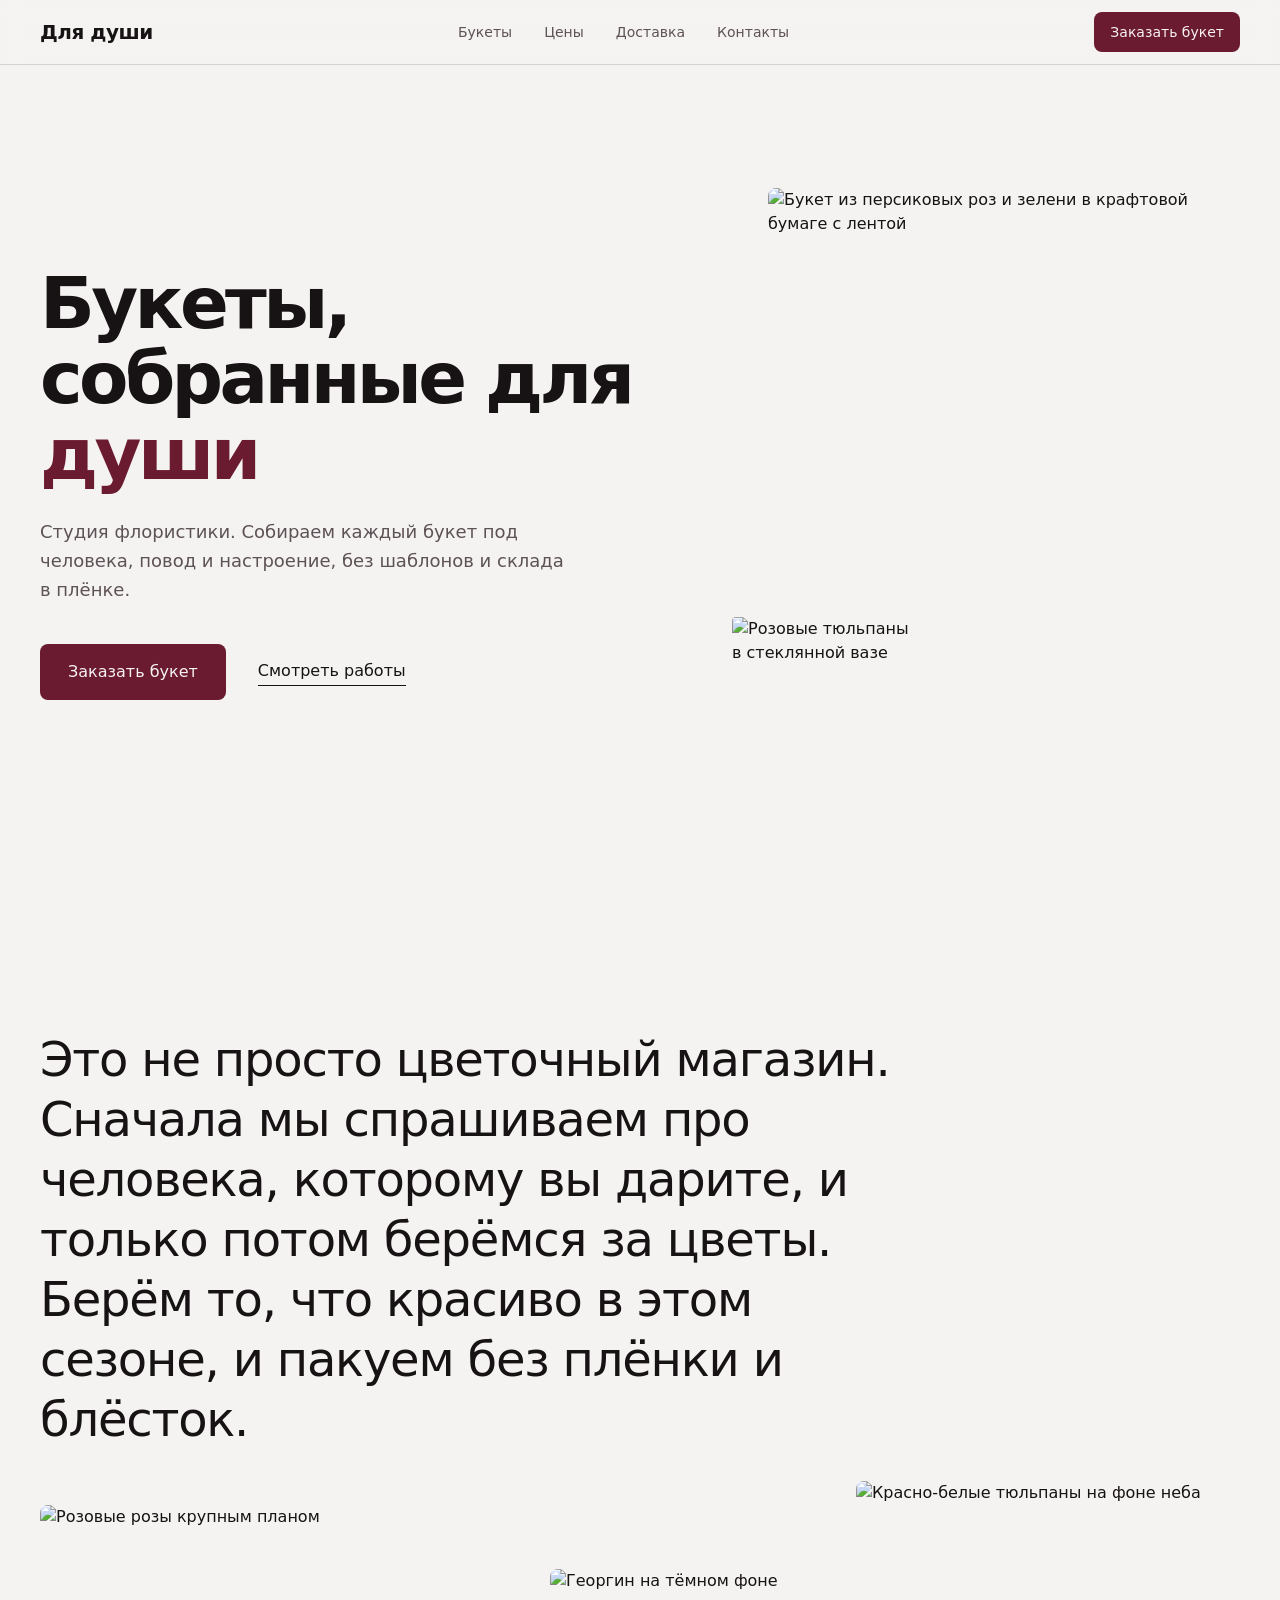
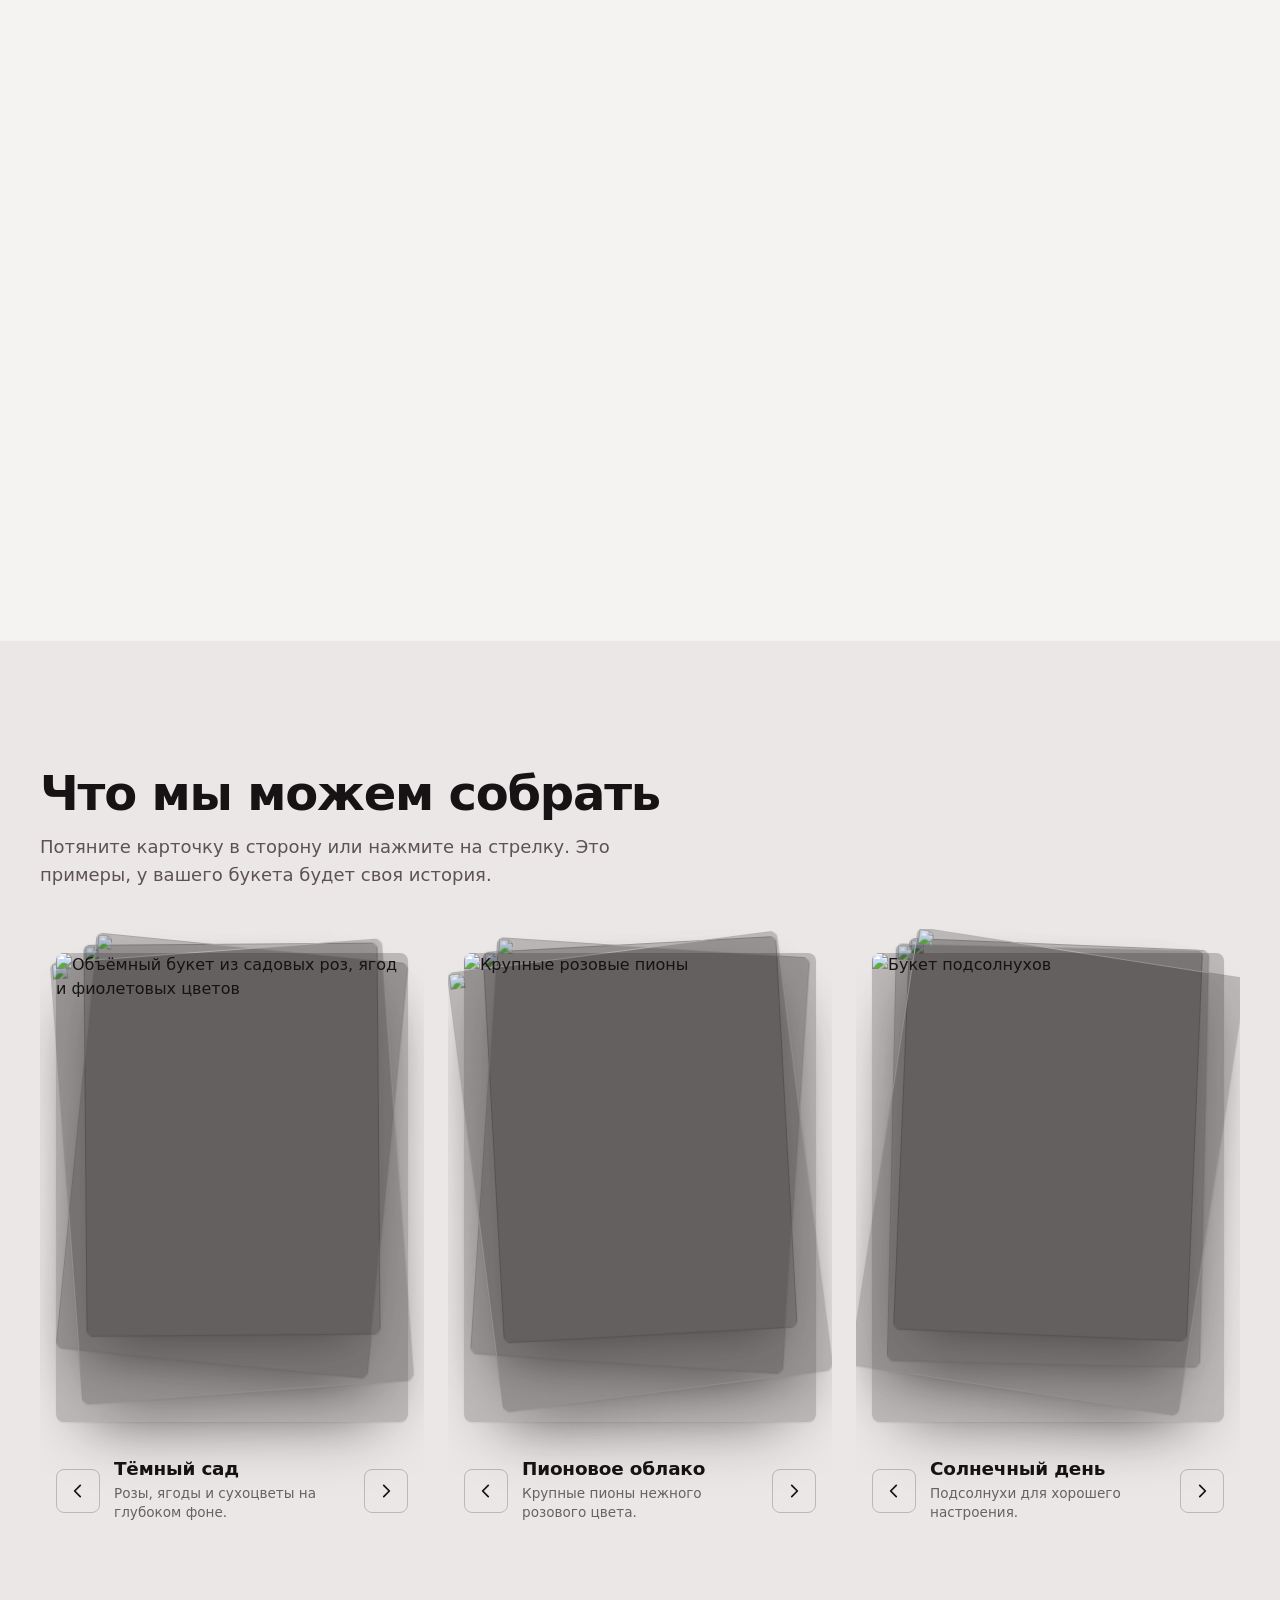
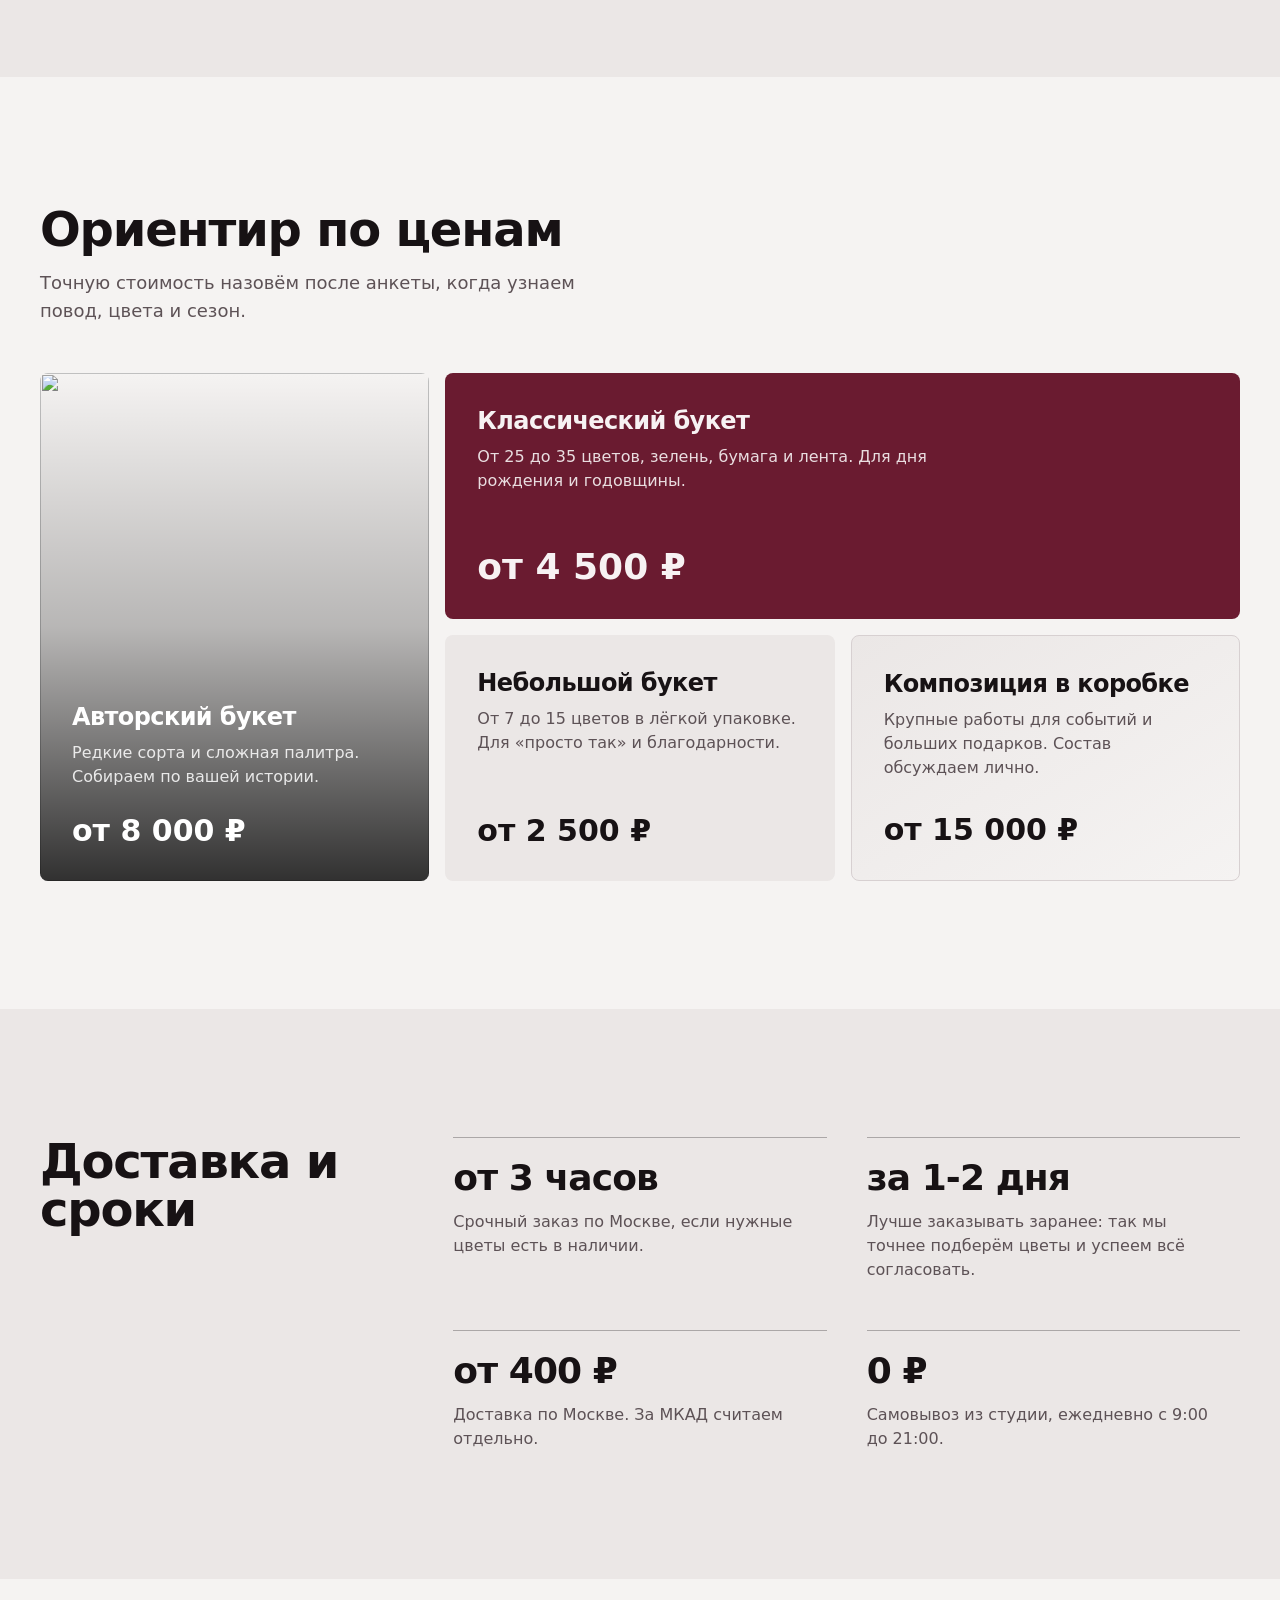
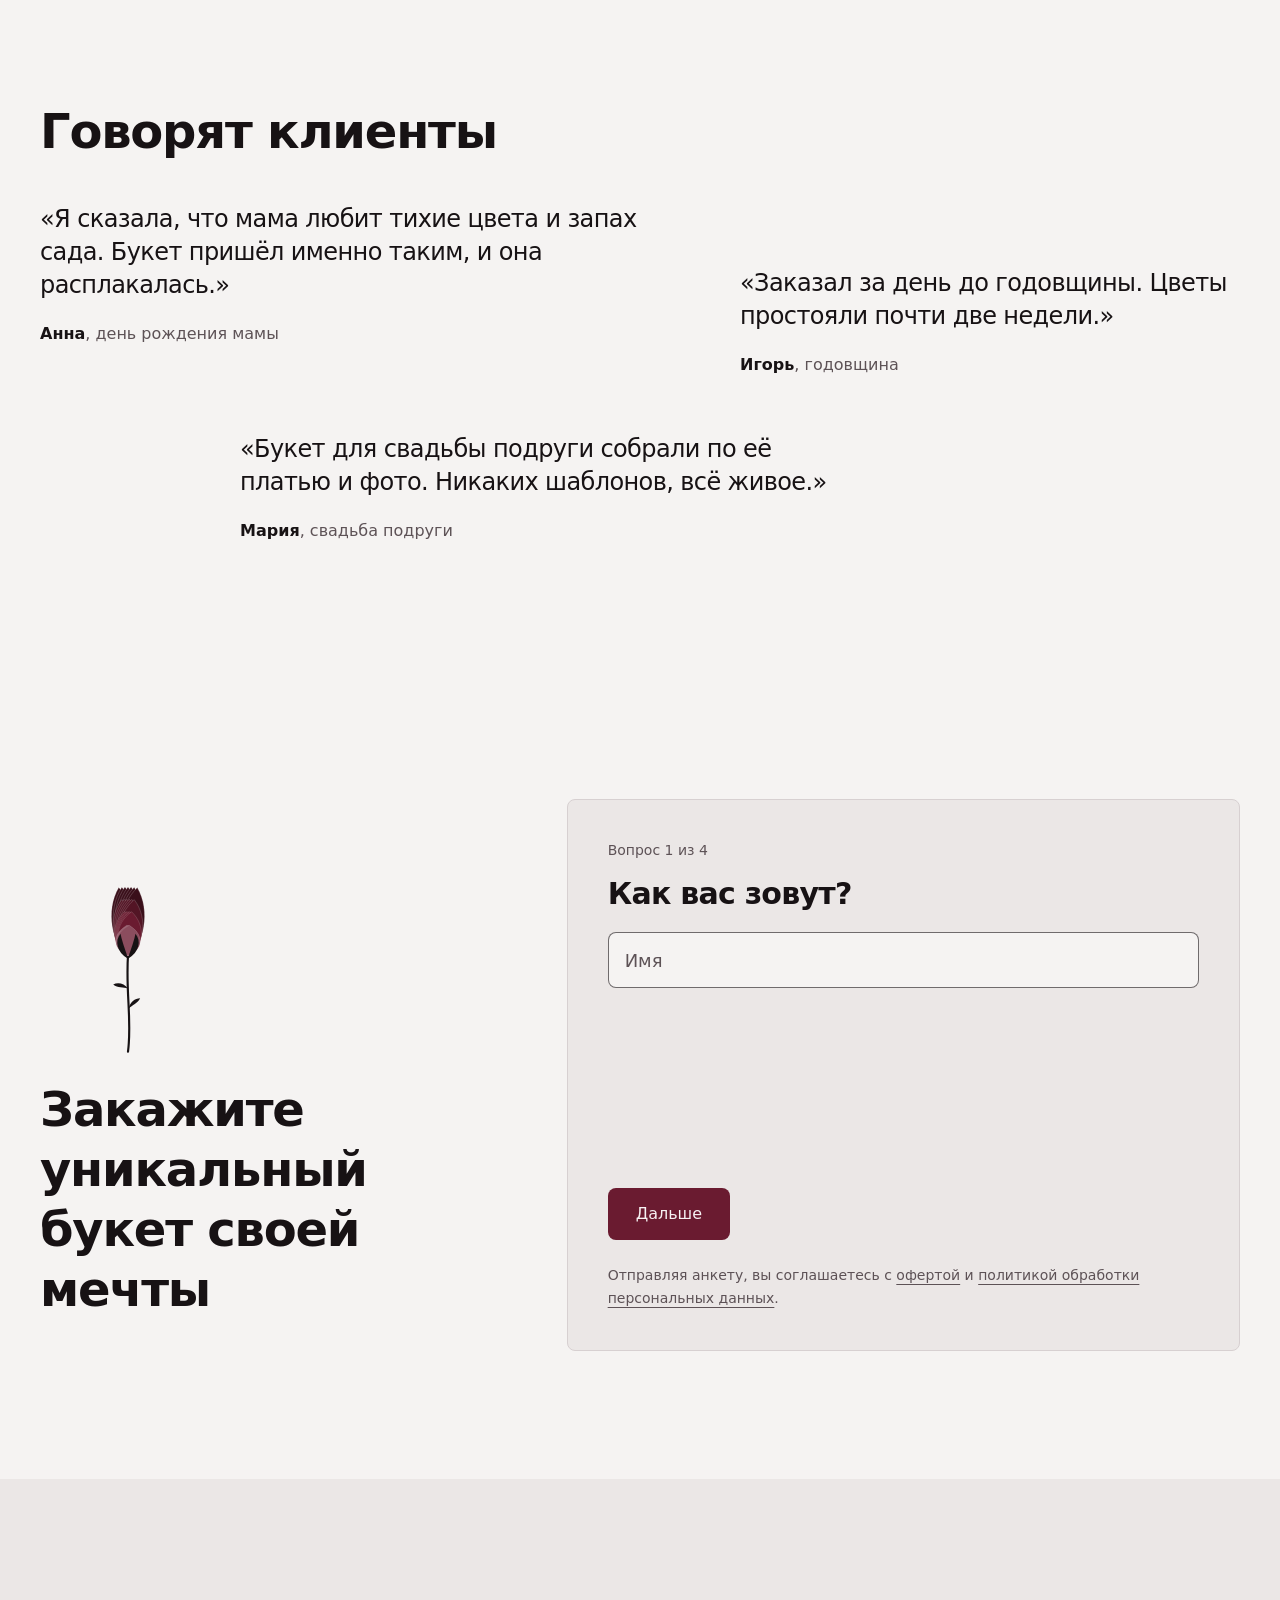
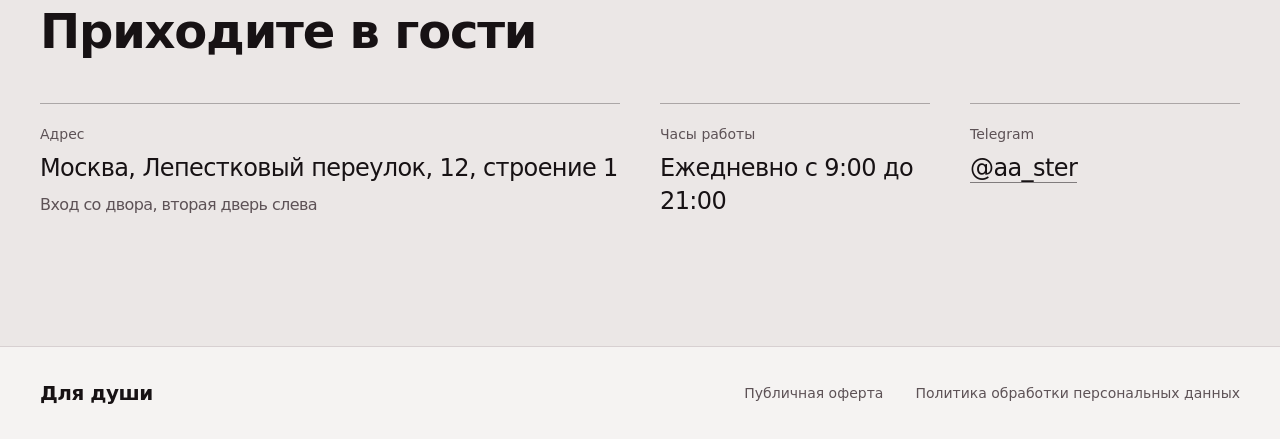
==== v2/index.html @ 14029afe "Версия 2 (React, Tailwind, Motion) по ссылке /v2/ Co-Authored-By: Claude Sonnet 5.5 <noreply@anthrop" ====
<!doctype html>
<html lang="ru">
  <head>
    <meta charset="utf-8" />
    <meta name="viewport" content="width=device-width, initial-scale=1" />
    <meta name="color-scheme" content="light dark" />
    <title>Для души, студия флористики</title>
    <meta name="description" content="Авторские букеты, собранные под человека и повод. Студия флористики «Для души»." />
    <script type="module" crossorigin src="./assets/main-CxR90nFm.js"></script>
    <link rel="modulepreload" crossorigin href="./assets/Footer-CaNMtRfK.js">
    <link rel="stylesheet" crossorigin href="./assets/Footer-CDTRkq-u.css">
  </head>
  <body>
    <div id="root"></div>
  </body>
</html>
---- v2/assets/Footer-CDTRkq-u.css ----
@font-face{font-family:Onest Variable;font-style:normal;font-display:swap;font-weight:100 900;src:url(./onest-cyrillic-ext-wght-normal-DOFToQv1.woff2)format("woff2-variations");unicode-range:U+460-52F,U+1C80-1C8A,U+20B4,U+2DE0-2DFF,U+A640-A69F,U+FE2E-FE2F}@font-face{font-family:Onest Variable;font-style:normal;font-display:swap;font-weight:100 900;src:url(./onest-cyrillic-wght-normal-DayYxulF.woff2)format("woff2-variations");unicode-range:U+301,U+400-45F,U+490-491,U+4B0-4B1,U+2116}@font-face{font-family:Onest Variable;font-style:normal;font-display:swap;font-weight:100 900;src:url(./onest-math-wght-normal-Bl4ZGkZl.woff2)format("woff2-variations");unicode-range:U+302-303,U+305,U+307-308,U+310,U+312,U+315,U+31A,U+326-327,U+32C,U+32F-330,U+332-333,U+338,U+33A,U+346,U+34D,U+391-3A1,U+3A3-3A9,U+3B1-3C9,U+3D1,U+3D5-3D6,U+3F0-3F1,U+3F4-3F5,U+2016-2017,U+2034-2038,U+203C,U+2040,U+2043,U+2047,U+2050,U+2057,U+205F,U+2070-2071,U+2074-208E,U+2090-209C,U+20D0-20DC,U+20E1,U+20E5-20EF,U+2100-2112,U+2114-2115,U+2117-2121,U+2123-214F,U+2190,U+2192,U+2194-21AE,U+21B0-21E5,U+21F1-21F2,U+21F4-2211,U+2213-2214,U+2216-22FF,U+2308-230B,U+2310,U+2319,U+231C-2321,U+2336-237A,U+237C,U+2395,U+239B-23B7,U+23D0,U+23DC-23E1,U+2474-2475,U+25AF,U+25B3,U+25B7,U+25BD,U+25C1,U+25CA,U+25CC,U+25FB,U+266D-266F,U+27C0-27FF,U+2900-2AFF,U+2B0E-2B11,U+2B30-2B4C,U+2BFE,U+3030,U+FF5B,U+FF5D,U+1D400-1D7FF,U+1EE??}@font-face{font-family:Onest Variable;font-style:normal;font-display:swap;font-weight:100 900;src:url(./onest-symbols-wght-normal-DxQzqQfC.woff2)format("woff2-variations");unicode-range:U+1-C,U+E-1F,U+7F-9F,U+20DD-20E0,U+20E2-20E4,U+2150-218F,U+2190,U+2192,U+2194-2199,U+21AF,U+21E6-21F0,U+21F3,U+2218-2219,U+2299,U+22C4-22C6,U+2300-243F,U+2440-244A,U+2460-24FF,U+25A0-27BF,U+28??,U+2921-2922,U+2981,U+29BF,U+29EB,U+2B??,U+4DC0-4DFF,U+FFF9-FFFB,U+10140-1018E,U+10190-1019C,U+101A0,U+101D0-101FD,U+102E0-102FB,U+10E60-10E7E,U+1D2C0-1D2D3,U+1D2E0-1D37F,U+1F0??,U+1F100-1F1AD,U+1F1E6-1F1FF,U+1F30D-1F30F,U+1F315,U+1F31C,U+1F31E,U+1F320-1F32C,U+1F336,U+1F378,U+1F37D,U+1F382,U+1F393-1F39F,U+1F3A7-1F3A8,U+1F3AC-1F3AF,U+1F3C2,U+1F3C4-1F3C6,U+1F3CA-1F3CE,U+1F3D4-1F3E0,U+1F3ED,U+1F3F1-1F3F3,U+1F3F5-1F3F7,U+1F408,U+1F415,U+1F41F,U+1F426,U+1F43F,U+1F441-1F442,U+1F444,U+1F446-1F449,U+1F44C-1F44E,U+1F453,U+1F46A,U+1F47D,U+1F4A3,U+1F4B0,U+1F4B3,U+1F4B9,U+1F4BB,U+1F4BF,U+1F4C8-1F4CB,U+1F4D6,U+1F4DA,U+1F4DF,U+1F4E3-1F4E6,U+1F4EA-1F4ED,U+1F4F7,U+1F4F9-1F4FB,U+1F4FD-1F4FE,U+1F503,U+1F507-1F50B,U+1F50D,U+1F512-1F513,U+1F53E-1F54A,U+1F54F-1F5FA,U+1F610,U+1F650-1F67F,U+1F687,U+1F68D,U+1F691,U+1F694,U+1F698,U+1F6AD,U+1F6B2,U+1F6B9-1F6BA,U+1F6BC,U+1F6C6-1F6CF,U+1F6D3-1F6D7,U+1F6E0-1F6EA,U+1F6F0-1F6F3,U+1F6F7-1F6FC,U+1F7??,U+1F800-1F80B,U+1F810-1F847,U+1F850-1F859,U+1F860-1F887,U+1F890-1F8AD,U+1F8B0-1F8BB,U+1F8C0-1F8C1,U+1F900-1F90B,U+1F93B,U+1F946,U+1F984,U+1F996,U+1F9E9,U+1FA00-1FA6F,U+1FA70-1FA7C,U+1FA80-1FA89,U+1FA8F-1FAC6,U+1FACE-1FADC,U+1FADF-1FAE9,U+1FAF0-1FAF8,U+1FB??}@font-face{font-family:Onest Variable;font-style:normal;font-display:swap;font-weight:100 900;src:url(./onest-vietnamese-wght-normal-BBxOatbv.woff2)format("woff2-variations");unicode-range:U+102-103,U+110-111,U+128-129,U+168-169,U+1A0-1A1,U+1AF-1B0,U+300-301,U+303-304,U+308-309,U+323,U+329,U+1EA0-1EF9,U+20AB}@font-face{font-family:Onest Variable;font-style:normal;font-display:swap;font-weight:100 900;src:url(./onest-latin-ext-wght-normal-QAhDxQuo.woff2)format("woff2-variations");unicode-range:U+100-2BA,U+2BD-2C5,U+2C7-2CC,U+2CE-2D7,U+2DD-2FF,U+304,U+308,U+329,U+1D00-1DBF,U+1E00-1E9F,U+1EF2-1EFF,U+2020,U+20A0-20AB,U+20AD-20C0,U+2113,U+2C60-2C7F,U+A720-A7FF}@font-face{font-family:Onest Variable;font-style:normal;font-display:swap;font-weight:100 900;src:url(./onest-latin-wght-normal-Dun_Rd-l.woff2)format("woff2-variations");unicode-range:U+??,U+131,U+152-153,U+2BB-2BC,U+2C6,U+2DA,U+2DC,U+304,U+308,U+329,U+2000-206F,U+20AC,U+2122,U+2191,U+2193,U+2212,U+2215,U+FEFF,U+FFFD}@layer properties{@supports (((-webkit-hyphens:none)) and (not (margin-trim:inline))) or ((-moz-orient:inline) and (not (color:rgb(from red r g b)))){*,:before,:after,::backdrop{--tw-rotate-x:initial;--tw-rotate-y:initial;--tw-rotate-z:initial;--tw-skew-x:initial;--tw-skew-y:initial;--tw-border-style:solid;--tw-gradient-position:initial;--tw-gradient-from:#0000;--tw-gradient-via:#0000;--tw-gradient-to:#0000;--tw-gradient-stops:initial;--tw-gradient-via-stops:initial;--tw-gradient-from-position:0%;--tw-gradient-via-position:50%;--tw-gradient-to-position:100%;--tw-leading:initial;--tw-font-weight:initial;--tw-tracking:initial;--tw-ordinal:initial;--tw-slashed-zero:initial;--tw-numeric-figure:initial;--tw-numeric-spacing:initial;--tw-numeric-fraction:initial;--tw-blur:initial;--tw-brightness:initial;--tw-contrast:initial;--tw-grayscale:initial;--tw-hue-rotate:initial;--tw-invert:initial;--tw-opacity:initial;--tw-saturate:initial;--tw-sepia:initial;--tw-drop-shadow:initial;--tw-drop-shadow-color:initial;--tw-drop-shadow-alpha:100%;--tw-drop-shadow-size:initial;--tw-backdrop-blur:initial;--tw-backdrop-brightness:initial;--tw-backdrop-contrast:initial;--tw-backdrop-grayscale:initial;--tw-backdrop-hue-rotate:initial;--tw-backdrop-invert:initial;--tw-backdrop-opacity:initial;--tw-backdrop-saturate:initial;--tw-backdrop-sepia:initial;--tw-shadow:0 0 #0000;--tw-shadow-color:initial;--tw-shadow-alpha:100%;--tw-inset-shadow:0 0 #0000;--tw-inset-shadow-color:initial;--tw-inset-shadow-alpha:100%;--tw-ring-color:initial;--tw-ring-shadow:0 0 #0000;--tw-inset-ring-color:initial;--tw-inset-ring-shadow:0 0 #0000;--tw-ring-inset:initial;--tw-ring-offset-width:0px;--tw-ring-offset-color:#fff;--tw-ring-offset-shadow:0 0 #0000;--tw-translate-x:0;--tw-translate-y:0;--tw-translate-z:0}}}@layer theme{:root,:host{--font-sans:"Onest Variable", ui-sans-serif, system-ui, sans-serif;--font-mono:ui-monospace, SFMono-Regular, Menlo, Monaco, Consolas, "Liberation Mono", "Courier New", monospace;--color-black:#000;--color-white:#fff;--spacing:.25rem;--container-3xl:48rem;--container-4xl:56rem;--text-sm:.875rem;--text-sm--line-height:calc(1.25 / .875);--text-base:1rem;--text-base--line-height:calc(1.5 / 1);--text-lg:1.125rem;--text-lg--line-height:calc(1.75 / 1.125);--text-xl:1.25rem;--text-xl--line-height:calc(1.75 / 1.25);--text-2xl:1.5rem;--text-2xl--line-height:calc(2 / 1.5);--text-3xl:1.875rem;--text-3xl--line-height:calc(2.25 / 1.875);--text-4xl:2.25rem;--text-4xl--line-height:calc(2.5 / 2.25);--text-5xl:3rem;--text-5xl--line-height:1;--text-6xl:3.75rem;--text-6xl--line-height:1;--text-7xl:4.5rem;--text-7xl--line-height:1;--font-weight-normal:400;--font-weight-medium:500;--font-weight-semibold:600;--tracking-tighter:-.05em;--tracking-tight:-.025em;--leading-tight:1.25;--leading-snug:1.375;--leading-relaxed:1.625;--radius-lg:.5rem;--default-transition-duration:.15s;--default-transition-timing-function:cubic-bezier(.4, 0, .2, 1);--default-font-family:"Onest Variable", ui-sans-serif, system-ui, sans-serif;--default-mono-font-family:var(--font-mono);--color-ink:var(--ink)}}@layer base{*,:after,:before,::backdrop{box-sizing:border-box;border:0 solid;margin:0;padding:0}::file-selector-button{box-sizing:border-box;border:0 solid;margin:0;padding:0}html,:host{-webkit-text-size-adjust:100%;tab-size:4;line-height:1.5;font-family:var(--default-font-family,-apple-system, BlinkMacSystemFont, "Segoe UI", Roboto, "Helvetica Neue", "Noto Sans", Arial, sans-serif, "Apple Color Emoji", "Segoe UI Emoji", "Segoe UI Symbol", "Noto Color Emoji");font-feature-settings:var(--default-font-feature-settings,normal);font-variation-settings:var(--default-font-variation-settings,normal);-webkit-tap-highlight-color:transparent}hr{height:0;color:inherit;border-top-width:1px}abbr:where([title]){-webkit-text-decoration:underline dotted;text-decoration:underline dotted}h1,h2,h3,h4,h5,h6{font-size:inherit;font-weight:inherit}a{color:inherit;-webkit-text-decoration:inherit;-webkit-text-decoration:inherit;-webkit-text-decoration:inherit;-webkit-text-decoration:inherit;text-decoration:inherit}b,strong{font-weight:bolder}code,kbd,samp,pre{font-family:var(--default-mono-font-family,ui-monospace, SFMono-Regular, Menlo, Monaco, Consolas, "Liberation Mono", "Courier New", monospace);font-feature-settings:var(--default-mono-font-feature-settings,normal);font-variation-settings:var(--default-mono-font-variation-settings,normal);font-size:1em}small{font-size:80%}sub,sup{vertical-align:baseline;font-size:75%;line-height:0;position:relative}sub{bottom:-.25em}sup{top:-.5em}table{text-indent:0;border-color:inherit;border-collapse:collapse}:-moz-focusring:where(:not(iframe)){outline:auto}progress{vertical-align:baseline}summary{display:list-item}ol,ul,menu{list-style:none}img,svg,video,canvas,audio,iframe,embed,object{vertical-align:middle;display:block}img,video{max-width:100%;height:auto}button,input,select,optgroup,textarea{font:inherit;font-feature-settings:inherit;font-variation-settings:inherit;letter-spacing:inherit;color:inherit;opacity:1;background-color:#0000;border-radius:0}::file-selector-button{font:inherit;font-feature-settings:inherit;font-variation-settings:inherit;letter-spacing:inherit;color:inherit;opacity:1;background-color:#0000;border-radius:0}:where(select:is([multiple],[size])) optgroup{font-weight:bolder}:where(select:is([multiple],[size])) optgroup option{padding-inline-start:20px}::file-selector-button{margin-inline-end:4px}::placeholder{opacity:1}@supports (not ((-webkit-appearance:-apple-pay-button))) or (contain-intrinsic-size:1px){::placeholder{color:currentColor}@supports (color:color-mix(in lab, red, red)){::placeholder{color:color-mix(in oklab, currentcolor 50%, transparent)}}}textarea{resize:vertical}::-webkit-search-decoration{-webkit-appearance:none}::-webkit-date-and-time-value{min-height:1lh;text-align:inherit}::-webkit-datetime-edit{display:inline-flex}::-webkit-datetime-edit-fields-wrapper{padding:0}::-webkit-datetime-edit{padding-block:0}::-webkit-datetime-edit-year-field{padding-block:0}::-webkit-datetime-edit-month-field{padding-block:0}::-webkit-datetime-edit-day-field{padding-block:0}::-webkit-datetime-edit-hour-field{padding-block:0}::-webkit-datetime-edit-minute-field{padding-block:0}::-webkit-datetime-edit-second-field{padding-block:0}::-webkit-datetime-edit-millisecond-field{padding-block:0}::-webkit-datetime-edit-meridiem-field{padding-block:0}::-webkit-calendar-picker-indicator{line-height:1}:-moz-ui-invalid{box-shadow:none}button,input:where([type=button],[type=reset],[type=submit]){appearance:button}::file-selector-button{appearance:button}::-webkit-inner-spin-button{height:auto}::-webkit-outer-spin-button{height:auto}[hidden]:where(:not([hidden=until-found])){display:none!important}}@layer components;@layer utilities{.visible{visibility:visible}.absolute{position:absolute}.relative{position:relative}.sticky{position:sticky}.inset-0{inset:0}.top-0{top:0}.-bottom-6{bottom:calc(var(--spacing) * -6)}.-left-2{left:calc(var(--spacing) * -2)}.z-40{z-index:40}.col-span-6{grid-column:span 6/span 6}.col-span-12{grid-column:span 12/span 12}.mx-auto{margin-inline:auto}.mt-2{margin-top:calc(var(--spacing) * 2)}.mt-3{margin-top:calc(var(--spacing) * 3)}.mt-4{margin-top:calc(var(--spacing) * 4)}.mt-5{margin-top:calc(var(--spacing) * 5)}.mt-6{margin-top:calc(var(--spacing) * 6)}.mt-8{margin-top:calc(var(--spacing) * 8)}.mt-10{margin-top:calc(var(--spacing) * 10)}.mt-12{margin-top:calc(var(--spacing) * 12)}.mt-14{margin-top:calc(var(--spacing) * 14)}.block{display:block}.flex{display:flex}.grid{display:grid}.hidden{display:none}.aspect-\[3\/4\]{aspect-ratio:3/4}.aspect-\[4\/5\]{aspect-ratio:4/5}.aspect-square{aspect-ratio:1}.h-14{height:calc(var(--spacing) * 14)}.h-16{height:calc(var(--spacing) * 16)}.h-56{height:calc(var(--spacing) * 56)}.h-full{height:100%}.min-h-6{min-height:calc(var(--spacing) * 6)}.min-h-\[19rem\]{min-height:19rem}.min-h-\[440px\]{min-height:440px}.min-h-\[calc\(100dvh-4rem\)\]{min-height:calc(100dvh - 4rem)}.w-2\/5{width:40%}.w-44{width:calc(var(--spacing) * 44)}.w-full{width:100%}.max-w-3xl{max-width:var(--container-3xl)}.max-w-4xl{max-width:var(--container-4xl)}.max-w-\[34ch\]{max-width:34ch}.max-w-\[42ch\]{max-width:42ch}.max-w-\[46ch\]{max-width:46ch}.max-w-\[48ch\]{max-width:48ch}.max-w-\[52ch\]{max-width:52ch}.max-w-\[1400px\]{max-width:1400px}.basis-full{flex-basis:100%}.transform{transform:var(--tw-rotate-x,) var(--tw-rotate-y,) var(--tw-rotate-z,) var(--tw-skew-x,) var(--tw-skew-y,)}.grid-cols-12{grid-template-columns:repeat(12,minmax(0,1fr))}.flex-col{flex-direction:column}.flex-wrap{flex-wrap:wrap}.items-center{align-items:center}.items-start{align-items:flex-start}.justify-between{justify-content:space-between}.justify-end{justify-content:flex-end}.gap-2{gap:calc(var(--spacing) * 2)}.gap-4{gap:calc(var(--spacing) * 4)}.gap-6{gap:calc(var(--spacing) * 6)}.gap-8{gap:calc(var(--spacing) * 8)}.gap-12{gap:calc(var(--spacing) * 12)}.gap-x-8{column-gap:calc(var(--spacing) * 8)}.gap-x-10{column-gap:calc(var(--spacing) * 10)}.gap-y-2{row-gap:calc(var(--spacing) * 2)}.gap-y-4{row-gap:calc(var(--spacing) * 4)}.gap-y-10{row-gap:calc(var(--spacing) * 10)}.gap-y-12{row-gap:calc(var(--spacing) * 12)}.gap-y-14{row-gap:calc(var(--spacing) * 14)}.overflow-hidden{overflow:hidden}.rounded-lg{border-radius:var(--radius-lg)}.border{border-style:var(--tw-border-style);border-width:1px}.border-4{border-style:var(--tw-border-style);border-width:4px}.border-t{border-top-style:var(--tw-border-style);border-top-width:1px}.border-b{border-bottom-style:var(--tw-border-style);border-bottom-width:1px}.border-accent{border-color:var(--accent)}.border-bg{border-color:var(--bg)}.border-ink,.border-ink\/30{border-color:var(--ink)}@supports (color:color-mix(in lab, red, red)){.border-ink\/30{border-color:color-mix(in oklab, var(--ink) 30%, transparent)}}.border-ink\/50{border-color:var(--ink)}@supports (color:color-mix(in lab, red, red)){.border-ink\/50{border-color:color-mix(in oklab, var(--ink) 50%, transparent)}}.border-ink\/60{border-color:var(--ink)}@supports (color:color-mix(in lab, red, red)){.border-ink\/60{border-color:color-mix(in oklab, var(--ink) 60%, transparent)}}.border-line{border-color:var(--line)}.bg-accent{background-color:var(--accent)}.bg-bg,.bg-bg\/85{background-color:var(--bg)}@supports (color:color-mix(in lab, red, red)){.bg-bg\/85{background-color:color-mix(in oklab, var(--bg) 85%, transparent)}}.bg-surface{background-color:var(--surface)}.bg-gradient-to-br{--tw-gradient-position:to bottom right in oklab;background-image:linear-gradient(var(--tw-gradient-stops))}.bg-gradient-to-t{--tw-gradient-position:to top in oklab;background-image:linear-gradient(var(--tw-gradient-stops))}.from-black\/80{--tw-gradient-from:#000c}@supports (color:color-mix(in lab, red, red)){.from-black\/80{--tw-gradient-from:color-mix(in oklab, var(--color-black) 80%, transparent)}}.from-black\/80{--tw-gradient-stops:var(--tw-gradient-via-stops,var(--tw-gradient-position), var(--tw-gradient-from) var(--tw-gradient-from-position), var(--tw-gradient-to) var(--tw-gradient-to-position))}.from-surface{--tw-gradient-from:var(--surface);--tw-gradient-stops:var(--tw-gradient-via-stops,var(--tw-gradient-position), var(--tw-gradient-from) var(--tw-gradient-from-position), var(--tw-gradient-to) var(--tw-gradient-to-position))}.via-black\/25{--tw-gradient-via:#00000040}@supports (color:color-mix(in lab, red, red)){.via-black\/25{--tw-gradient-via:color-mix(in oklab, var(--color-black) 25%, transparent)}}.via-black\/25{--tw-gradient-via-stops:var(--tw-gradient-position), var(--tw-gradient-from) var(--tw-gradient-from-position), var(--tw-gradient-via) var(--tw-gradient-via-position), var(--tw-gradient-to) var(--tw-gradient-to-position);--tw-gradient-stops:var(--tw-gradient-via-stops)}.to-bg{--tw-gradient-to:var(--bg);--tw-gradient-stops:var(--tw-gradient-via-stops,var(--tw-gradient-position), var(--tw-gradient-from) var(--tw-gradient-from-position), var(--tw-gradient-to) var(--tw-gradient-to-position))}.to-transparent{--tw-gradient-to:transparent;--tw-gradient-stops:var(--tw-gradient-via-stops,var(--tw-gradient-position), var(--tw-gradient-from) var(--tw-gradient-from-position), var(--tw-gradient-to) var(--tw-gradient-to-position))}.object-cover{object-fit:cover}.p-6{padding:calc(var(--spacing) * 6)}.px-3{padding-inline:calc(var(--spacing) * 3)}.px-4{padding-inline:calc(var(--spacing) * 4)}.px-5{padding-inline:calc(var(--spacing) * 5)}.px-6{padding-inline:calc(var(--spacing) * 6)}.px-7{padding-inline:calc(var(--spacing) * 7)}.py-2{padding-block:calc(var(--spacing) * 2)}.py-2\.5{padding-block:calc(var(--spacing) * 2.5)}.py-3\.5{padding-block:calc(var(--spacing) * 3.5)}.py-4{padding-block:calc(var(--spacing) * 4)}.py-8{padding-block:calc(var(--spacing) * 8)}.py-12{padding-block:calc(var(--spacing) * 12)}.py-16{padding-block:calc(var(--spacing) * 16)}.py-24{padding-block:calc(var(--spacing) * 24)}.pt-5{padding-top:calc(var(--spacing) * 5)}.pb-0\.5{padding-bottom:calc(var(--spacing) * .5)}.text-2xl{font-size:var(--text-2xl);line-height:var(--tw-leading,var(--text-2xl--line-height))}.text-3xl{font-size:var(--text-3xl);line-height:var(--tw-leading,var(--text-3xl--line-height))}.text-4xl{font-size:var(--text-4xl);line-height:var(--tw-leading,var(--text-4xl--line-height))}.text-5xl{font-size:var(--text-5xl);line-height:var(--tw-leading,var(--text-5xl--line-height))}.text-base{font-size:var(--text-base);line-height:var(--tw-leading,var(--text-base--line-height))}.text-lg{font-size:var(--text-lg);line-height:var(--tw-leading,var(--text-lg--line-height))}.text-sm{font-size:var(--text-sm);line-height:var(--tw-leading,var(--text-sm--line-height))}.text-xl{font-size:var(--text-xl);line-height:var(--tw-leading,var(--text-xl--line-height))}.leading-\[1\.05\]{--tw-leading:1.05;line-height:1.05}.leading-relaxed{--tw-leading:var(--leading-relaxed);line-height:var(--leading-relaxed)}.leading-snug{--tw-leading:var(--leading-snug);line-height:var(--leading-snug)}.leading-tight{--tw-leading:var(--leading-tight);line-height:var(--leading-tight)}.font-medium{--tw-font-weight:var(--font-weight-medium);font-weight:var(--font-weight-medium)}.font-normal{--tw-font-weight:var(--font-weight-normal);font-weight:var(--font-weight-normal)}.font-semibold{--tw-font-weight:var(--font-weight-semibold);font-weight:var(--font-weight-semibold)}.tracking-tight{--tw-tracking:var(--tracking-tight);letter-spacing:var(--tracking-tight)}.tracking-tighter{--tw-tracking:var(--tracking-tighter);letter-spacing:var(--tracking-tighter)}.whitespace-nowrap{white-space:nowrap}.text-accent-text{color:var(--accent-text)}.text-ink{color:var(--ink)}.text-muted{color:var(--muted)}.text-on-accent{color:var(--on-accent)}.text-white{color:var(--color-white)}.text-white\/85{color:#ffffffd9}@supports (color:color-mix(in lab, red, red)){.text-white\/85{color:color-mix(in oklab, var(--color-white) 85%, transparent)}}.tabular-nums{--tw-numeric-spacing:tabular-nums;font-variant-numeric:var(--tw-ordinal,) var(--tw-slashed-zero,) var(--tw-numeric-figure,) var(--tw-numeric-spacing,) var(--tw-numeric-fraction,)}.underline{text-decoration-line:underline}.underline-offset-4{text-underline-offset:4px}.opacity-90{opacity:.9}.filter{filter:var(--tw-blur,) var(--tw-brightness,) var(--tw-contrast,) var(--tw-grayscale,) var(--tw-hue-rotate,) var(--tw-invert,) var(--tw-saturate,) var(--tw-sepia,) var(--tw-drop-shadow,)}.backdrop-blur{--tw-backdrop-blur:blur(8px);-webkit-backdrop-filter:var(--tw-backdrop-blur,) var(--tw-backdrop-brightness,) var(--tw-backdrop-contrast,) var(--tw-backdrop-grayscale,) var(--tw-backdrop-hue-rotate,) var(--tw-backdrop-invert,) var(--tw-backdrop-opacity,) var(--tw-backdrop-saturate,) var(--tw-backdrop-sepia,);backdrop-filter:var(--tw-backdrop-blur,) var(--tw-backdrop-brightness,) var(--tw-backdrop-contrast,) var(--tw-backdrop-grayscale,) var(--tw-backdrop-hue-rotate,) var(--tw-backdrop-invert,) var(--tw-backdrop-opacity,) var(--tw-backdrop-saturate,) var(--tw-backdrop-sepia,)}.transition{transition-property:color,background-color,border-color,outline-color,text-decoration-color,fill,stroke,--tw-gradient-from,--tw-gradient-via,--tw-gradient-to,opacity,box-shadow,transform,translate,scale,rotate,filter,-webkit-backdrop-filter,backdrop-filter,display,content-visibility,overlay,pointer-events;transition-timing-function:var(--tw-ease,var(--default-transition-timing-function));transition-duration:var(--tw-duration,var(--default-transition-duration))}.transition-colors{transition-property:color,background-color,border-color,outline-color,text-decoration-color,fill,stroke,--tw-gradient-from,--tw-gradient-via,--tw-gradient-to;transition-timing-function:var(--tw-ease,var(--default-transition-timing-function));transition-duration:var(--tw-duration,var(--default-transition-duration))}.placeholder\:text-muted::placeholder{color:var(--muted)}@media (hover:hover){.hover\:border-accent:hover{border-color:var(--accent)}.hover\:text-accent-text:hover{color:var(--accent-text)}.hover\:text-ink:hover{color:var(--ink)}.hover\:underline:hover{text-decoration-line:underline}.hover\:opacity-90:hover{opacity:.9}}.focus\:border-accent:focus{border-color:var(--accent)}.focus\:ring-2:focus{--tw-ring-shadow:var(--tw-ring-inset,) 0 0 0 calc(2px + var(--tw-ring-offset-width)) var(--tw-ring-color,currentcolor);box-shadow:var(--tw-inset-shadow), var(--tw-inset-ring-shadow), var(--tw-ring-offset-shadow), var(--tw-ring-shadow), var(--tw-shadow)}.focus\:ring-accent\/30:focus{--tw-ring-color:var(--accent)}@supports (color:color-mix(in lab, red, red)){.focus\:ring-accent\/30:focus{--tw-ring-color:color-mix(in oklab, var(--accent) 30%, transparent)}}.focus\:outline-none:focus{--tw-outline-style:none;outline-style:none}.active\:translate-y-px:active{--tw-translate-y:1px;translate:var(--tw-translate-x) var(--tw-translate-y)}.disabled\:opacity-60:disabled{opacity:.6}@media (width>=40rem){.sm\:grid-cols-2{grid-template-columns:repeat(2,minmax(0,1fr))}.sm\:text-6xl{font-size:var(--text-6xl);line-height:var(--tw-leading,var(--text-6xl--line-height))}}@media (width>=48rem){.md\:sticky{position:sticky}.md\:top-28{top:calc(var(--spacing) * 28)}.md\:-left-10{left:calc(var(--spacing) * -10)}.md\:col-span-2{grid-column:span 2/span 2}.md\:col-span-3{grid-column:span 3/span 3}.md\:col-span-4{grid-column:span 4/span 4}.md\:col-span-5{grid-column:span 5/span 5}.md\:col-span-6{grid-column:span 6/span 6}.md\:col-span-7{grid-column:span 7/span 7}.md\:col-span-8{grid-column:span 8/span 8}.md\:col-start-3{grid-column-start:3}.md\:col-start-8{grid-column-start:8}.md\:row-span-2{grid-row:span 2/span 2}.md\:-mt-6{margin-top:calc(var(--spacing) * -6)}.md\:mt-16{margin-top:calc(var(--spacing) * 16)}.md\:block{display:block}.md\:flex{display:flex}.md\:grid-cols-3{grid-template-columns:repeat(3,minmax(0,1fr))}.md\:grid-cols-12{grid-template-columns:repeat(12,minmax(0,1fr))}.md\:grid-rows-2{grid-template-rows:repeat(2,minmax(0,1fr))}.md\:gap-6{gap:calc(var(--spacing) * 6)}.md\:gap-10{gap:calc(var(--spacing) * 10)}.md\:gap-16{gap:calc(var(--spacing) * 16)}.md\:p-8{padding:calc(var(--spacing) * 8)}.md\:p-10{padding:calc(var(--spacing) * 10)}.md\:px-10{padding-inline:calc(var(--spacing) * 10)}.md\:py-16{padding-block:calc(var(--spacing) * 16)}.md\:py-24{padding-block:calc(var(--spacing) * 24)}.md\:py-32{padding-block:calc(var(--spacing) * 32)}.md\:text-3xl{font-size:var(--text-3xl);line-height:var(--tw-leading,var(--text-3xl--line-height))}.md\:text-5xl{font-size:var(--text-5xl);line-height:var(--tw-leading,var(--text-5xl--line-height))}}@media (width>=80rem){.xl\:text-7xl{font-size:var(--text-7xl);line-height:var(--tw-leading,var(--text-7xl--line-height))}}}:root{--bg:#f5f3f2;--surface:#ebe7e6;--ink:#171214;--muted:#5d5256;--line:#d7d0d1;--accent:#6a1b30;--on-accent:#f7f2f3;--accent-text:#6a1b30;--lightningcss-light:initial;--lightningcss-dark: ;color-scheme:light dark}@media (prefers-color-scheme:dark){:root{--lightningcss-light: ;--lightningcss-dark:initial;--bg:#131012;--surface:#1c1719;--ink:#f0ebec;--muted:#a99ea2;--line:#342c30;--accent:#8e2c47;--on-accent:#fbf0f2;--accent-text:#e0809a}}html{scroll-behavior:smooth;scroll-padding-top:5rem}body{background:var(--bg);color:var(--ink);font-family:var(--font-sans);-webkit-font-smoothing:antialiased}@media (prefers-reduced-motion:reduce){html{scroll-behavior:auto}}:focus-visible{outline:2px solid var(--accent);outline-offset:3px}.petal{transform-origin:0 0;transition:transform 4.2s cubic-bezier(.35,.1,.25,1)}.leaf{transform-origin:0 0;transition:transform 3.6s cubic-bezier(.35,.1,.25,1)}@media (prefers-reduced-motion:reduce){.petal,.leaf{transition-duration:10ms}}.legal h1{letter-spacing:-.02em;font-size:clamp(2rem,5vw,3.25rem);font-weight:600;line-height:1.1}.legal h2{letter-spacing:-.01em;margin:2.2em 0 .6em;font-size:clamp(1.25rem,2.2vw,1.6rem);font-weight:600}.legal p{color:var(--muted);max-width:68ch;margin:0 0 .9em;line-height:1.7}.legal b{color:var(--ink);font-weight:600}.legal a{color:var(--accent-text);text-underline-offset:3px}.legal .doc-date{margin-top:.75rem}.legal .doc-note{border:1px solid var(--accent);color:var(--accent-text);border-radius:.5rem;margin-bottom:2rem;padding:.9rem 1rem}.legal mark{background:var(--accent)}@supports (color:color-mix(in lab, red, red)){.legal mark{background:color-mix(in srgb, var(--accent) 16%, transparent)}}.legal mark{color:var(--ink);border-radius:.25rem;padding:0 .25rem}@property --tw-rotate-x{syntax:"*";inherits:false}@property --tw-rotate-y{syntax:"*";inherits:false}@property --tw-rotate-z{syntax:"*";inherits:false}@property --tw-skew-x{syntax:"*";inherits:false}@property --tw-skew-y{syntax:"*";inherits:false}@property --tw-border-style{syntax:"*";inherits:false;initial-value:solid}@property --tw-gradient-position{syntax:"*";inherits:false}@property --tw-gradient-from{syntax:"<color>";inherits:false;initial-value:#0000}@property --tw-gradient-via{syntax:"<color>";inherits:false;initial-value:#0000}@property --tw-gradient-to{syntax:"<color>";inherits:false;initial-value:#0000}@property --tw-gradient-stops{syntax:"*";inherits:false}@property --tw-gradient-via-stops{syntax:"*";inherits:false}@property --tw-gradient-from-position{syntax:"<length-percentage>";inherits:false;initial-value:0%}@property --tw-gradient-via-position{syntax:"<length-percentage>";inherits:false;initial-value:50%}@property --tw-gradient-to-position{syntax:"<length-percentage>";inherits:false;initial-value:100%}@property --tw-leading{syntax:"*";inherits:false}@property --tw-font-weight{syntax:"*";inherits:false}@property --tw-tracking{syntax:"*";inherits:false}@property --tw-ordinal{syntax:"*";inherits:false}@property --tw-slashed-zero{syntax:"*";inherits:false}@property --tw-numeric-figure{syntax:"*";inherits:false}@property --tw-numeric-spacing{syntax:"*";inherits:false}@property --tw-numeric-fraction{syntax:"*";inherits:false}@property --tw-blur{syntax:"*";inherits:false}@property --tw-brightness{syntax:"*";inherits:false}@property --tw-contrast{syntax:"*";inherits:false}@property --tw-grayscale{syntax:"*";inherits:false}@property --tw-hue-rotate{syntax:"*";inherits:false}@property --tw-invert{syntax:"*";inherits:false}@property --tw-opacity{syntax:"*";inherits:false}@property --tw-saturate{syntax:"*";inherits:false}@property --tw-sepia{syntax:"*";inherits:false}@property --tw-drop-shadow{syntax:"*";inherits:false}@property --tw-drop-shadow-color{syntax:"*";inherits:false}@property --tw-drop-shadow-alpha{syntax:"<percentage>";inherits:false;initial-value:100%}@property --tw-drop-shadow-size{syntax:"*";inherits:false}@property --tw-backdrop-blur{syntax:"*";inherits:false}@property --tw-backdrop-brightness{syntax:"*";inherits:false}@property --tw-backdrop-contrast{syntax:"*";inherits:false}@property --tw-backdrop-grayscale{syntax:"*";inherits:false}@property --tw-backdrop-hue-rotate{syntax:"*";inherits:false}@property --tw-backdrop-invert{syntax:"*";inherits:false}@property --tw-backdrop-opacity{syntax:"*";inherits:false}@property --tw-backdrop-saturate{syntax:"*";inherits:false}@property --tw-backdrop-sepia{syntax:"*";inherits:false}@property --tw-shadow{syntax:"*";inherits:false;initial-value:0 0 #0000}@property --tw-shadow-color{syntax:"*";inherits:false}@property --tw-shadow-alpha{syntax:"<percentage>";inherits:false;initial-value:100%}@property --tw-inset-shadow{syntax:"*";inherits:false;initial-value:0 0 #0000}@property --tw-inset-shadow-color{syntax:"*";inherits:false}@property --tw-inset-shadow-alpha{syntax:"<percentage>";inherits:false;initial-value:100%}@property --tw-ring-color{syntax:"*";inherits:false}@property --tw-ring-shadow{syntax:"*";inherits:false;initial-value:0 0 #0000}@property --tw-inset-ring-color{syntax:"*";inherits:false}@property --tw-inset-ring-shadow{syntax:"*";inherits:false;initial-value:0 0 #0000}@property --tw-ring-inset{syntax:"*";inherits:false}@property --tw-ring-offset-width{syntax:"<length>";inherits:false;initial-value:0}@property --tw-ring-offset-color{syntax:"*";inherits:false;initial-value:#fff}@property --tw-ring-offset-shadow{syntax:"*";inherits:false;initial-value:0 0 #0000}@property --tw-translate-x{syntax:"*";inherits:false;initial-value:0}@property --tw-translate-y{syntax:"*";inherits:false;initial-value:0}@property --tw-translate-z{syntax:"*";inherits:false;initial-value:0}
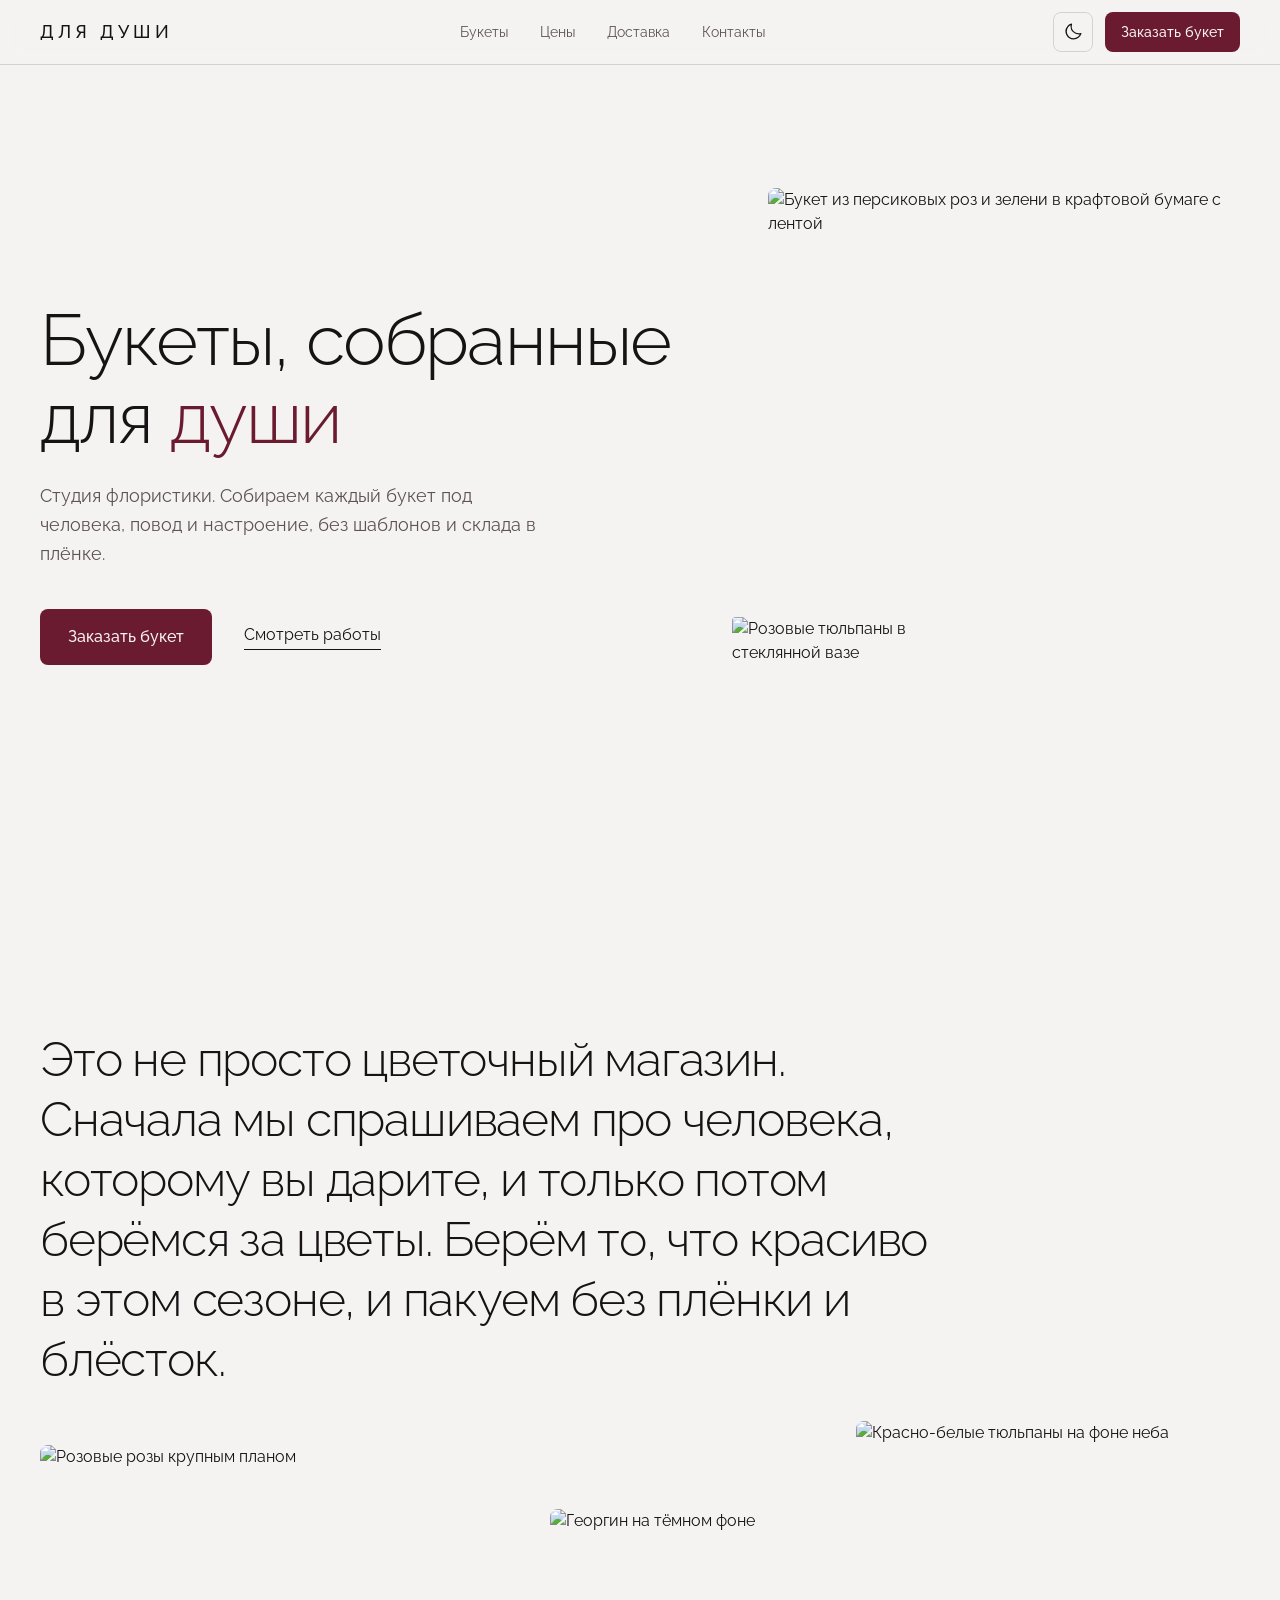
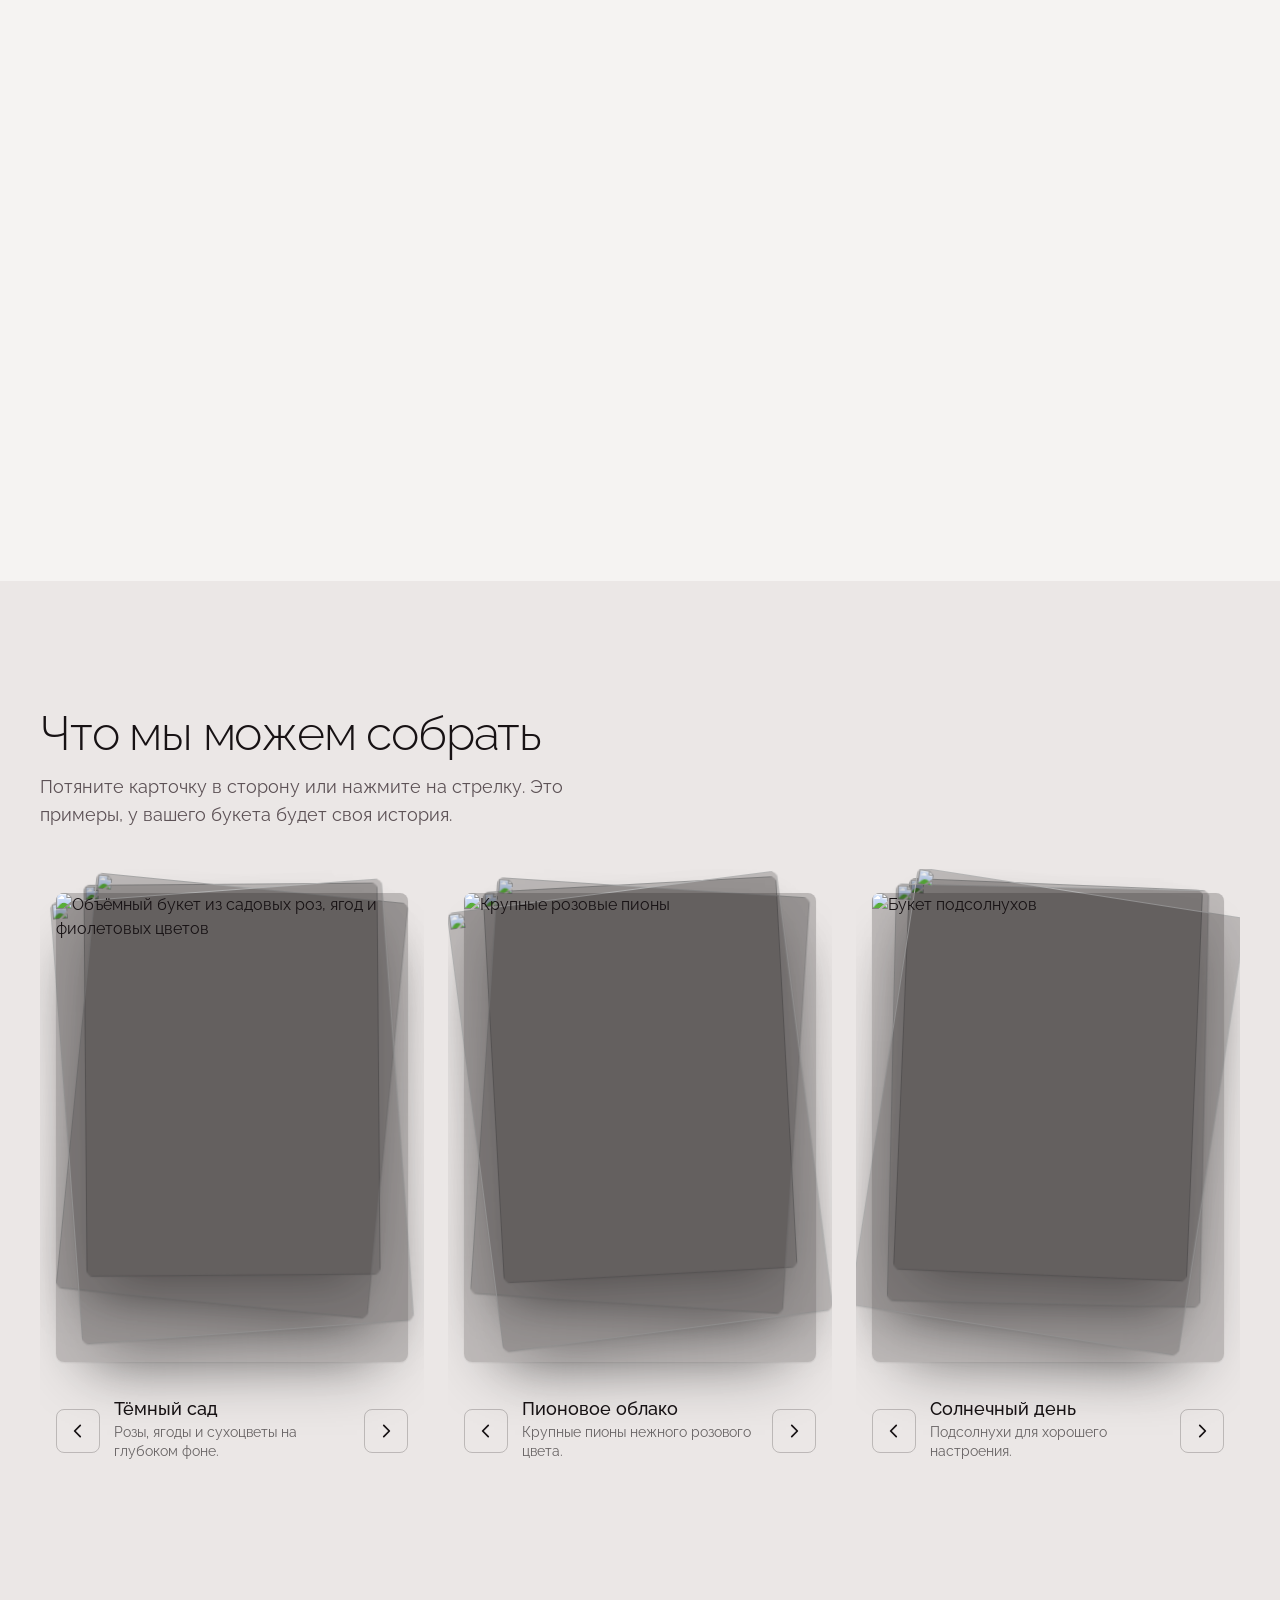
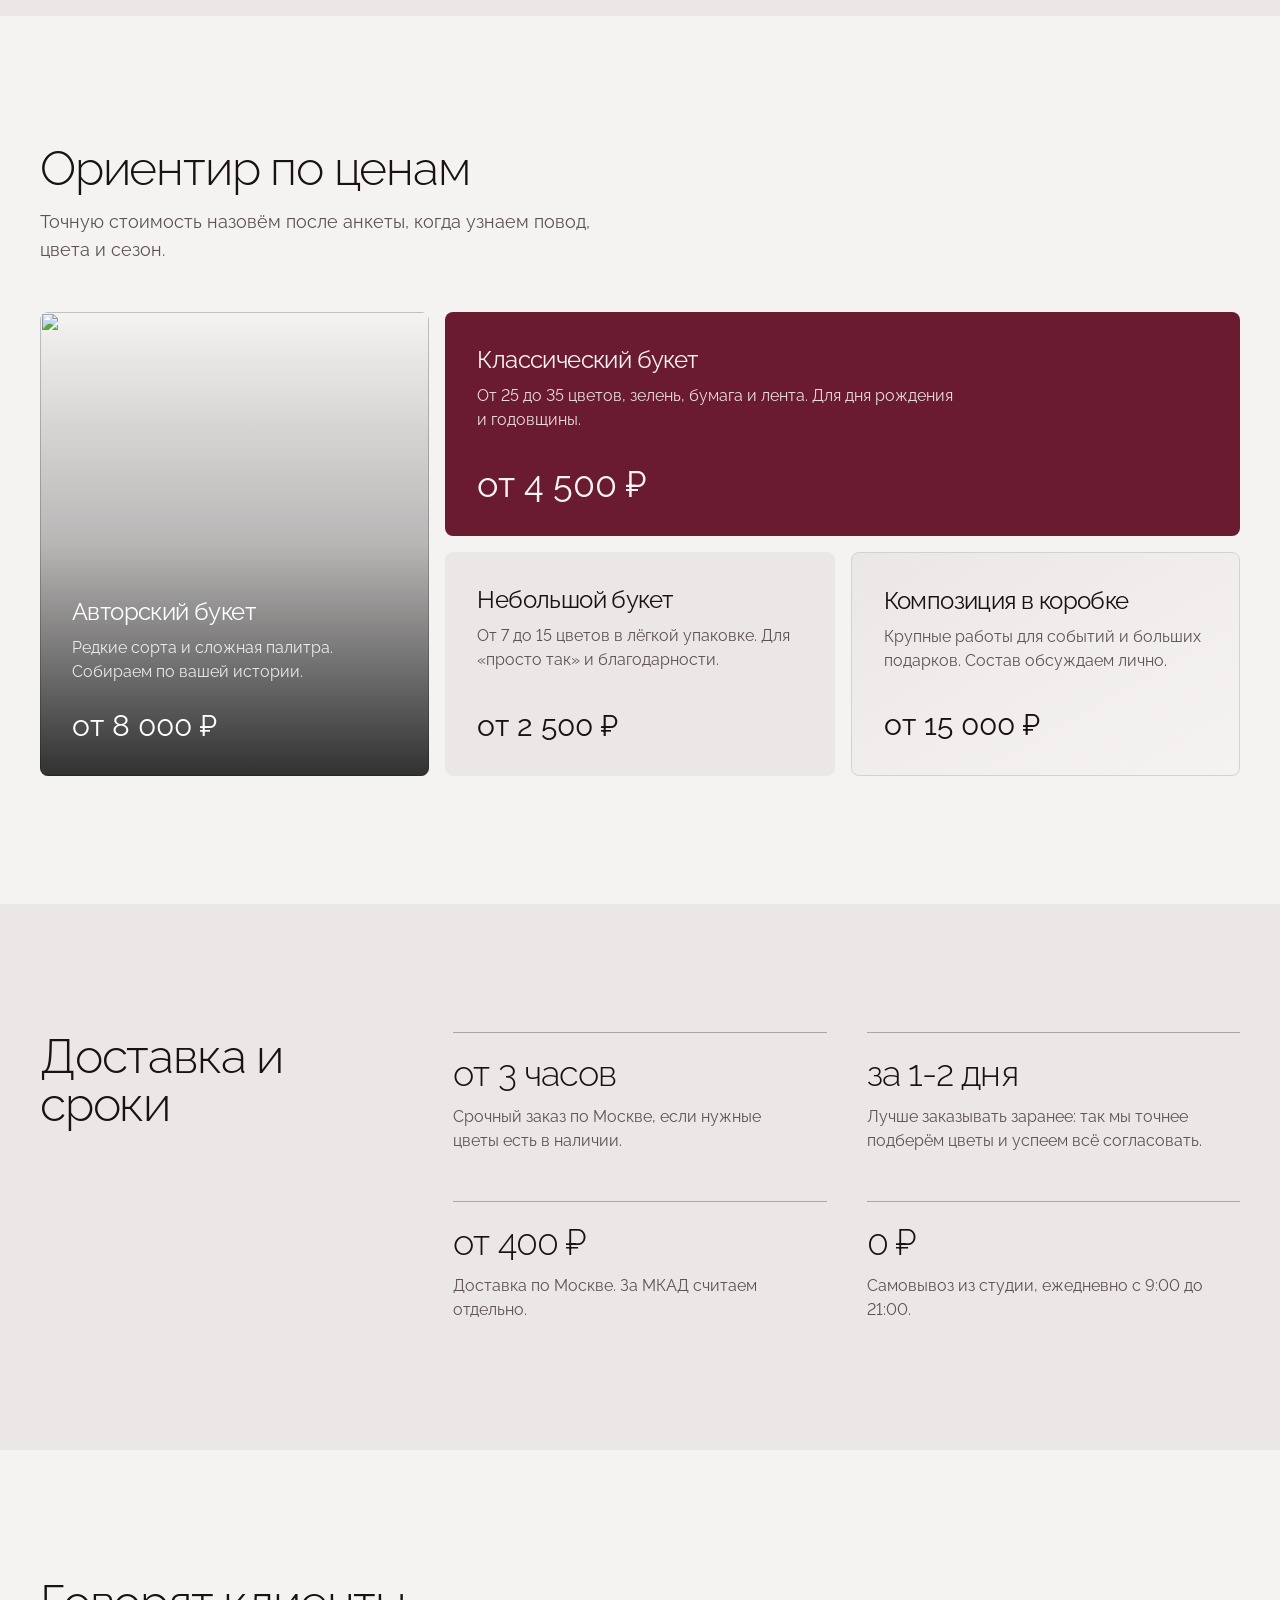
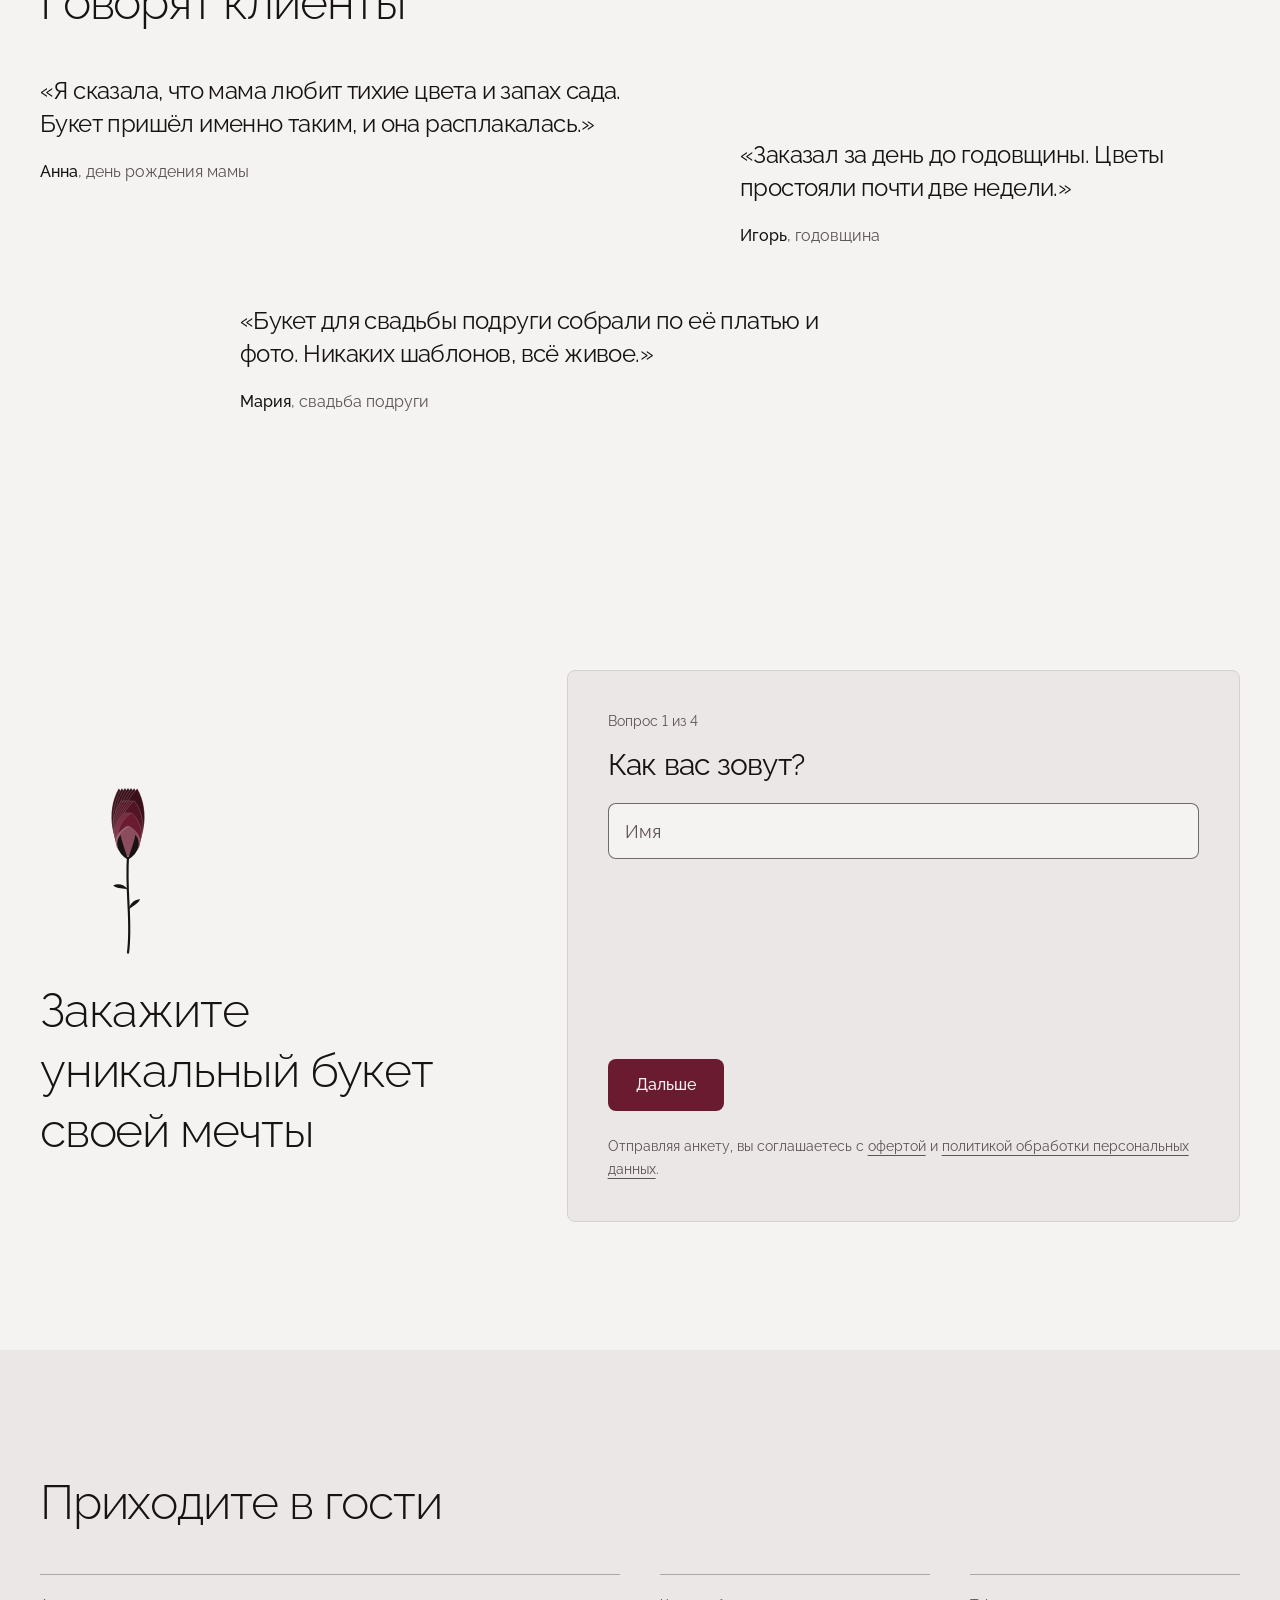
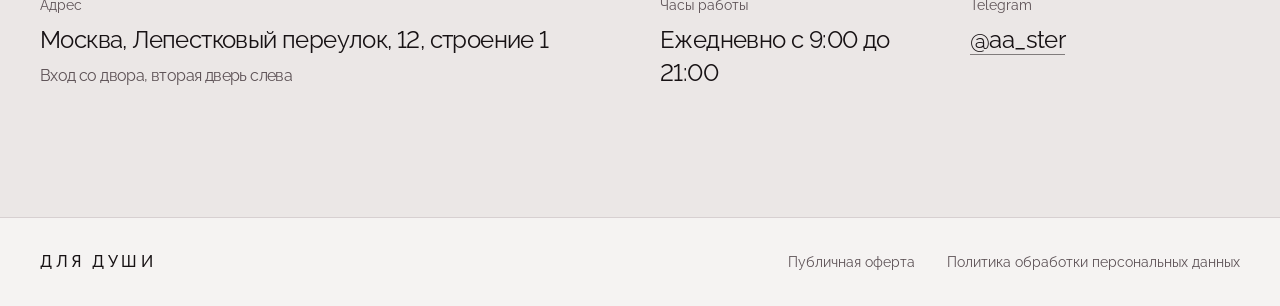
==== commit 9b31fe31: "v2: переключатель темы, название заглавными, шрифт Raleway Co-Authored-By: Claude Sonnet 5.5 <norepl" ====
--- a/v2/index.html
+++ b/v2/index.html
@@ -6,9 +6,10 @@
     <meta name="color-scheme" content="light dark" />
     <title>Для души, студия флористики</title>
     <meta name="description" content="Авторские букеты, собранные под человека и повод. Студия флористики «Для души»." />
-    <script type="module" crossorigin src="./assets/main-CxR90nFm.js"></script>
-    <link rel="modulepreload" crossorigin href="./assets/Footer-CaNMtRfK.js">
-    <link rel="stylesheet" crossorigin href="./assets/Footer-CDTRkq-u.css">
+    <script>try{var t=localStorage.getItem("theme");if(t==="light"||t==="dark")document.documentElement.dataset.theme=t}catch(e){}</script>
+    <script type="module" crossorigin src="./assets/main-BuTCaPl0.js"></script>
+    <link rel="modulepreload" crossorigin href="./assets/Footer-BsSL3dRh.js">
+    <link rel="stylesheet" crossorigin href="./assets/Footer-Dl0DyYpA.css">
   </head>
   <body>
     <div id="root"></div>
--- a/v2/assets/Footer-Dl0DyYpA.css
+++ b/v2/assets/Footer-Dl0DyYpA.css
@@ -0,0 +1 @@
+@font-face{font-family:Raleway Variable;font-style:normal;font-display:swap;font-weight:100 900;src:url(./raleway-cyrillic-ext-wght-normal-Dc5xu4We.woff2)format("woff2-variations");unicode-range:U+460-52F,U+1C80-1C8A,U+20B4,U+2DE0-2DFF,U+A640-A69F,U+FE2E-FE2F}@font-face{font-family:Raleway Variable;font-style:normal;font-display:swap;font-weight:100 900;src:url(./raleway-cyrillic-wght-normal-B0Yo_ULV.woff2)format("woff2-variations");unicode-range:U+301,U+400-45F,U+490-491,U+4B0-4B1,U+2116}@font-face{font-family:Raleway Variable;font-style:normal;font-display:swap;font-weight:100 900;src:url(./raleway-vietnamese-wght-normal-wikBsL6_.woff2)format("woff2-variations");unicode-range:U+102-103,U+110-111,U+128-129,U+168-169,U+1A0-1A1,U+1AF-1B0,U+300-301,U+303-304,U+308-309,U+323,U+329,U+1EA0-1EF9,U+20AB}@font-face{font-family:Raleway Variable;font-style:normal;font-display:swap;font-weight:100 900;src:url(./raleway-latin-ext-wght-normal-CwtNDoQR.woff2)format("woff2-variations");unicode-range:U+100-2BA,U+2BD-2C5,U+2C7-2CC,U+2CE-2D7,U+2DD-2FF,U+304,U+308,U+329,U+1D00-1DBF,U+1E00-1E9F,U+1EF2-1EFF,U+2020,U+20A0-20AB,U+20AD-20C0,U+2113,U+2C60-2C7F,U+A720-A7FF}@font-face{font-family:Raleway Variable;font-style:normal;font-display:swap;font-weight:100 900;src:url(./raleway-latin-wght-normal-CSF1BaNN.woff2)format("woff2-variations");unicode-range:U+??,U+131,U+152-153,U+2BB-2BC,U+2C6,U+2DA,U+2DC,U+304,U+308,U+329,U+2000-206F,U+20AC,U+2122,U+2191,U+2193,U+2212,U+2215,U+FEFF,U+FFFD}@layer properties{@supports (((-webkit-hyphens:none)) and (not (margin-trim:inline))) or ((-moz-orient:inline) and (not (color:rgb(from red r g b)))){*,:before,:after,::backdrop{--tw-rotate-x:initial;--tw-rotate-y:initial;--tw-rotate-z:initial;--tw-skew-x:initial;--tw-skew-y:initial;--tw-border-style:solid;--tw-gradient-position:initial;--tw-gradient-from:#0000;--tw-gradient-via:#0000;--tw-gradient-to:#0000;--tw-gradient-stops:initial;--tw-gradient-via-stops:initial;--tw-gradient-from-position:0%;--tw-gradient-via-position:50%;--tw-gradient-to-position:100%;--tw-leading:initial;--tw-font-weight:initial;--tw-tracking:initial;--tw-ordinal:initial;--tw-slashed-zero:initial;--tw-numeric-figure:initial;--tw-numeric-spacing:initial;--tw-numeric-fraction:initial;--tw-blur:initial;--tw-brightness:initial;--tw-contrast:initial;--tw-grayscale:initial;--tw-hue-rotate:initial;--tw-invert:initial;--tw-opacity:initial;--tw-saturate:initial;--tw-sepia:initial;--tw-drop-shadow:initial;--tw-drop-shadow-color:initial;--tw-drop-shadow-alpha:100%;--tw-drop-shadow-size:initial;--tw-backdrop-blur:initial;--tw-backdrop-brightness:initial;--tw-backdrop-contrast:initial;--tw-backdrop-grayscale:initial;--tw-backdrop-hue-rotate:initial;--tw-backdrop-invert:initial;--tw-backdrop-opacity:initial;--tw-backdrop-saturate:initial;--tw-backdrop-sepia:initial;--tw-shadow:0 0 #0000;--tw-shadow-color:initial;--tw-shadow-alpha:100%;--tw-inset-shadow:0 0 #0000;--tw-inset-shadow-color:initial;--tw-inset-shadow-alpha:100%;--tw-ring-color:initial;--tw-ring-shadow:0 0 #0000;--tw-inset-ring-color:initial;--tw-inset-ring-shadow:0 0 #0000;--tw-ring-inset:initial;--tw-ring-offset-width:0px;--tw-ring-offset-color:#fff;--tw-ring-offset-shadow:0 0 #0000;--tw-translate-x:0;--tw-translate-y:0;--tw-translate-z:0}}}@layer theme{:root,:host{--font-sans:"Raleway Variable", ui-sans-serif, system-ui, sans-serif;--font-mono:ui-monospace, SFMono-Regular, Menlo, Monaco, Consolas, "Liberation Mono", "Courier New", monospace;--color-black:#000;--color-white:#fff;--spacing:.25rem;--container-3xl:48rem;--container-4xl:56rem;--text-sm:.875rem;--text-sm--line-height:calc(1.25 / .875);--text-base:1rem;--text-base--line-height:calc(1.5 / 1);--text-lg:1.125rem;--text-lg--line-height:calc(1.75 / 1.125);--text-2xl:1.5rem;--text-2xl--line-height:calc(2 / 1.5);--text-3xl:1.875rem;--text-3xl--line-height:calc(2.25 / 1.875);--text-4xl:2.25rem;--text-4xl--line-height:calc(2.5 / 2.25);--text-5xl:3rem;--text-5xl--line-height:1;--text-6xl:3.75rem;--text-6xl--line-height:1;--text-7xl:4.5rem;--text-7xl--line-height:1;--font-weight-light:300;--font-weight-normal:400;--font-weight-medium:500;--tracking-tight:-.025em;--leading-tight:1.25;--leading-snug:1.375;--leading-relaxed:1.625;--radius-lg:.5rem;--default-transition-duration:.15s;--default-transition-timing-function:cubic-bezier(.4, 0, .2, 1);--default-font-family:"Raleway Variable", ui-sans-serif, system-ui, sans-serif;--default-mono-font-family:var(--font-mono);--color-ink:var(--ink)}}@layer base{*,:after,:before,::backdrop{box-sizing:border-box;border:0 solid;margin:0;padding:0}::file-selector-button{box-sizing:border-box;border:0 solid;margin:0;padding:0}html,:host{-webkit-text-size-adjust:100%;tab-size:4;line-height:1.5;font-family:var(--default-font-family,-apple-system, BlinkMacSystemFont, "Segoe UI", Roboto, "Helvetica Neue", "Noto Sans", Arial, sans-serif, "Apple Color Emoji", "Segoe UI Emoji", "Segoe UI Symbol", "Noto Color Emoji");font-feature-settings:var(--default-font-feature-settings,normal);font-variation-settings:var(--default-font-variation-settings,normal);-webkit-tap-highlight-color:transparent}hr{height:0;color:inherit;border-top-width:1px}abbr:where([title]){-webkit-text-decoration:underline dotted;text-decoration:underline dotted}h1,h2,h3,h4,h5,h6{font-size:inherit;font-weight:inherit}a{color:inherit;-webkit-text-decoration:inherit;-webkit-text-decoration:inherit;-webkit-text-decoration:inherit;-webkit-text-decoration:inherit;text-decoration:inherit}b,strong{font-weight:bolder}code,kbd,samp,pre{font-family:var(--default-mono-font-family,ui-monospace, SFMono-Regular, Menlo, Monaco, Consolas, "Liberation Mono", "Courier New", monospace);font-feature-settings:var(--default-mono-font-feature-settings,normal);font-variation-settings:var(--default-mono-font-variation-settings,normal);font-size:1em}small{font-size:80%}sub,sup{vertical-align:baseline;font-size:75%;line-height:0;position:relative}sub{bottom:-.25em}sup{top:-.5em}table{text-indent:0;border-color:inherit;border-collapse:collapse}:-moz-focusring:where(:not(iframe)){outline:auto}progress{vertical-align:baseline}summary{display:list-item}ol,ul,menu{list-style:none}img,svg,video,canvas,audio,iframe,embed,object{vertical-align:middle;display:block}img,video{max-width:100%;height:auto}button,input,select,optgroup,textarea{font:inherit;font-feature-settings:inherit;font-variation-settings:inherit;letter-spacing:inherit;color:inherit;opacity:1;background-color:#0000;border-radius:0}::file-selector-button{font:inherit;font-feature-settings:inherit;font-variation-settings:inherit;letter-spacing:inherit;color:inherit;opacity:1;background-color:#0000;border-radius:0}:where(select:is([multiple],[size])) optgroup{font-weight:bolder}:where(select:is([multiple],[size])) optgroup option{padding-inline-start:20px}::file-selector-button{margin-inline-end:4px}::placeholder{opacity:1}@supports (not ((-webkit-appearance:-apple-pay-button))) or (contain-intrinsic-size:1px){::placeholder{color:currentColor}@supports (color:color-mix(in lab, red, red)){::placeholder{color:color-mix(in oklab, currentcolor 50%, transparent)}}}textarea{resize:vertical}::-webkit-search-decoration{-webkit-appearance:none}::-webkit-date-and-time-value{min-height:1lh;text-align:inherit}::-webkit-datetime-edit{display:inline-flex}::-webkit-datetime-edit-fields-wrapper{padding:0}::-webkit-datetime-edit{padding-block:0}::-webkit-datetime-edit-year-field{padding-block:0}::-webkit-datetime-edit-month-field{padding-block:0}::-webkit-datetime-edit-day-field{padding-block:0}::-webkit-datetime-edit-hour-field{padding-block:0}::-webkit-datetime-edit-minute-field{padding-block:0}::-webkit-datetime-edit-second-field{padding-block:0}::-webkit-datetime-edit-millisecond-field{padding-block:0}::-webkit-datetime-edit-meridiem-field{padding-block:0}::-webkit-calendar-picker-indicator{line-height:1}:-moz-ui-invalid{box-shadow:none}button,input:where([type=button],[type=reset],[type=submit]){appearance:button}::file-selector-button{appearance:button}::-webkit-inner-spin-button{height:auto}::-webkit-outer-spin-button{height:auto}[hidden]:where(:not([hidden=until-found])){display:none!important}}@layer components;@layer utilities{.visible{visibility:visible}.absolute{position:absolute}.relative{position:relative}.sticky{position:sticky}.inset-0{inset:0}.top-0{top:0}.-bottom-6{bottom:calc(var(--spacing) * -6)}.-left-2{left:calc(var(--spacing) * -2)}.z-40{z-index:40}.col-span-6{grid-column:span 6/span 6}.col-span-12{grid-column:span 12/span 12}.mx-auto{margin-inline:auto}.mt-2{margin-top:calc(var(--spacing) * 2)}.mt-3{margin-top:calc(var(--spacing) * 3)}.mt-4{margin-top:calc(var(--spacing) * 4)}.mt-5{margin-top:calc(var(--spacing) * 5)}.mt-6{margin-top:calc(var(--spacing) * 6)}.mt-8{margin-top:calc(var(--spacing) * 8)}.mt-10{margin-top:calc(var(--spacing) * 10)}.mt-12{margin-top:calc(var(--spacing) * 12)}.mt-14{margin-top:calc(var(--spacing) * 14)}.block{display:block}.flex{display:flex}.grid{display:grid}.hidden{display:none}.aspect-\[3\/4\]{aspect-ratio:3/4}.aspect-\[4\/5\]{aspect-ratio:4/5}.aspect-square{aspect-ratio:1}.size-10{width:calc(var(--spacing) * 10);height:calc(var(--spacing) * 10)}.h-14{height:calc(var(--spacing) * 14)}.h-16{height:calc(var(--spacing) * 16)}.h-56{height:calc(var(--spacing) * 56)}.h-full{height:100%}.min-h-6{min-height:calc(var(--spacing) * 6)}.min-h-\[19rem\]{min-height:19rem}.min-h-\[440px\]{min-height:440px}.min-h-\[calc\(100dvh-4rem\)\]{min-height:calc(100dvh - 4rem)}.w-2\/5{width:40%}.w-44{width:calc(var(--spacing) * 44)}.w-full{width:100%}.max-w-3xl{max-width:var(--container-3xl)}.max-w-4xl{max-width:var(--container-4xl)}.max-w-\[34ch\]{max-width:34ch}.max-w-\[42ch\]{max-width:42ch}.max-w-\[46ch\]{max-width:46ch}.max-w-\[48ch\]{max-width:48ch}.max-w-\[52ch\]{max-width:52ch}.max-w-\[1400px\]{max-width:1400px}.shrink-0{flex-shrink:0}.basis-full{flex-basis:100%}.transform{transform:var(--tw-rotate-x,) var(--tw-rotate-y,) var(--tw-rotate-z,) var(--tw-skew-x,) var(--tw-skew-y,)}.grid-cols-12{grid-template-columns:repeat(12,minmax(0,1fr))}.flex-col{flex-direction:column}.flex-wrap{flex-wrap:wrap}.place-items-center{place-items:center}.items-center{align-items:center}.items-start{align-items:flex-start}.justify-between{justify-content:space-between}.justify-end{justify-content:flex-end}.gap-2{gap:calc(var(--spacing) * 2)}.gap-3{gap:calc(var(--spacing) * 3)}.gap-4{gap:calc(var(--spacing) * 4)}.gap-6{gap:calc(var(--spacing) * 6)}.gap-8{gap:calc(var(--spacing) * 8)}.gap-12{gap:calc(var(--spacing) * 12)}.gap-x-8{column-gap:calc(var(--spacing) * 8)}.gap-x-10{column-gap:calc(var(--spacing) * 10)}.gap-y-2{row-gap:calc(var(--spacing) * 2)}.gap-y-4{row-gap:calc(var(--spacing) * 4)}.gap-y-10{row-gap:calc(var(--spacing) * 10)}.gap-y-12{row-gap:calc(var(--spacing) * 12)}.gap-y-14{row-gap:calc(var(--spacing) * 14)}.overflow-hidden{overflow:hidden}.rounded-lg{border-radius:var(--radius-lg)}.border{border-style:var(--tw-border-style);border-width:1px}.border-4{border-style:var(--tw-border-style);border-width:4px}.border-t{border-top-style:var(--tw-border-style);border-top-width:1px}.border-b{border-bottom-style:var(--tw-border-style);border-bottom-width:1px}.border-accent{border-color:var(--accent)}.border-bg{border-color:var(--bg)}.border-ink,.border-ink\/30{border-color:var(--ink)}@supports (color:color-mix(in lab, red, red)){.border-ink\/30{border-color:color-mix(in oklab, var(--ink) 30%, transparent)}}.border-ink\/50{border-color:var(--ink)}@supports (color:color-mix(in lab, red, red)){.border-ink\/50{border-color:color-mix(in oklab, var(--ink) 50%, transparent)}}.border-ink\/60{border-color:var(--ink)}@supports (color:color-mix(in lab, red, red)){.border-ink\/60{border-color:color-mix(in oklab, var(--ink) 60%, transparent)}}.border-line{border-color:var(--line)}.bg-accent{background-color:var(--accent)}.bg-bg,.bg-bg\/85{background-color:var(--bg)}@supports (color:color-mix(in lab, red, red)){.bg-bg\/85{background-color:color-mix(in oklab, var(--bg) 85%, transparent)}}.bg-surface{background-color:var(--surface)}.bg-gradient-to-br{--tw-gradient-position:to bottom right in oklab;background-image:linear-gradient(var(--tw-gradient-stops))}.bg-gradient-to-t{--tw-gradient-position:to top in oklab;background-image:linear-gradient(var(--tw-gradient-stops))}.from-black\/80{--tw-gradient-from:#000c}@supports (color:color-mix(in lab, red, red)){.from-black\/80{--tw-gradient-from:color-mix(in oklab, var(--color-black) 80%, transparent)}}.from-black\/80{--tw-gradient-stops:var(--tw-gradient-via-stops,var(--tw-gradient-position), var(--tw-gradient-from) var(--tw-gradient-from-position), var(--tw-gradient-to) var(--tw-gradient-to-position))}.from-surface{--tw-gradient-from:var(--surface);--tw-gradient-stops:var(--tw-gradient-via-stops,var(--tw-gradient-position), var(--tw-gradient-from) var(--tw-gradient-from-position), var(--tw-gradient-to) var(--tw-gradient-to-position))}.via-black\/25{--tw-gradient-via:#00000040}@supports (color:color-mix(in lab, red, red)){.via-black\/25{--tw-gradient-via:color-mix(in oklab, var(--color-black) 25%, transparent)}}.via-black\/25{--tw-gradient-via-stops:var(--tw-gradient-position), var(--tw-gradient-from) var(--tw-gradient-from-position), var(--tw-gradient-via) var(--tw-gradient-via-position), var(--tw-gradient-to) var(--tw-gradient-to-position);--tw-gradient-stops:var(--tw-gradient-via-stops)}.to-bg{--tw-gradient-to:var(--bg);--tw-gradient-stops:var(--tw-gradient-via-stops,var(--tw-gradient-position), var(--tw-gradient-from) var(--tw-gradient-from-position), var(--tw-gradient-to) var(--tw-gradient-to-position))}.to-transparent{--tw-gradient-to:transparent;--tw-gradient-stops:var(--tw-gradient-via-stops,var(--tw-gradient-position), var(--tw-gradient-from) var(--tw-gradient-from-position), var(--tw-gradient-to) var(--tw-gradient-to-position))}.object-cover{object-fit:cover}.p-6{padding:calc(var(--spacing) * 6)}.px-3{padding-inline:calc(var(--spacing) * 3)}.px-3\.5{padding-inline:calc(var(--spacing) * 3.5)}.px-4{padding-inline:calc(var(--spacing) * 4)}.px-5{padding-inline:calc(var(--spacing) * 5)}.px-6{padding-inline:calc(var(--spacing) * 6)}.px-7{padding-inline:calc(var(--spacing) * 7)}.py-2{padding-block:calc(var(--spacing) * 2)}.py-2\.5{padding-block:calc(var(--spacing) * 2.5)}.py-3\.5{padding-block:calc(var(--spacing) * 3.5)}.py-4{padding-block:calc(var(--spacing) * 4)}.py-8{padding-block:calc(var(--spacing) * 8)}.py-12{padding-block:calc(var(--spacing) * 12)}.py-16{padding-block:calc(var(--spacing) * 16)}.py-24{padding-block:calc(var(--spacing) * 24)}.pt-5{padding-top:calc(var(--spacing) * 5)}.pb-0\.5{padding-bottom:calc(var(--spacing) * .5)}.text-2xl{font-size:var(--text-2xl);line-height:var(--tw-leading,var(--text-2xl--line-height))}.text-3xl{font-size:var(--text-3xl);line-height:var(--tw-leading,var(--text-3xl--line-height))}.text-4xl{font-size:var(--text-4xl);line-height:var(--tw-leading,var(--text-4xl--line-height))}.text-5xl{font-size:var(--text-5xl);line-height:var(--tw-leading,var(--text-5xl--line-height))}.text-base{font-size:var(--text-base);line-height:var(--tw-leading,var(--text-base--line-height))}.text-lg{font-size:var(--text-lg);line-height:var(--tw-leading,var(--text-lg--line-height))}.text-sm{font-size:var(--text-sm);line-height:var(--tw-leading,var(--text-sm--line-height))}.leading-\[1\.08\]{--tw-leading:1.08;line-height:1.08}.leading-relaxed{--tw-leading:var(--leading-relaxed);line-height:var(--leading-relaxed)}.leading-snug{--tw-leading:var(--leading-snug);line-height:var(--leading-snug)}.leading-tight{--tw-leading:var(--leading-tight);line-height:var(--leading-tight)}.font-light{--tw-font-weight:var(--font-weight-light);font-weight:var(--font-weight-light)}.font-medium{--tw-font-weight:var(--font-weight-medium);font-weight:var(--font-weight-medium)}.font-normal{--tw-font-weight:var(--font-weight-normal);font-weight:var(--font-weight-normal)}.tracking-\[0\.22em\]{--tw-tracking:.22em;letter-spacing:.22em}.tracking-tight{--tw-tracking:var(--tracking-tight);letter-spacing:var(--tracking-tight)}.whitespace-nowrap{white-space:nowrap}.text-accent-text{color:var(--accent-text)}.text-ink{color:var(--ink)}.text-muted{color:var(--muted)}.text-on-accent{color:var(--on-accent)}.text-white{color:var(--color-white)}.text-white\/85{color:#ffffffd9}@supports (color:color-mix(in lab, red, red)){.text-white\/85{color:color-mix(in oklab, var(--color-white) 85%, transparent)}}.uppercase{text-transform:uppercase}.tabular-nums{--tw-numeric-spacing:tabular-nums;font-variant-numeric:var(--tw-ordinal,) var(--tw-slashed-zero,) var(--tw-numeric-figure,) var(--tw-numeric-spacing,) var(--tw-numeric-fraction,)}.underline{text-decoration-line:underline}.underline-offset-4{text-underline-offset:4px}.opacity-90{opacity:.9}.filter{filter:var(--tw-blur,) var(--tw-brightness,) var(--tw-contrast,) var(--tw-grayscale,) var(--tw-hue-rotate,) var(--tw-invert,) var(--tw-saturate,) var(--tw-sepia,) var(--tw-drop-shadow,)}.backdrop-blur{--tw-backdrop-blur:blur(8px);-webkit-backdrop-filter:var(--tw-backdrop-blur,) var(--tw-backdrop-brightness,) var(--tw-backdrop-contrast,) var(--tw-backdrop-grayscale,) var(--tw-backdrop-hue-rotate,) var(--tw-backdrop-invert,) var(--tw-backdrop-opacity,) var(--tw-backdrop-saturate,) var(--tw-backdrop-sepia,);backdrop-filter:var(--tw-backdrop-blur,) var(--tw-backdrop-brightness,) var(--tw-backdrop-contrast,) var(--tw-backdrop-grayscale,) var(--tw-backdrop-hue-rotate,) var(--tw-backdrop-invert,) var(--tw-backdrop-opacity,) var(--tw-backdrop-saturate,) var(--tw-backdrop-sepia,)}.transition{transition-property:color,background-color,border-color,outline-color,text-decoration-color,fill,stroke,--tw-gradient-from,--tw-gradient-via,--tw-gradient-to,opacity,box-shadow,transform,translate,scale,rotate,filter,-webkit-backdrop-filter,backdrop-filter,display,content-visibility,overlay,pointer-events;transition-timing-function:var(--tw-ease,var(--default-transition-timing-function));transition-duration:var(--tw-duration,var(--default-transition-duration))}.transition-colors{transition-property:color,background-color,border-color,outline-color,text-decoration-color,fill,stroke,--tw-gradient-from,--tw-gradient-via,--tw-gradient-to;transition-timing-function:var(--tw-ease,var(--default-transition-timing-function));transition-duration:var(--tw-duration,var(--default-transition-duration))}.placeholder\:text-muted::placeholder{color:var(--muted)}@media (hover:hover){.hover\:border-accent:hover{border-color:var(--accent)}.hover\:text-accent-text:hover{color:var(--accent-text)}.hover\:text-ink:hover{color:var(--ink)}.hover\:underline:hover{text-decoration-line:underline}.hover\:opacity-90:hover{opacity:.9}}.focus\:border-accent:focus{border-color:var(--accent)}.focus\:ring-2:focus{--tw-ring-shadow:var(--tw-ring-inset,) 0 0 0 calc(2px + var(--tw-ring-offset-width)) var(--tw-ring-color,currentcolor);box-shadow:var(--tw-inset-shadow), var(--tw-inset-ring-shadow), var(--tw-ring-offset-shadow), var(--tw-ring-shadow), var(--tw-shadow)}.focus\:ring-accent\/30:focus{--tw-ring-color:var(--accent)}@supports (color:color-mix(in lab, red, red)){.focus\:ring-accent\/30:focus{--tw-ring-color:color-mix(in oklab, var(--accent) 30%, transparent)}}.focus\:outline-none:focus{--tw-outline-style:none;outline-style:none}.active\:translate-y-px:active{--tw-translate-y:1px;translate:var(--tw-translate-x) var(--tw-translate-y)}.disabled\:opacity-60:disabled{opacity:.6}@media (width>=40rem){.sm\:grid-cols-2{grid-template-columns:repeat(2,minmax(0,1fr))}.sm\:gap-3{gap:calc(var(--spacing) * 3)}.sm\:px-4{padding-inline:calc(var(--spacing) * 4)}.sm\:text-6xl{font-size:var(--text-6xl);line-height:var(--tw-leading,var(--text-6xl--line-height))}.sm\:text-lg{font-size:var(--text-lg);line-height:var(--tw-leading,var(--text-lg--line-height))}}@media (width>=48rem){.md\:sticky{position:sticky}.md\:top-28{top:calc(var(--spacing) * 28)}.md\:-left-10{left:calc(var(--spacing) * -10)}.md\:col-span-2{grid-column:span 2/span 2}.md\:col-span-3{grid-column:span 3/span 3}.md\:col-span-4{grid-column:span 4/span 4}.md\:col-span-5{grid-column:span 5/span 5}.md\:col-span-6{grid-column:span 6/span 6}.md\:col-span-7{grid-column:span 7/span 7}.md\:col-span-8{grid-column:span 8/span 8}.md\:col-start-3{grid-column-start:3}.md\:col-start-8{grid-column-start:8}.md\:row-span-2{grid-row:span 2/span 2}.md\:-mt-6{margin-top:calc(var(--spacing) * -6)}.md\:mt-16{margin-top:calc(var(--spacing) * 16)}.md\:block{display:block}.md\:flex{display:flex}.md\:grid-cols-3{grid-template-columns:repeat(3,minmax(0,1fr))}.md\:grid-cols-12{grid-template-columns:repeat(12,minmax(0,1fr))}.md\:grid-rows-2{grid-template-rows:repeat(2,minmax(0,1fr))}.md\:gap-6{gap:calc(var(--spacing) * 6)}.md\:gap-10{gap:calc(var(--spacing) * 10)}.md\:gap-16{gap:calc(var(--spacing) * 16)}.md\:p-8{padding:calc(var(--spacing) * 8)}.md\:p-10{padding:calc(var(--spacing) * 10)}.md\:px-10{padding-inline:calc(var(--spacing) * 10)}.md\:py-16{padding-block:calc(var(--spacing) * 16)}.md\:py-24{padding-block:calc(var(--spacing) * 24)}.md\:py-32{padding-block:calc(var(--spacing) * 32)}.md\:text-3xl{font-size:var(--text-3xl);line-height:var(--tw-leading,var(--text-3xl--line-height))}.md\:text-5xl{font-size:var(--text-5xl);line-height:var(--tw-leading,var(--text-5xl--line-height))}}@media (width>=80rem){.xl\:text-7xl{font-size:var(--text-7xl);line-height:var(--tw-leading,var(--text-7xl--line-height))}}}:root{--bg:#f5f3f2;--surface:#ebe7e6;--ink:#171214;--muted:#5d5256;--line:#d7d0d1;--accent:#6a1b30;--on-accent:#f7f2f3;--accent-text:#6a1b30;--lightningcss-light:initial;--lightningcss-dark: ;color-scheme:light}:root[data-theme=dark]{--bg:#131012;--surface:#1c1719;--ink:#f0ebec;--muted:#a99ea2;--line:#342c30;--accent:#8e2c47;--on-accent:#fbf0f2;--accent-text:#e0809a;--lightningcss-light: ;--lightningcss-dark:initial;color-scheme:dark}@media (prefers-color-scheme:dark){:root:not([data-theme=light]){--bg:#131012;--surface:#1c1719;--ink:#f0ebec;--muted:#a99ea2;--line:#342c30;--accent:#8e2c47;--on-accent:#fbf0f2;--accent-text:#e0809a;--lightningcss-light: ;--lightningcss-dark:initial;color-scheme:dark}}html{scroll-behavior:smooth;scroll-padding-top:5rem}body{background:var(--bg);color:var(--ink);font-family:var(--font-sans);font-variant-numeric:lining-nums;-webkit-font-smoothing:antialiased}@media (prefers-reduced-motion:reduce){html{scroll-behavior:auto}}:focus-visible{outline:2px solid var(--accent);outline-offset:3px}.petal{transform-origin:0 0;transition:transform 4.2s cubic-bezier(.35,.1,.25,1)}.leaf{transform-origin:0 0;transition:transform 3.6s cubic-bezier(.35,.1,.25,1)}@media (prefers-reduced-motion:reduce){.petal,.leaf{transition-duration:10ms}}.legal h1{letter-spacing:-.01em;font-size:clamp(2rem,5vw,3.25rem);font-weight:300;line-height:1.1}.legal h2{margin:2.2em 0 .6em;font-size:clamp(1.25rem,2.2vw,1.6rem);font-weight:400}.legal p{color:var(--muted);max-width:68ch;margin:0 0 .9em;line-height:1.7}.legal b{color:var(--ink);font-weight:600}.legal a{color:var(--accent-text);text-underline-offset:3px}.legal .doc-date{margin-top:.75rem}.legal .doc-note{border:1px solid var(--accent);color:var(--accent-text);border-radius:.5rem;margin-bottom:2rem;padding:.9rem 1rem}.legal mark{background:var(--accent)}@supports (color:color-mix(in lab, red, red)){.legal mark{background:color-mix(in srgb, var(--accent) 16%, transparent)}}.legal mark{color:var(--ink);border-radius:.25rem;padding:0 .25rem}@property --tw-rotate-x{syntax:"*";inherits:false}@property --tw-rotate-y{syntax:"*";inherits:false}@property --tw-rotate-z{syntax:"*";inherits:false}@property --tw-skew-x{syntax:"*";inherits:false}@property --tw-skew-y{syntax:"*";inherits:false}@property --tw-border-style{syntax:"*";inherits:false;initial-value:solid}@property --tw-gradient-position{syntax:"*";inherits:false}@property --tw-gradient-from{syntax:"<color>";inherits:false;initial-value:#0000}@property --tw-gradient-via{syntax:"<color>";inherits:false;initial-value:#0000}@property --tw-gradient-to{syntax:"<color>";inherits:false;initial-value:#0000}@property --tw-gradient-stops{syntax:"*";inherits:false}@property --tw-gradient-via-stops{syntax:"*";inherits:false}@property --tw-gradient-from-position{syntax:"<length-percentage>";inherits:false;initial-value:0%}@property --tw-gradient-via-position{syntax:"<length-percentage>";inherits:false;initial-value:50%}@property --tw-gradient-to-position{syntax:"<length-percentage>";inherits:false;initial-value:100%}@property --tw-leading{syntax:"*";inherits:false}@property --tw-font-weight{syntax:"*";inherits:false}@property --tw-tracking{syntax:"*";inherits:false}@property --tw-ordinal{syntax:"*";inherits:false}@property --tw-slashed-zero{syntax:"*";inherits:false}@property --tw-numeric-figure{syntax:"*";inherits:false}@property --tw-numeric-spacing{syntax:"*";inherits:false}@property --tw-numeric-fraction{syntax:"*";inherits:false}@property --tw-blur{syntax:"*";inherits:false}@property --tw-brightness{syntax:"*";inherits:false}@property --tw-contrast{syntax:"*";inherits:false}@property --tw-grayscale{syntax:"*";inherits:false}@property --tw-hue-rotate{syntax:"*";inherits:false}@property --tw-invert{syntax:"*";inherits:false}@property --tw-opacity{syntax:"*";inherits:false}@property --tw-saturate{syntax:"*";inherits:false}@property --tw-sepia{syntax:"*";inherits:false}@property --tw-drop-shadow{syntax:"*";inherits:false}@property --tw-drop-shadow-color{syntax:"*";inherits:false}@property --tw-drop-shadow-alpha{syntax:"<percentage>";inherits:false;initial-value:100%}@property --tw-drop-shadow-size{syntax:"*";inherits:false}@property --tw-backdrop-blur{syntax:"*";inherits:false}@property --tw-backdrop-brightness{syntax:"*";inherits:false}@property --tw-backdrop-contrast{syntax:"*";inherits:false}@property --tw-backdrop-grayscale{syntax:"*";inherits:false}@property --tw-backdrop-hue-rotate{syntax:"*";inherits:false}@property --tw-backdrop-invert{syntax:"*";inherits:false}@property --tw-backdrop-opacity{syntax:"*";inherits:false}@property --tw-backdrop-saturate{syntax:"*";inherits:false}@property --tw-backdrop-sepia{syntax:"*";inherits:false}@property --tw-shadow{syntax:"*";inherits:false;initial-value:0 0 #0000}@property --tw-shadow-color{syntax:"*";inherits:false}@property --tw-shadow-alpha{syntax:"<percentage>";inherits:false;initial-value:100%}@property --tw-inset-shadow{syntax:"*";inherits:false;initial-value:0 0 #0000}@property --tw-inset-shadow-color{syntax:"*";inherits:false}@property --tw-inset-shadow-alpha{syntax:"<percentage>";inherits:false;initial-value:100%}@property --tw-ring-color{syntax:"*";inherits:false}@property --tw-ring-shadow{syntax:"*";inherits:false;initial-value:0 0 #0000}@property --tw-inset-ring-color{syntax:"*";inherits:false}@property --tw-inset-ring-shadow{syntax:"*";inherits:false;initial-value:0 0 #0000}@property --tw-ring-inset{syntax:"*";inherits:false}@property --tw-ring-offset-width{syntax:"<length>";inherits:false;initial-value:0}@property --tw-ring-offset-color{syntax:"*";inherits:false;initial-value:#fff}@property --tw-ring-offset-shadow{syntax:"*";inherits:false;initial-value:0 0 #0000}@property --tw-translate-x{syntax:"*";inherits:false;initial-value:0}@property --tw-translate-y{syntax:"*";inherits:false;initial-value:0}@property --tw-translate-z{syntax:"*";inherits:false;initial-value:0}
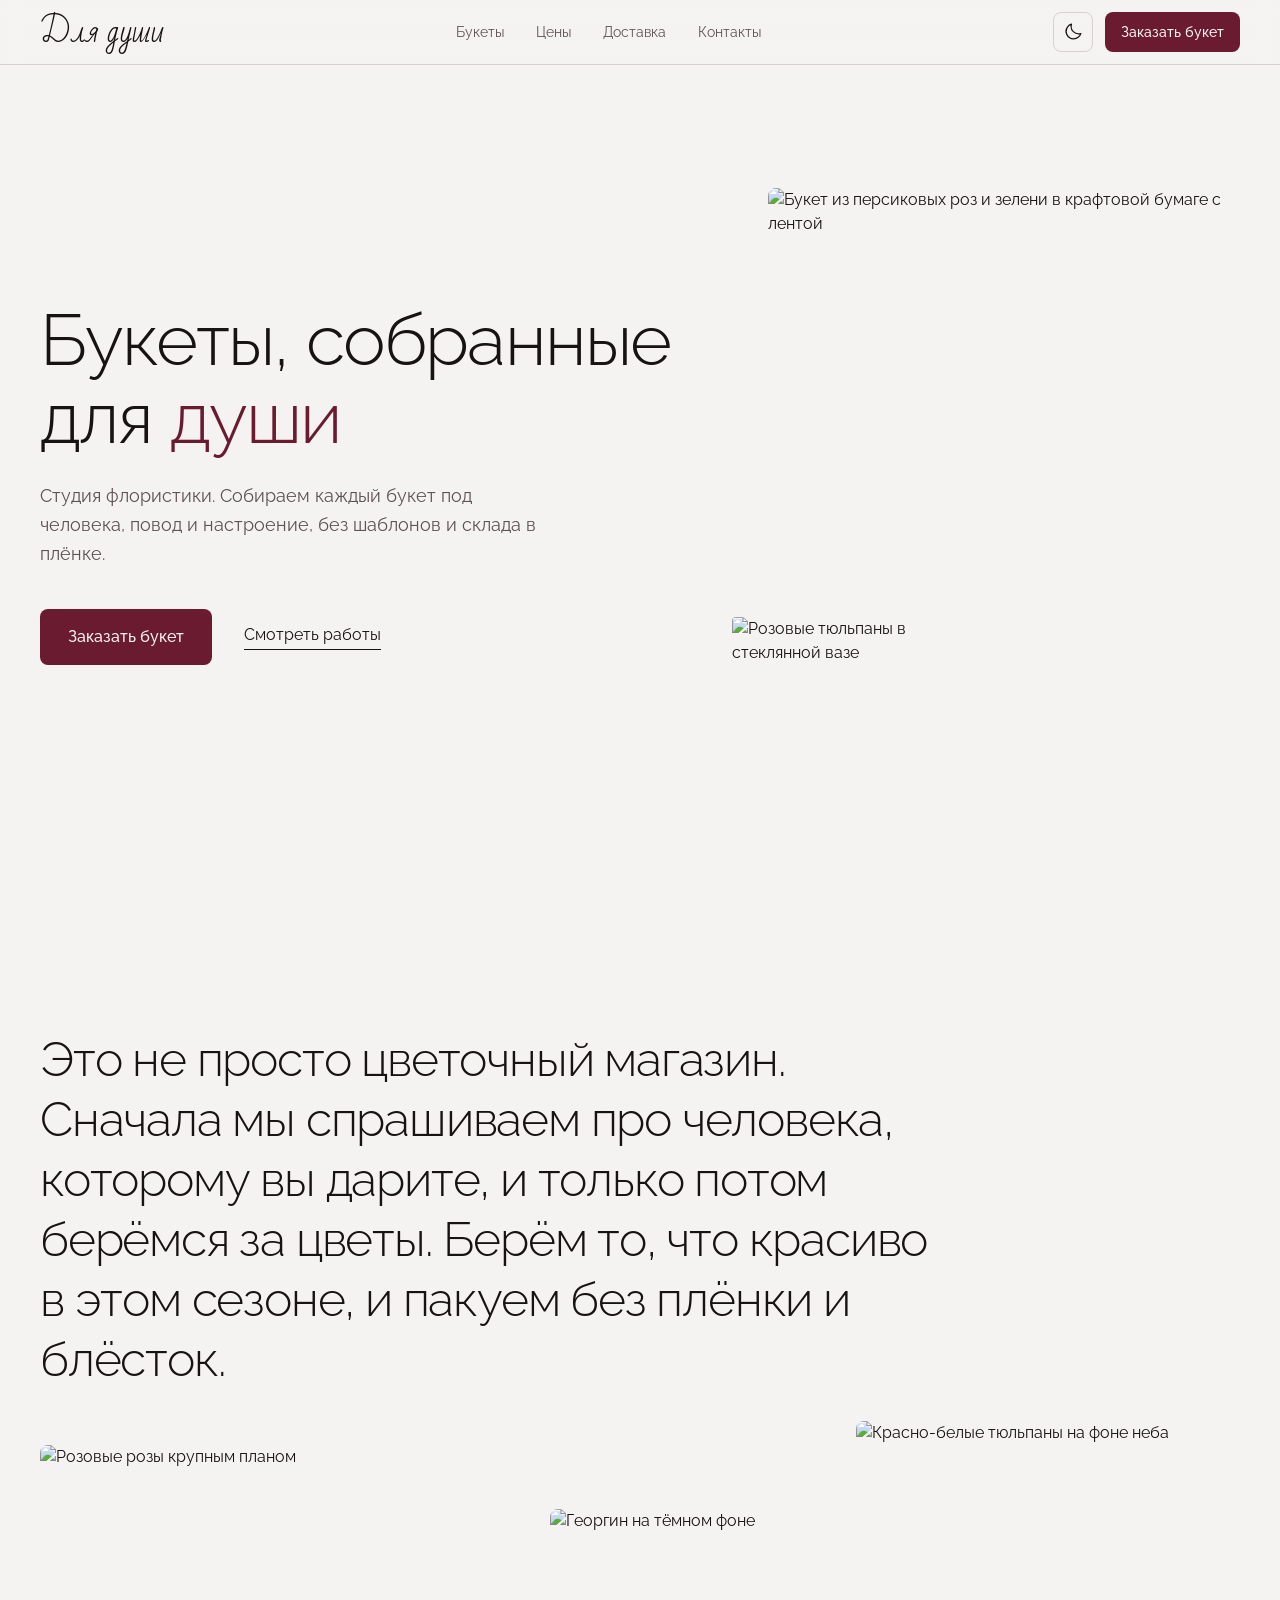
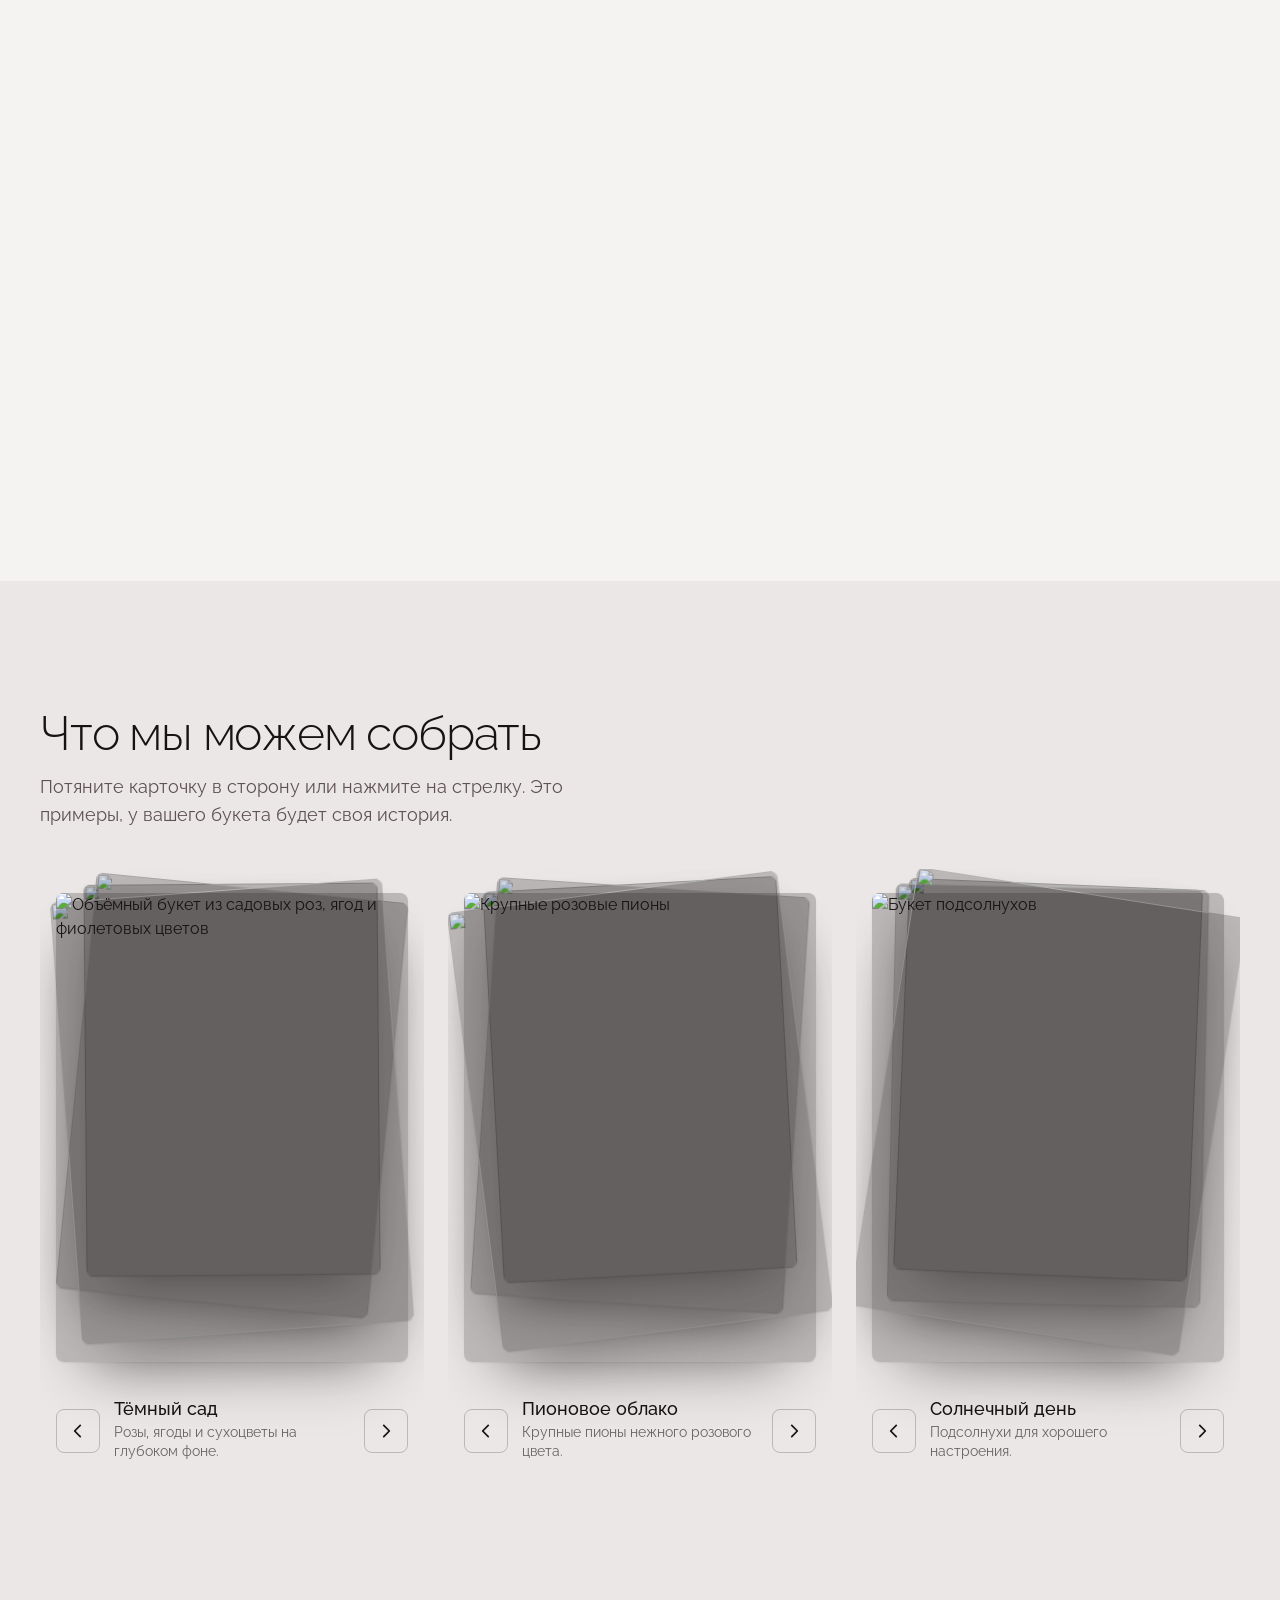
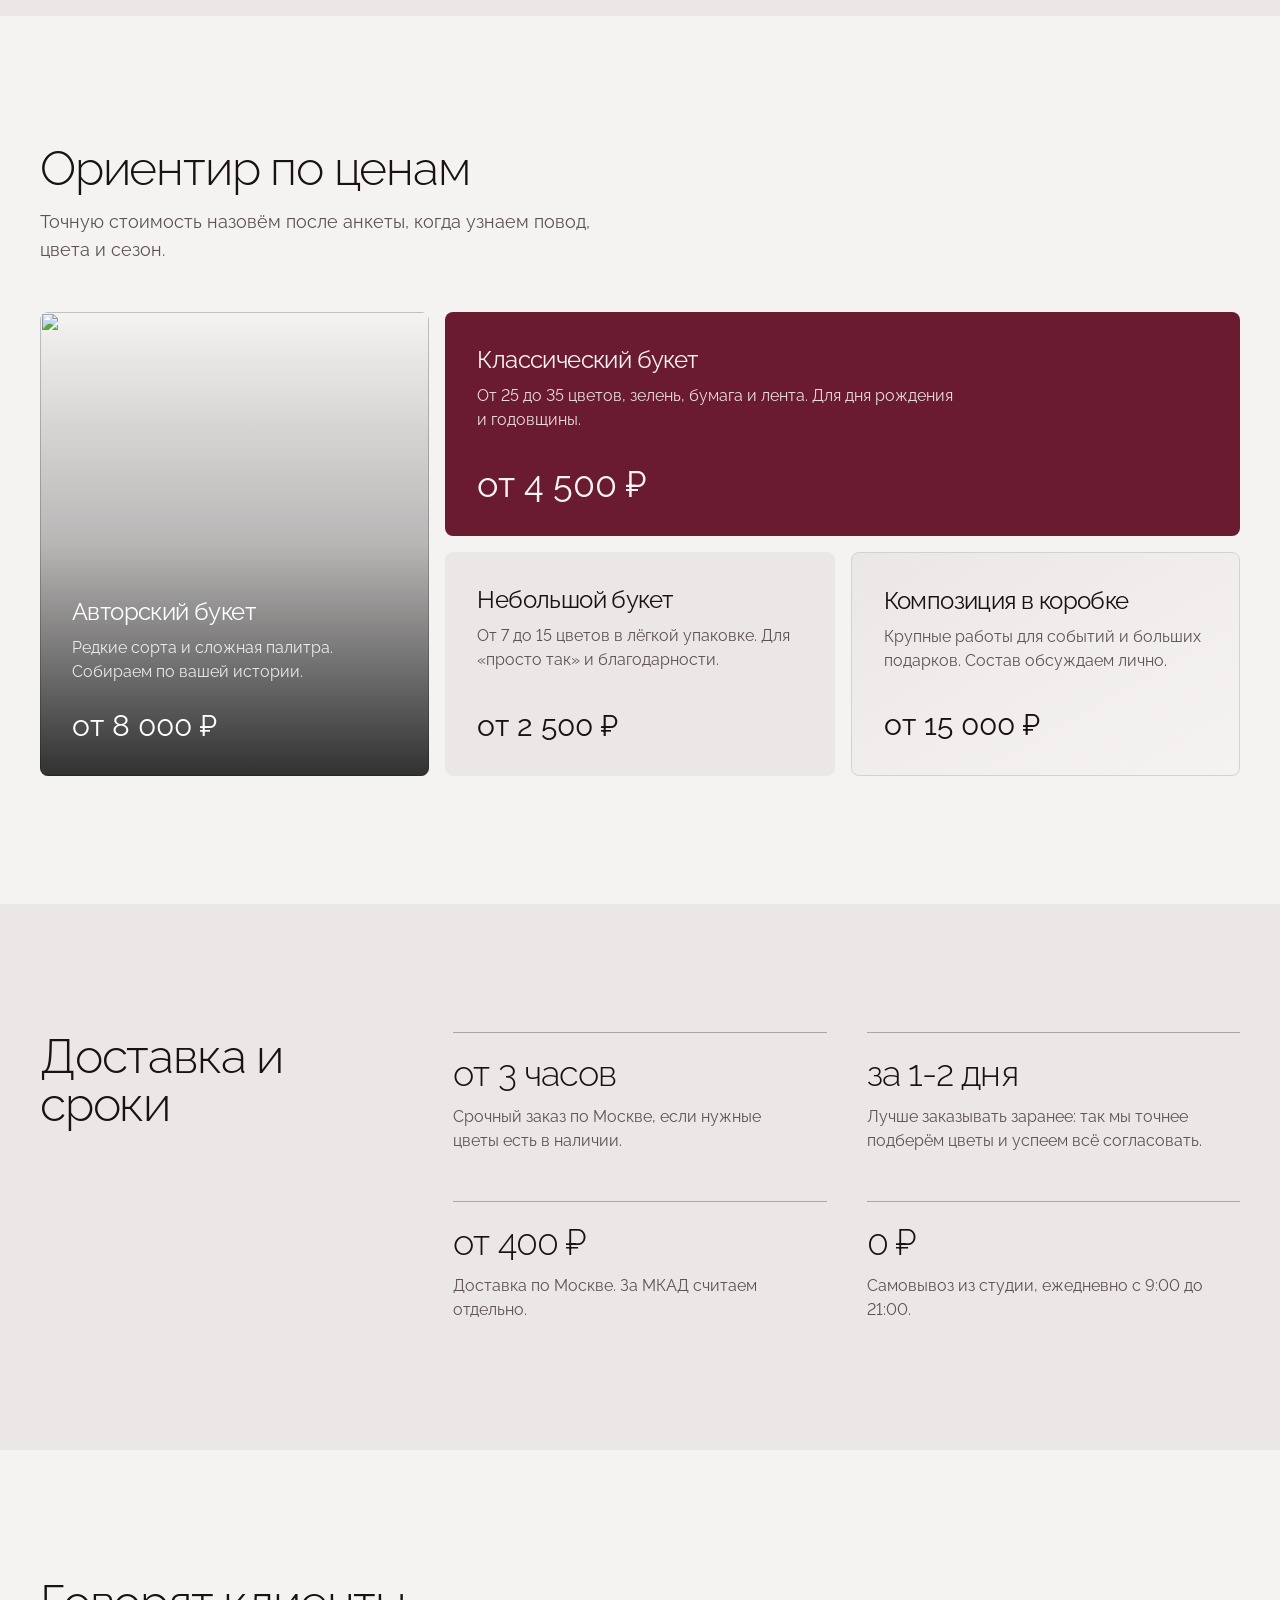
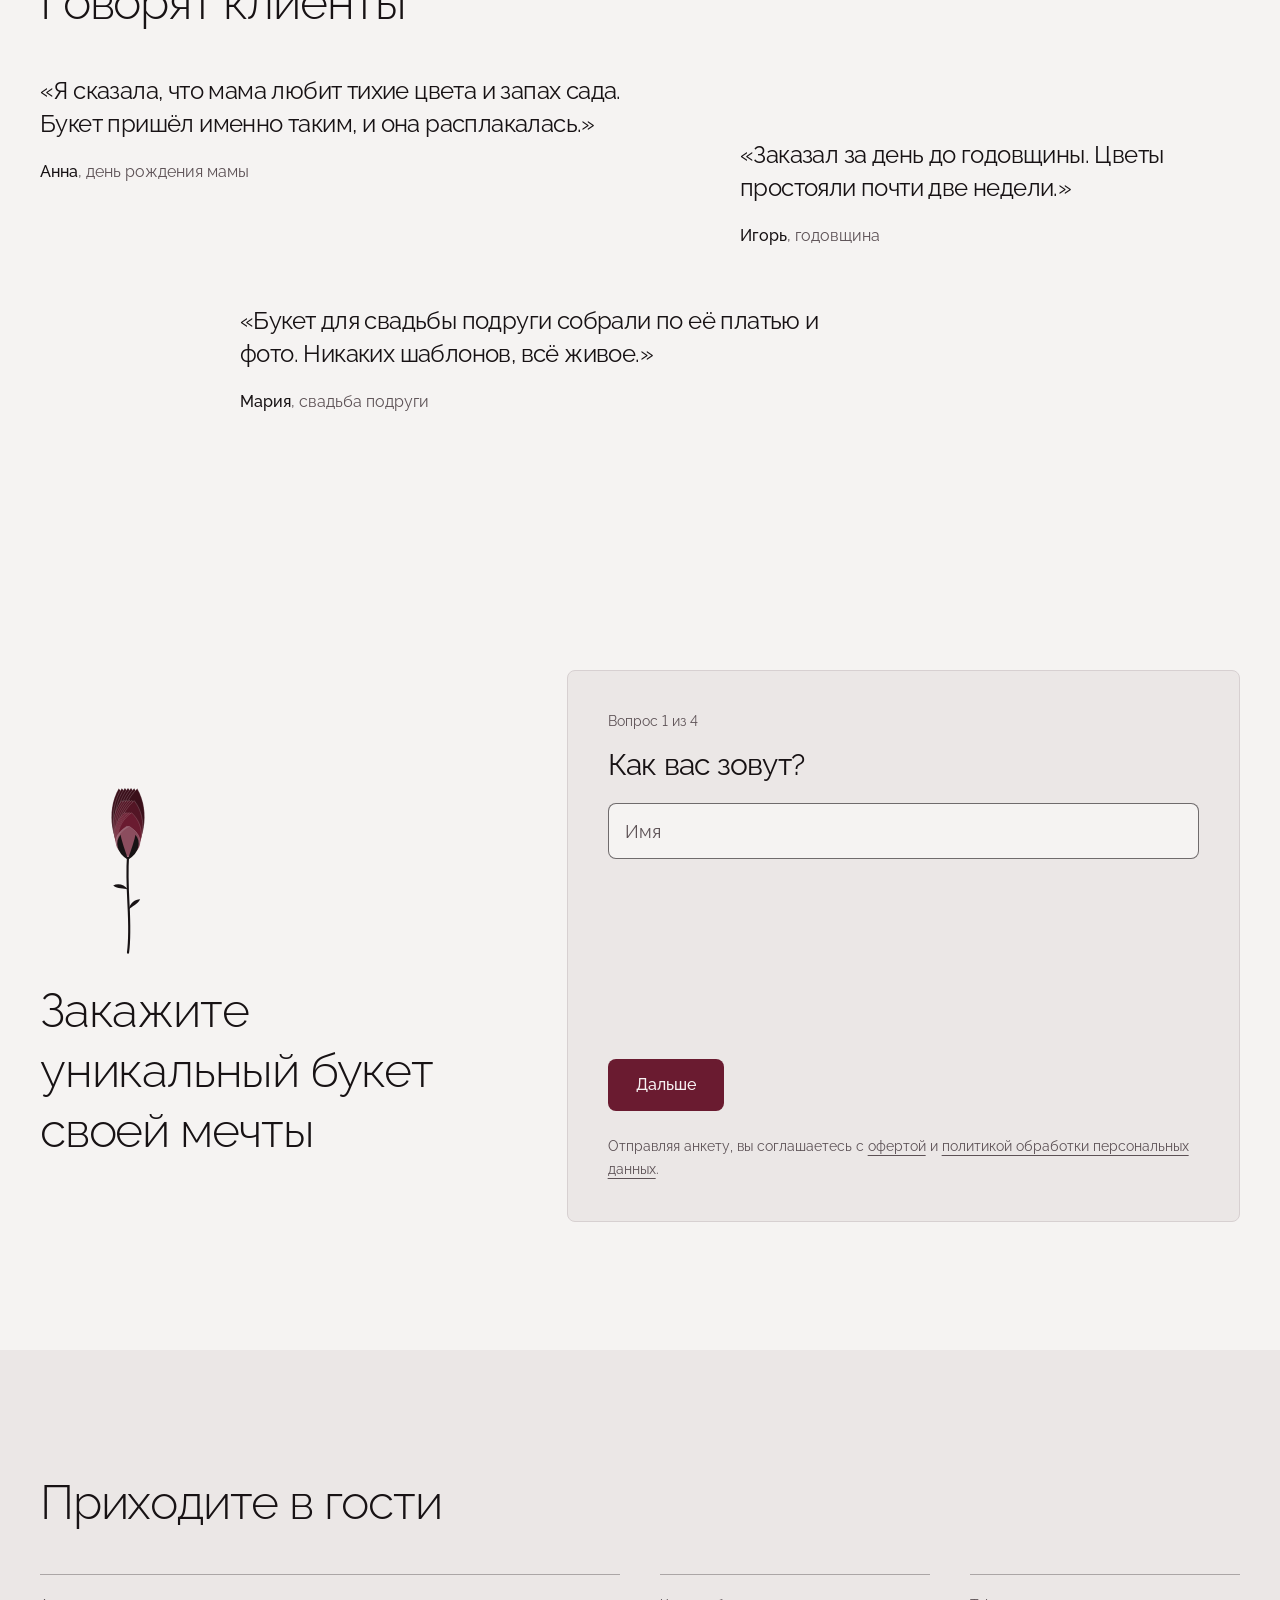
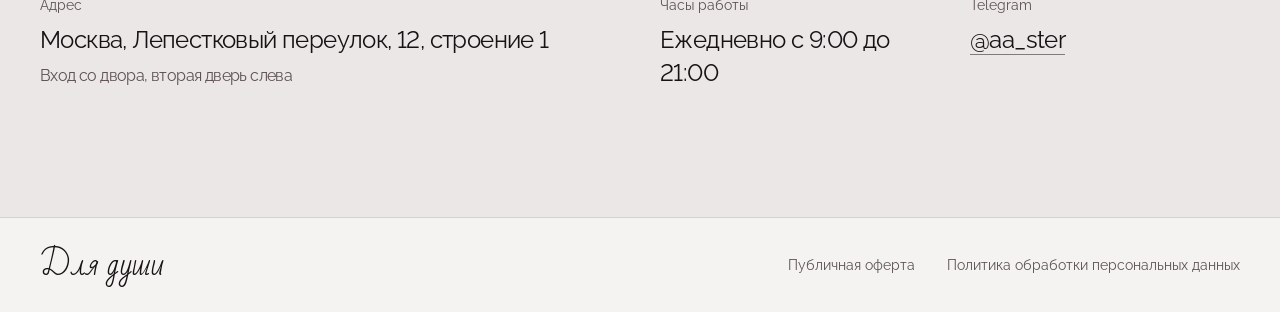
==== commit f299e914: "v2: рукописный логотип «Для души» Co-Authored-By: Claude Sonnet 5.5 <noreply@anthropic.com>" ====
--- a/v2/index.html
+++ b/v2/index.html
@@ -7,9 +7,9 @@
     <title>Для души, студия флористики</title>
     <meta name="description" content="Авторские букеты, собранные под человека и повод. Студия флористики «Для души»." />
     <script>try{var t=localStorage.getItem("theme");if(t==="light"||t==="dark")document.documentElement.dataset.theme=t}catch(e){}</script>
-    <script type="module" crossorigin src="./assets/main-BuTCaPl0.js"></script>
-    <link rel="modulepreload" crossorigin href="./assets/Footer-BsSL3dRh.js">
-    <link rel="stylesheet" crossorigin href="./assets/Footer-Dl0DyYpA.css">
+    <script type="module" crossorigin src="./assets/main-CWNen0Pq.js"></script>
+    <link rel="modulepreload" crossorigin href="./assets/Footer-hGw9Fz1T.js">
+    <link rel="stylesheet" crossorigin href="./assets/Footer-z_9Pg6xw.css">
   </head>
   <body>
     <div id="root"></div>
--- a/v2/assets/Footer-z_9Pg6xw.css
+++ b/v2/assets/Footer-z_9Pg6xw.css
@@ -0,0 +1 @@
+@font-face{font-family:Raleway Variable;font-style:normal;font-display:swap;font-weight:100 900;src:url(./raleway-cyrillic-ext-wght-normal-Dc5xu4We.woff2)format("woff2-variations");unicode-range:U+460-52F,U+1C80-1C8A,U+20B4,U+2DE0-2DFF,U+A640-A69F,U+FE2E-FE2F}@font-face{font-family:Raleway Variable;font-style:normal;font-display:swap;font-weight:100 900;src:url(./raleway-cyrillic-wght-normal-B0Yo_ULV.woff2)format("woff2-variations");unicode-range:U+301,U+400-45F,U+490-491,U+4B0-4B1,U+2116}@font-face{font-family:Raleway Variable;font-style:normal;font-display:swap;font-weight:100 900;src:url(./raleway-vietnamese-wght-normal-wikBsL6_.woff2)format("woff2-variations");unicode-range:U+102-103,U+110-111,U+128-129,U+168-169,U+1A0-1A1,U+1AF-1B0,U+300-301,U+303-304,U+308-309,U+323,U+329,U+1EA0-1EF9,U+20AB}@font-face{font-family:Raleway Variable;font-style:normal;font-display:swap;font-weight:100 900;src:url(./raleway-latin-ext-wght-normal-CwtNDoQR.woff2)format("woff2-variations");unicode-range:U+100-2BA,U+2BD-2C5,U+2C7-2CC,U+2CE-2D7,U+2DD-2FF,U+304,U+308,U+329,U+1D00-1DBF,U+1E00-1E9F,U+1EF2-1EFF,U+2020,U+20A0-20AB,U+20AD-20C0,U+2113,U+2C60-2C7F,U+A720-A7FF}@font-face{font-family:Raleway Variable;font-style:normal;font-display:swap;font-weight:100 900;src:url(./raleway-latin-wght-normal-CSF1BaNN.woff2)format("woff2-variations");unicode-range:U+??,U+131,U+152-153,U+2BB-2BC,U+2C6,U+2DA,U+2DC,U+304,U+308,U+329,U+2000-206F,U+20AC,U+2122,U+2191,U+2193,U+2212,U+2215,U+FEFF,U+FFFD}@font-face{font-family:Bad Script;font-style:normal;font-display:swap;font-weight:400;src:url(./bad-script-cyrillic-ext-400-normal-CI2DVmab.woff2)format("woff2"),url(./bad-script-cyrillic-ext-400-normal-CY8L6unV.woff)format("woff");unicode-range:U+460-52F,U+1C80-1C8A,U+20B4,U+2DE0-2DFF,U+A640-A69F,U+FE2E-FE2F}@font-face{font-family:Bad Script;font-style:normal;font-display:swap;font-weight:400;src:url(./bad-script-cyrillic-400-normal-DiCCMyg0.woff2)format("woff2"),url(./bad-script-cyrillic-400-normal-BYMMm_td.woff)format("woff");unicode-range:U+301,U+400-45F,U+490-491,U+4B0-4B1,U+2116}@font-face{font-family:Bad Script;font-style:normal;font-display:swap;font-weight:400;src:url(./bad-script-vietnamese-400-normal-MuYgymKV.woff2)format("woff2"),url(./bad-script-vietnamese-400-normal-C5jSRoDx.woff)format("woff");unicode-range:U+102-103,U+110-111,U+128-129,U+168-169,U+1A0-1A1,U+1AF-1B0,U+300-301,U+303-304,U+308-309,U+323,U+329,U+1EA0-1EF9,U+20AB}@font-face{font-family:Bad Script;font-style:normal;font-display:swap;font-weight:400;src:url(./bad-script-latin-ext-400-normal-DjyfEC8y.woff2)format("woff2"),url(./bad-script-latin-ext-400-normal-CHDdfVpG.woff)format("woff");unicode-range:U+100-2BA,U+2BD-2C5,U+2C7-2CC,U+2CE-2D7,U+2DD-2FF,U+304,U+308,U+329,U+1D00-1DBF,U+1E00-1E9F,U+1EF2-1EFF,U+2020,U+20A0-20AB,U+20AD-20C0,U+2113,U+2C60-2C7F,U+A720-A7FF}@font-face{font-family:Bad Script;font-style:normal;font-display:swap;font-weight:400;src:url(./bad-script-latin-400-normal-BmdsbNWy.woff2)format("woff2"),url(./bad-script-latin-400-normal-srC_ABzt.woff)format("woff");unicode-range:U+??,U+131,U+152-153,U+2BB-2BC,U+2C6,U+2DA,U+2DC,U+304,U+308,U+329,U+2000-206F,U+20AC,U+2122,U+2191,U+2193,U+2212,U+2215,U+FEFF,U+FFFD}@layer properties{@supports (((-webkit-hyphens:none)) and (not (margin-trim:inline))) or ((-moz-orient:inline) and (not (color:rgb(from red r g b)))){*,:before,:after,::backdrop{--tw-rotate-x:initial;--tw-rotate-y:initial;--tw-rotate-z:initial;--tw-skew-x:initial;--tw-skew-y:initial;--tw-border-style:solid;--tw-gradient-position:initial;--tw-gradient-from:#0000;--tw-gradient-via:#0000;--tw-gradient-to:#0000;--tw-gradient-stops:initial;--tw-gradient-via-stops:initial;--tw-gradient-from-position:0%;--tw-gradient-via-position:50%;--tw-gradient-to-position:100%;--tw-leading:initial;--tw-font-weight:initial;--tw-tracking:initial;--tw-ordinal:initial;--tw-slashed-zero:initial;--tw-numeric-figure:initial;--tw-numeric-spacing:initial;--tw-numeric-fraction:initial;--tw-blur:initial;--tw-brightness:initial;--tw-contrast:initial;--tw-grayscale:initial;--tw-hue-rotate:initial;--tw-invert:initial;--tw-opacity:initial;--tw-saturate:initial;--tw-sepia:initial;--tw-drop-shadow:initial;--tw-drop-shadow-color:initial;--tw-drop-shadow-alpha:100%;--tw-drop-shadow-size:initial;--tw-backdrop-blur:initial;--tw-backdrop-brightness:initial;--tw-backdrop-contrast:initial;--tw-backdrop-grayscale:initial;--tw-backdrop-hue-rotate:initial;--tw-backdrop-invert:initial;--tw-backdrop-opacity:initial;--tw-backdrop-saturate:initial;--tw-backdrop-sepia:initial;--tw-shadow:0 0 #0000;--tw-shadow-color:initial;--tw-shadow-alpha:100%;--tw-inset-shadow:0 0 #0000;--tw-inset-shadow-color:initial;--tw-inset-shadow-alpha:100%;--tw-ring-color:initial;--tw-ring-shadow:0 0 #0000;--tw-inset-ring-color:initial;--tw-inset-ring-shadow:0 0 #0000;--tw-ring-inset:initial;--tw-ring-offset-width:0px;--tw-ring-offset-color:#fff;--tw-ring-offset-shadow:0 0 #0000;--tw-translate-x:0;--tw-translate-y:0;--tw-translate-z:0}}}@layer theme{:root,:host{--font-sans:"Raleway Variable", ui-sans-serif, system-ui, sans-serif;--font-mono:ui-monospace, SFMono-Regular, Menlo, Monaco, Consolas, "Liberation Mono", "Courier New", monospace;--color-black:#000;--color-white:#fff;--spacing:.25rem;--container-3xl:48rem;--container-4xl:56rem;--text-sm:.875rem;--text-sm--line-height:calc(1.25 / .875);--text-base:1rem;--text-base--line-height:calc(1.5 / 1);--text-lg:1.125rem;--text-lg--line-height:calc(1.75 / 1.125);--text-2xl:1.5rem;--text-2xl--line-height:calc(2 / 1.5);--text-3xl:1.875rem;--text-3xl--line-height:calc(2.25 / 1.875);--text-4xl:2.25rem;--text-4xl--line-height:calc(2.5 / 2.25);--text-5xl:3rem;--text-5xl--line-height:1;--text-6xl:3.75rem;--text-6xl--line-height:1;--text-7xl:4.5rem;--text-7xl--line-height:1;--font-weight-light:300;--font-weight-normal:400;--font-weight-medium:500;--tracking-tight:-.025em;--leading-tight:1.25;--leading-snug:1.375;--leading-relaxed:1.625;--radius-lg:.5rem;--default-transition-duration:.15s;--default-transition-timing-function:cubic-bezier(.4, 0, .2, 1);--default-font-family:"Raleway Variable", ui-sans-serif, system-ui, sans-serif;--default-mono-font-family:var(--font-mono);--color-ink:var(--ink)}}@layer base{*,:after,:before,::backdrop{box-sizing:border-box;border:0 solid;margin:0;padding:0}::file-selector-button{box-sizing:border-box;border:0 solid;margin:0;padding:0}html,:host{-webkit-text-size-adjust:100%;tab-size:4;line-height:1.5;font-family:var(--default-font-family,-apple-system, BlinkMacSystemFont, "Segoe UI", Roboto, "Helvetica Neue", "Noto Sans", Arial, sans-serif, "Apple Color Emoji", "Segoe UI Emoji", "Segoe UI Symbol", "Noto Color Emoji");font-feature-settings:var(--default-font-feature-settings,normal);font-variation-settings:var(--default-font-variation-settings,normal);-webkit-tap-highlight-color:transparent}hr{height:0;color:inherit;border-top-width:1px}abbr:where([title]){-webkit-text-decoration:underline dotted;text-decoration:underline dotted}h1,h2,h3,h4,h5,h6{font-size:inherit;font-weight:inherit}a{color:inherit;-webkit-text-decoration:inherit;-webkit-text-decoration:inherit;-webkit-text-decoration:inherit;-webkit-text-decoration:inherit;text-decoration:inherit}b,strong{font-weight:bolder}code,kbd,samp,pre{font-family:var(--default-mono-font-family,ui-monospace, SFMono-Regular, Menlo, Monaco, Consolas, "Liberation Mono", "Courier New", monospace);font-feature-settings:var(--default-mono-font-feature-settings,normal);font-variation-settings:var(--default-mono-font-variation-settings,normal);font-size:1em}small{font-size:80%}sub,sup{vertical-align:baseline;font-size:75%;line-height:0;position:relative}sub{bottom:-.25em}sup{top:-.5em}table{text-indent:0;border-color:inherit;border-collapse:collapse}:-moz-focusring:where(:not(iframe)){outline:auto}progress{vertical-align:baseline}summary{display:list-item}ol,ul,menu{list-style:none}img,svg,video,canvas,audio,iframe,embed,object{vertical-align:middle;display:block}img,video{max-width:100%;height:auto}button,input,select,optgroup,textarea{font:inherit;font-feature-settings:inherit;font-variation-settings:inherit;letter-spacing:inherit;color:inherit;opacity:1;background-color:#0000;border-radius:0}::file-selector-button{font:inherit;font-feature-settings:inherit;font-variation-settings:inherit;letter-spacing:inherit;color:inherit;opacity:1;background-color:#0000;border-radius:0}:where(select:is([multiple],[size])) optgroup{font-weight:bolder}:where(select:is([multiple],[size])) optgroup option{padding-inline-start:20px}::file-selector-button{margin-inline-end:4px}::placeholder{opacity:1}@supports (not ((-webkit-appearance:-apple-pay-button))) or (contain-intrinsic-size:1px){::placeholder{color:currentColor}@supports (color:color-mix(in lab, red, red)){::placeholder{color:color-mix(in oklab, currentcolor 50%, transparent)}}}textarea{resize:vertical}::-webkit-search-decoration{-webkit-appearance:none}::-webkit-date-and-time-value{min-height:1lh;text-align:inherit}::-webkit-datetime-edit{display:inline-flex}::-webkit-datetime-edit-fields-wrapper{padding:0}::-webkit-datetime-edit{padding-block:0}::-webkit-datetime-edit-year-field{padding-block:0}::-webkit-datetime-edit-month-field{padding-block:0}::-webkit-datetime-edit-day-field{padding-block:0}::-webkit-datetime-edit-hour-field{padding-block:0}::-webkit-datetime-edit-minute-field{padding-block:0}::-webkit-datetime-edit-second-field{padding-block:0}::-webkit-datetime-edit-millisecond-field{padding-block:0}::-webkit-datetime-edit-meridiem-field{padding-block:0}::-webkit-calendar-picker-indicator{line-height:1}:-moz-ui-invalid{box-shadow:none}button,input:where([type=button],[type=reset],[type=submit]){appearance:button}::file-selector-button{appearance:button}::-webkit-inner-spin-button{height:auto}::-webkit-outer-spin-button{height:auto}[hidden]:where(:not([hidden=until-found])){display:none!important}}@layer components;@layer utilities{.visible{visibility:visible}.absolute{position:absolute}.relative{position:relative}.sticky{position:sticky}.inset-0{inset:0}.top-0{top:0}.-bottom-6{bottom:calc(var(--spacing) * -6)}.-left-2{left:calc(var(--spacing) * -2)}.z-40{z-index:40}.col-span-6{grid-column:span 6/span 6}.col-span-12{grid-column:span 12/span 12}.mx-auto{margin-inline:auto}.mt-2{margin-top:calc(var(--spacing) * 2)}.mt-3{margin-top:calc(var(--spacing) * 3)}.mt-4{margin-top:calc(var(--spacing) * 4)}.mt-5{margin-top:calc(var(--spacing) * 5)}.mt-6{margin-top:calc(var(--spacing) * 6)}.mt-8{margin-top:calc(var(--spacing) * 8)}.mt-10{margin-top:calc(var(--spacing) * 10)}.mt-12{margin-top:calc(var(--spacing) * 12)}.mt-14{margin-top:calc(var(--spacing) * 14)}.block{display:block}.flex{display:flex}.grid{display:grid}.hidden{display:none}.aspect-\[3\/4\]{aspect-ratio:3/4}.aspect-\[4\/5\]{aspect-ratio:4/5}.aspect-square{aspect-ratio:1}.size-10{width:calc(var(--spacing) * 10);height:calc(var(--spacing) * 10)}.h-14{height:calc(var(--spacing) * 14)}.h-16{height:calc(var(--spacing) * 16)}.h-56{height:calc(var(--spacing) * 56)}.h-full{height:100%}.min-h-6{min-height:calc(var(--spacing) * 6)}.min-h-\[19rem\]{min-height:19rem}.min-h-\[440px\]{min-height:440px}.min-h-\[calc\(100dvh-4rem\)\]{min-height:calc(100dvh - 4rem)}.w-2\/5{width:40%}.w-44{width:calc(var(--spacing) * 44)}.w-full{width:100%}.max-w-3xl{max-width:var(--container-3xl)}.max-w-4xl{max-width:var(--container-4xl)}.max-w-\[34ch\]{max-width:34ch}.max-w-\[42ch\]{max-width:42ch}.max-w-\[46ch\]{max-width:46ch}.max-w-\[48ch\]{max-width:48ch}.max-w-\[52ch\]{max-width:52ch}.max-w-\[1400px\]{max-width:1400px}.shrink-0{flex-shrink:0}.basis-full{flex-basis:100%}.transform{transform:var(--tw-rotate-x,) var(--tw-rotate-y,) var(--tw-rotate-z,) var(--tw-skew-x,) var(--tw-skew-y,)}.grid-cols-12{grid-template-columns:repeat(12,minmax(0,1fr))}.flex-col{flex-direction:column}.flex-wrap{flex-wrap:wrap}.place-items-center{place-items:center}.items-center{align-items:center}.items-start{align-items:flex-start}.justify-between{justify-content:space-between}.justify-end{justify-content:flex-end}.gap-2{gap:calc(var(--spacing) * 2)}.gap-3{gap:calc(var(--spacing) * 3)}.gap-4{gap:calc(var(--spacing) * 4)}.gap-6{gap:calc(var(--spacing) * 6)}.gap-8{gap:calc(var(--spacing) * 8)}.gap-12{gap:calc(var(--spacing) * 12)}.gap-x-8{column-gap:calc(var(--spacing) * 8)}.gap-x-10{column-gap:calc(var(--spacing) * 10)}.gap-y-2{row-gap:calc(var(--spacing) * 2)}.gap-y-4{row-gap:calc(var(--spacing) * 4)}.gap-y-10{row-gap:calc(var(--spacing) * 10)}.gap-y-12{row-gap:calc(var(--spacing) * 12)}.gap-y-14{row-gap:calc(var(--spacing) * 14)}.overflow-hidden{overflow:hidden}.rounded-lg{border-radius:var(--radius-lg)}.border{border-style:var(--tw-border-style);border-width:1px}.border-4{border-style:var(--tw-border-style);border-width:4px}.border-t{border-top-style:var(--tw-border-style);border-top-width:1px}.border-b{border-bottom-style:var(--tw-border-style);border-bottom-width:1px}.border-accent{border-color:var(--accent)}.border-bg{border-color:var(--bg)}.border-ink,.border-ink\/30{border-color:var(--ink)}@supports (color:color-mix(in lab, red, red)){.border-ink\/30{border-color:color-mix(in oklab, var(--ink) 30%, transparent)}}.border-ink\/50{border-color:var(--ink)}@supports (color:color-mix(in lab, red, red)){.border-ink\/50{border-color:color-mix(in oklab, var(--ink) 50%, transparent)}}.border-ink\/60{border-color:var(--ink)}@supports (color:color-mix(in lab, red, red)){.border-ink\/60{border-color:color-mix(in oklab, var(--ink) 60%, transparent)}}.border-line{border-color:var(--line)}.bg-accent{background-color:var(--accent)}.bg-bg,.bg-bg\/85{background-color:var(--bg)}@supports (color:color-mix(in lab, red, red)){.bg-bg\/85{background-color:color-mix(in oklab, var(--bg) 85%, transparent)}}.bg-surface{background-color:var(--surface)}.bg-gradient-to-br{--tw-gradient-position:to bottom right in oklab;background-image:linear-gradient(var(--tw-gradient-stops))}.bg-gradient-to-t{--tw-gradient-position:to top in oklab;background-image:linear-gradient(var(--tw-gradient-stops))}.from-black\/80{--tw-gradient-from:#000c}@supports (color:color-mix(in lab, red, red)){.from-black\/80{--tw-gradient-from:color-mix(in oklab, var(--color-black) 80%, transparent)}}.from-black\/80{--tw-gradient-stops:var(--tw-gradient-via-stops,var(--tw-gradient-position), var(--tw-gradient-from) var(--tw-gradient-from-position), var(--tw-gradient-to) var(--tw-gradient-to-position))}.from-surface{--tw-gradient-from:var(--surface);--tw-gradient-stops:var(--tw-gradient-via-stops,var(--tw-gradient-position), var(--tw-gradient-from) var(--tw-gradient-from-position), var(--tw-gradient-to) var(--tw-gradient-to-position))}.via-black\/25{--tw-gradient-via:#00000040}@supports (color:color-mix(in lab, red, red)){.via-black\/25{--tw-gradient-via:color-mix(in oklab, var(--color-black) 25%, transparent)}}.via-black\/25{--tw-gradient-via-stops:var(--tw-gradient-position), var(--tw-gradient-from) var(--tw-gradient-from-position), var(--tw-gradient-via) var(--tw-gradient-via-position), var(--tw-gradient-to) var(--tw-gradient-to-position);--tw-gradient-stops:var(--tw-gradient-via-stops)}.to-bg{--tw-gradient-to:var(--bg);--tw-gradient-stops:var(--tw-gradient-via-stops,var(--tw-gradient-position), var(--tw-gradient-from) var(--tw-gradient-from-position), var(--tw-gradient-to) var(--tw-gradient-to-position))}.to-transparent{--tw-gradient-to:transparent;--tw-gradient-stops:var(--tw-gradient-via-stops,var(--tw-gradient-position), var(--tw-gradient-from) var(--tw-gradient-from-position), var(--tw-gradient-to) var(--tw-gradient-to-position))}.object-cover{object-fit:cover}.p-6{padding:calc(var(--spacing) * 6)}.px-3{padding-inline:calc(var(--spacing) * 3)}.px-3\.5{padding-inline:calc(var(--spacing) * 3.5)}.px-4{padding-inline:calc(var(--spacing) * 4)}.px-5{padding-inline:calc(var(--spacing) * 5)}.px-6{padding-inline:calc(var(--spacing) * 6)}.px-7{padding-inline:calc(var(--spacing) * 7)}.py-2{padding-block:calc(var(--spacing) * 2)}.py-2\.5{padding-block:calc(var(--spacing) * 2.5)}.py-3\.5{padding-block:calc(var(--spacing) * 3.5)}.py-4{padding-block:calc(var(--spacing) * 4)}.py-8{padding-block:calc(var(--spacing) * 8)}.py-12{padding-block:calc(var(--spacing) * 12)}.py-16{padding-block:calc(var(--spacing) * 16)}.py-24{padding-block:calc(var(--spacing) * 24)}.pt-5{padding-top:calc(var(--spacing) * 5)}.pb-0\.5{padding-bottom:calc(var(--spacing) * .5)}.font-script{font-family:Bad Script,cursive}.text-2xl{font-size:var(--text-2xl);line-height:var(--tw-leading,var(--text-2xl--line-height))}.text-3xl{font-size:var(--text-3xl);line-height:var(--tw-leading,var(--text-3xl--line-height))}.text-4xl{font-size:var(--text-4xl);line-height:var(--tw-leading,var(--text-4xl--line-height))}.text-5xl{font-size:var(--text-5xl);line-height:var(--tw-leading,var(--text-5xl--line-height))}.text-base{font-size:var(--text-base);line-height:var(--tw-leading,var(--text-base--line-height))}.text-lg{font-size:var(--text-lg);line-height:var(--tw-leading,var(--text-lg--line-height))}.text-sm{font-size:var(--text-sm);line-height:var(--tw-leading,var(--text-sm--line-height))}.leading-\[1\.08\]{--tw-leading:1.08;line-height:1.08}.leading-none{--tw-leading:1;line-height:1}.leading-relaxed{--tw-leading:var(--leading-relaxed);line-height:var(--leading-relaxed)}.leading-snug{--tw-leading:var(--leading-snug);line-height:var(--leading-snug)}.leading-tight{--tw-leading:var(--leading-tight);line-height:var(--leading-tight)}.font-light{--tw-font-weight:var(--font-weight-light);font-weight:var(--font-weight-light)}.font-medium{--tw-font-weight:var(--font-weight-medium);font-weight:var(--font-weight-medium)}.font-normal{--tw-font-weight:var(--font-weight-normal);font-weight:var(--font-weight-normal)}.tracking-tight{--tw-tracking:var(--tracking-tight);letter-spacing:var(--tracking-tight)}.whitespace-nowrap{white-space:nowrap}.text-accent-text{color:var(--accent-text)}.text-ink{color:var(--ink)}.text-muted{color:var(--muted)}.text-on-accent{color:var(--on-accent)}.text-white{color:var(--color-white)}.text-white\/85{color:#ffffffd9}@supports (color:color-mix(in lab, red, red)){.text-white\/85{color:color-mix(in oklab, var(--color-white) 85%, transparent)}}.tabular-nums{--tw-numeric-spacing:tabular-nums;font-variant-numeric:var(--tw-ordinal,) var(--tw-slashed-zero,) var(--tw-numeric-figure,) var(--tw-numeric-spacing,) var(--tw-numeric-fraction,)}.underline{text-decoration-line:underline}.underline-offset-4{text-underline-offset:4px}.opacity-90{opacity:.9}.filter{filter:var(--tw-blur,) var(--tw-brightness,) var(--tw-contrast,) var(--tw-grayscale,) var(--tw-hue-rotate,) var(--tw-invert,) var(--tw-saturate,) var(--tw-sepia,) var(--tw-drop-shadow,)}.backdrop-blur{--tw-backdrop-blur:blur(8px);-webkit-backdrop-filter:var(--tw-backdrop-blur,) var(--tw-backdrop-brightness,) var(--tw-backdrop-contrast,) var(--tw-backdrop-grayscale,) var(--tw-backdrop-hue-rotate,) var(--tw-backdrop-invert,) var(--tw-backdrop-opacity,) var(--tw-backdrop-saturate,) var(--tw-backdrop-sepia,);backdrop-filter:var(--tw-backdrop-blur,) var(--tw-backdrop-brightness,) var(--tw-backdrop-contrast,) var(--tw-backdrop-grayscale,) var(--tw-backdrop-hue-rotate,) var(--tw-backdrop-invert,) var(--tw-backdrop-opacity,) var(--tw-backdrop-saturate,) var(--tw-backdrop-sepia,)}.transition{transition-property:color,background-color,border-color,outline-color,text-decoration-color,fill,stroke,--tw-gradient-from,--tw-gradient-via,--tw-gradient-to,opacity,box-shadow,transform,translate,scale,rotate,filter,-webkit-backdrop-filter,backdrop-filter,display,content-visibility,overlay,pointer-events;transition-timing-function:var(--tw-ease,var(--default-transition-timing-function));transition-duration:var(--tw-duration,var(--default-transition-duration))}.transition-colors{transition-property:color,background-color,border-color,outline-color,text-decoration-color,fill,stroke,--tw-gradient-from,--tw-gradient-via,--tw-gradient-to;transition-timing-function:var(--tw-ease,var(--default-transition-timing-function));transition-duration:var(--tw-duration,var(--default-transition-duration))}.placeholder\:text-muted::placeholder{color:var(--muted)}@media (hover:hover){.hover\:border-accent:hover{border-color:var(--accent)}.hover\:text-accent-text:hover{color:var(--accent-text)}.hover\:text-ink:hover{color:var(--ink)}.hover\:underline:hover{text-decoration-line:underline}.hover\:opacity-90:hover{opacity:.9}}.focus\:border-accent:focus{border-color:var(--accent)}.focus\:ring-2:focus{--tw-ring-shadow:var(--tw-ring-inset,) 0 0 0 calc(2px + var(--tw-ring-offset-width)) var(--tw-ring-color,currentcolor);box-shadow:var(--tw-inset-shadow), var(--tw-inset-ring-shadow), var(--tw-ring-offset-shadow), var(--tw-ring-shadow), var(--tw-shadow)}.focus\:ring-accent\/30:focus{--tw-ring-color:var(--accent)}@supports (color:color-mix(in lab, red, red)){.focus\:ring-accent\/30:focus{--tw-ring-color:color-mix(in oklab, var(--accent) 30%, transparent)}}.focus\:outline-none:focus{--tw-outline-style:none;outline-style:none}.active\:translate-y-px:active{--tw-translate-y:1px;translate:var(--tw-translate-x) var(--tw-translate-y)}.disabled\:opacity-60:disabled{opacity:.6}@media (width>=40rem){.sm\:grid-cols-2{grid-template-columns:repeat(2,minmax(0,1fr))}.sm\:gap-3{gap:calc(var(--spacing) * 3)}.sm\:px-4{padding-inline:calc(var(--spacing) * 4)}.sm\:text-6xl{font-size:var(--text-6xl);line-height:var(--tw-leading,var(--text-6xl--line-height))}}@media (width>=48rem){.md\:sticky{position:sticky}.md\:top-28{top:calc(var(--spacing) * 28)}.md\:-left-10{left:calc(var(--spacing) * -10)}.md\:col-span-2{grid-column:span 2/span 2}.md\:col-span-3{grid-column:span 3/span 3}.md\:col-span-4{grid-column:span 4/span 4}.md\:col-span-5{grid-column:span 5/span 5}.md\:col-span-6{grid-column:span 6/span 6}.md\:col-span-7{grid-column:span 7/span 7}.md\:col-span-8{grid-column:span 8/span 8}.md\:col-start-3{grid-column-start:3}.md\:col-start-8{grid-column-start:8}.md\:row-span-2{grid-row:span 2/span 2}.md\:-mt-6{margin-top:calc(var(--spacing) * -6)}.md\:mt-16{margin-top:calc(var(--spacing) * 16)}.md\:block{display:block}.md\:flex{display:flex}.md\:grid-cols-3{grid-template-columns:repeat(3,minmax(0,1fr))}.md\:grid-cols-12{grid-template-columns:repeat(12,minmax(0,1fr))}.md\:grid-rows-2{grid-template-rows:repeat(2,minmax(0,1fr))}.md\:gap-6{gap:calc(var(--spacing) * 6)}.md\:gap-10{gap:calc(var(--spacing) * 10)}.md\:gap-16{gap:calc(var(--spacing) * 16)}.md\:p-8{padding:calc(var(--spacing) * 8)}.md\:p-10{padding:calc(var(--spacing) * 10)}.md\:px-10{padding-inline:calc(var(--spacing) * 10)}.md\:py-16{padding-block:calc(var(--spacing) * 16)}.md\:py-24{padding-block:calc(var(--spacing) * 24)}.md\:py-32{padding-block:calc(var(--spacing) * 32)}.md\:text-3xl{font-size:var(--text-3xl);line-height:var(--tw-leading,var(--text-3xl--line-height))}.md\:text-5xl{font-size:var(--text-5xl);line-height:var(--tw-leading,var(--text-5xl--line-height))}}@media (width>=80rem){.xl\:text-7xl{font-size:var(--text-7xl);line-height:var(--tw-leading,var(--text-7xl--line-height))}}}:root{--bg:#f5f3f2;--surface:#ebe7e6;--ink:#171214;--muted:#5d5256;--line:#d7d0d1;--accent:#6a1b30;--on-accent:#f7f2f3;--accent-text:#6a1b30;--lightningcss-light:initial;--lightningcss-dark: ;color-scheme:light}:root[data-theme=dark]{--bg:#131012;--surface:#1c1719;--ink:#f0ebec;--muted:#a99ea2;--line:#342c30;--accent:#8e2c47;--on-accent:#fbf0f2;--accent-text:#e0809a;--lightningcss-light: ;--lightningcss-dark:initial;color-scheme:dark}@media (prefers-color-scheme:dark){:root:not([data-theme=light]){--bg:#131012;--surface:#1c1719;--ink:#f0ebec;--muted:#a99ea2;--line:#342c30;--accent:#8e2c47;--on-accent:#fbf0f2;--accent-text:#e0809a;--lightningcss-light: ;--lightningcss-dark:initial;color-scheme:dark}}html{scroll-behavior:smooth;scroll-padding-top:5rem}body{background:var(--bg);color:var(--ink);font-family:var(--font-sans);font-variant-numeric:lining-nums;-webkit-font-smoothing:antialiased}@media (prefers-reduced-motion:reduce){html{scroll-behavior:auto}}:focus-visible{outline:2px solid var(--accent);outline-offset:3px}.petal{transform-origin:0 0;transition:transform 4.2s cubic-bezier(.35,.1,.25,1)}.leaf{transform-origin:0 0;transition:transform 3.6s cubic-bezier(.35,.1,.25,1)}@media (prefers-reduced-motion:reduce){.petal,.leaf{transition-duration:10ms}}.legal h1{letter-spacing:-.01em;font-size:clamp(2rem,5vw,3.25rem);font-weight:300;line-height:1.1}.legal h2{margin:2.2em 0 .6em;font-size:clamp(1.25rem,2.2vw,1.6rem);font-weight:400}.legal p{color:var(--muted);max-width:68ch;margin:0 0 .9em;line-height:1.7}.legal b{color:var(--ink);font-weight:600}.legal a{color:var(--accent-text);text-underline-offset:3px}.legal .doc-date{margin-top:.75rem}.legal .doc-note{border:1px solid var(--accent);color:var(--accent-text);border-radius:.5rem;margin-bottom:2rem;padding:.9rem 1rem}.legal mark{background:var(--accent)}@supports (color:color-mix(in lab, red, red)){.legal mark{background:color-mix(in srgb, var(--accent) 16%, transparent)}}.legal mark{color:var(--ink);border-radius:.25rem;padding:0 .25rem}@property --tw-rotate-x{syntax:"*";inherits:false}@property --tw-rotate-y{syntax:"*";inherits:false}@property --tw-rotate-z{syntax:"*";inherits:false}@property --tw-skew-x{syntax:"*";inherits:false}@property --tw-skew-y{syntax:"*";inherits:false}@property --tw-border-style{syntax:"*";inherits:false;initial-value:solid}@property --tw-gradient-position{syntax:"*";inherits:false}@property --tw-gradient-from{syntax:"<color>";inherits:false;initial-value:#0000}@property --tw-gradient-via{syntax:"<color>";inherits:false;initial-value:#0000}@property --tw-gradient-to{syntax:"<color>";inherits:false;initial-value:#0000}@property --tw-gradient-stops{syntax:"*";inherits:false}@property --tw-gradient-via-stops{syntax:"*";inherits:false}@property --tw-gradient-from-position{syntax:"<length-percentage>";inherits:false;initial-value:0%}@property --tw-gradient-via-position{syntax:"<length-percentage>";inherits:false;initial-value:50%}@property --tw-gradient-to-position{syntax:"<length-percentage>";inherits:false;initial-value:100%}@property --tw-leading{syntax:"*";inherits:false}@property --tw-font-weight{syntax:"*";inherits:false}@property --tw-tracking{syntax:"*";inherits:false}@property --tw-ordinal{syntax:"*";inherits:false}@property --tw-slashed-zero{syntax:"*";inherits:false}@property --tw-numeric-figure{syntax:"*";inherits:false}@property --tw-numeric-spacing{syntax:"*";inherits:false}@property --tw-numeric-fraction{syntax:"*";inherits:false}@property --tw-blur{syntax:"*";inherits:false}@property --tw-brightness{syntax:"*";inherits:false}@property --tw-contrast{syntax:"*";inherits:false}@property --tw-grayscale{syntax:"*";inherits:false}@property --tw-hue-rotate{syntax:"*";inherits:false}@property --tw-invert{syntax:"*";inherits:false}@property --tw-opacity{syntax:"*";inherits:false}@property --tw-saturate{syntax:"*";inherits:false}@property --tw-sepia{syntax:"*";inherits:false}@property --tw-drop-shadow{syntax:"*";inherits:false}@property --tw-drop-shadow-color{syntax:"*";inherits:false}@property --tw-drop-shadow-alpha{syntax:"<percentage>";inherits:false;initial-value:100%}@property --tw-drop-shadow-size{syntax:"*";inherits:false}@property --tw-backdrop-blur{syntax:"*";inherits:false}@property --tw-backdrop-brightness{syntax:"*";inherits:false}@property --tw-backdrop-contrast{syntax:"*";inherits:false}@property --tw-backdrop-grayscale{syntax:"*";inherits:false}@property --tw-backdrop-hue-rotate{syntax:"*";inherits:false}@property --tw-backdrop-invert{syntax:"*";inherits:false}@property --tw-backdrop-opacity{syntax:"*";inherits:false}@property --tw-backdrop-saturate{syntax:"*";inherits:false}@property --tw-backdrop-sepia{syntax:"*";inherits:false}@property --tw-shadow{syntax:"*";inherits:false;initial-value:0 0 #0000}@property --tw-shadow-color{syntax:"*";inherits:false}@property --tw-shadow-alpha{syntax:"<percentage>";inherits:false;initial-value:100%}@property --tw-inset-shadow{syntax:"*";inherits:false;initial-value:0 0 #0000}@property --tw-inset-shadow-color{syntax:"*";inherits:false}@property --tw-inset-shadow-alpha{syntax:"<percentage>";inherits:false;initial-value:100%}@property --tw-ring-color{syntax:"*";inherits:false}@property --tw-ring-shadow{syntax:"*";inherits:false;initial-value:0 0 #0000}@property --tw-inset-ring-color{syntax:"*";inherits:false}@property --tw-inset-ring-shadow{syntax:"*";inherits:false;initial-value:0 0 #0000}@property --tw-ring-inset{syntax:"*";inherits:false}@property --tw-ring-offset-width{syntax:"<length>";inherits:false;initial-value:0}@property --tw-ring-offset-color{syntax:"*";inherits:false;initial-value:#fff}@property --tw-ring-offset-shadow{syntax:"*";inherits:false;initial-value:0 0 #0000}@property --tw-translate-x{syntax:"*";inherits:false;initial-value:0}@property --tw-translate-y{syntax:"*";inherits:false;initial-value:0}@property --tw-translate-z{syntax:"*";inherits:false;initial-value:0}
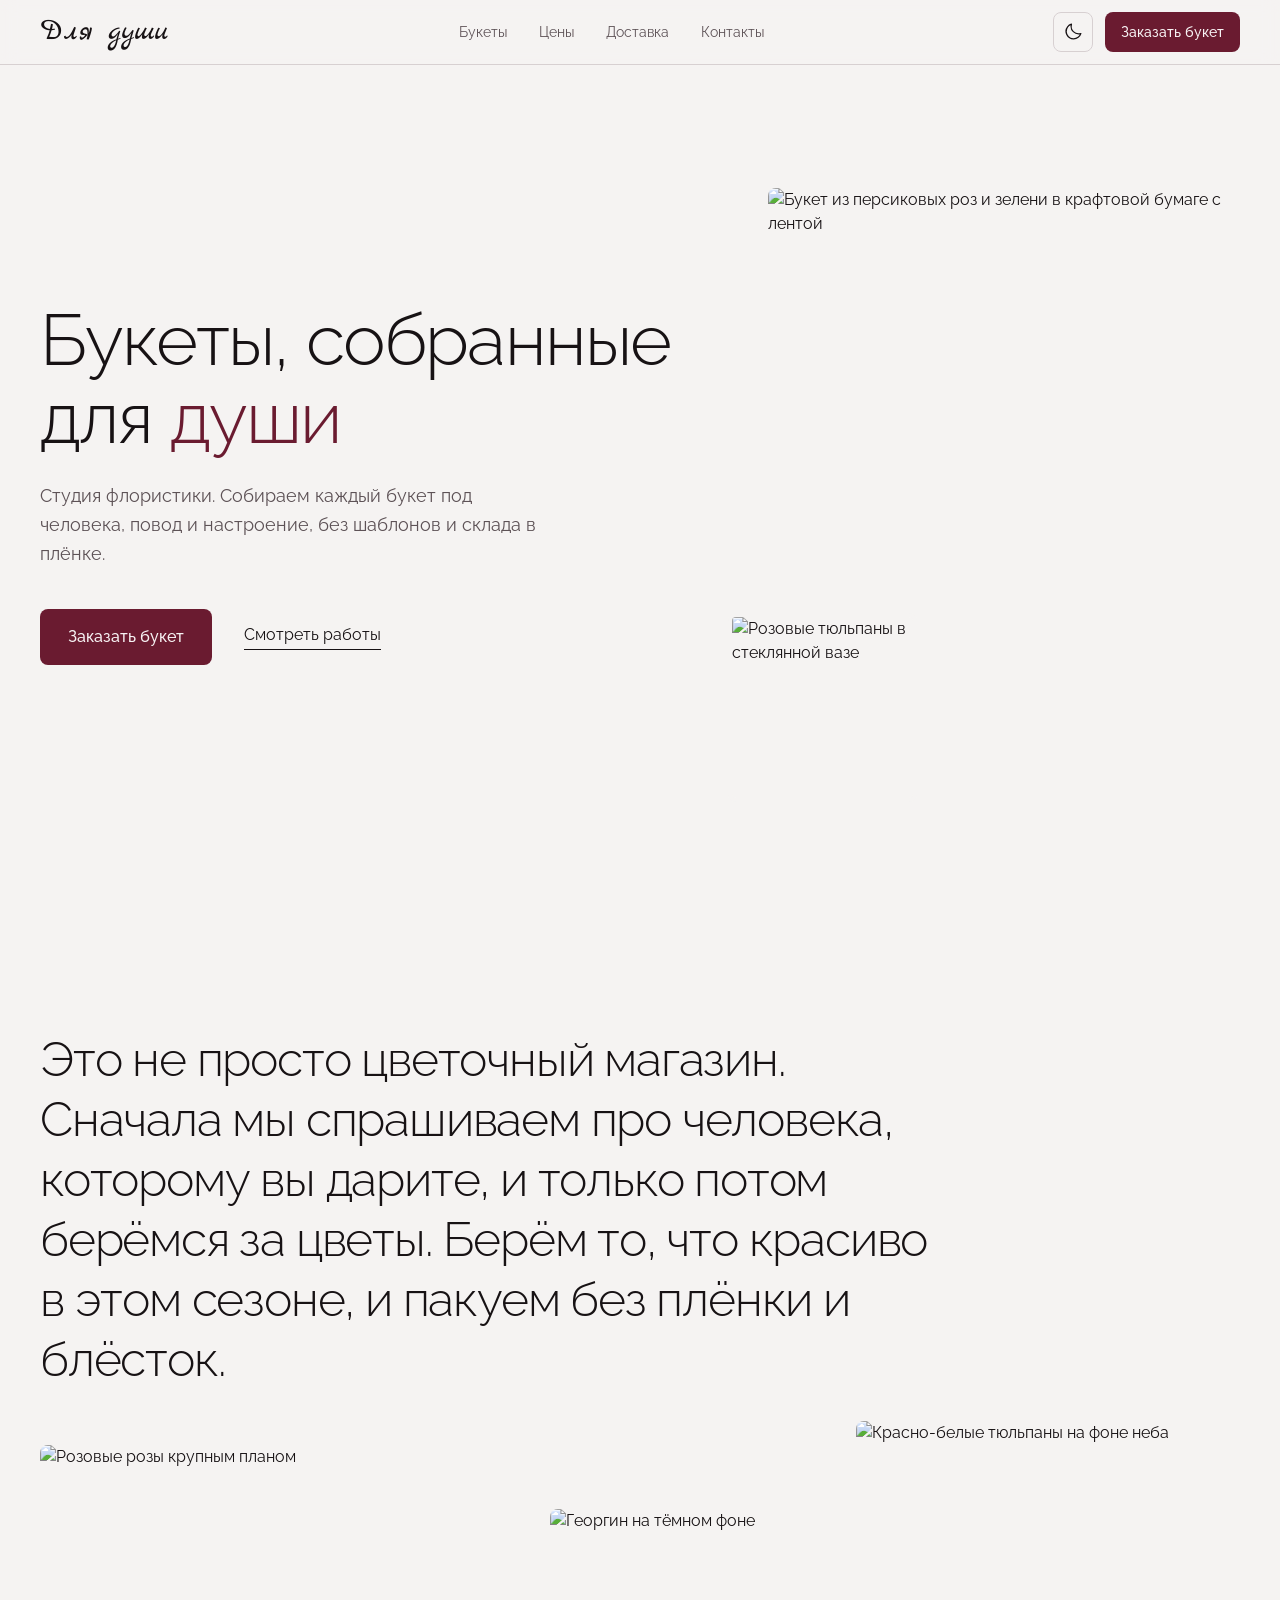
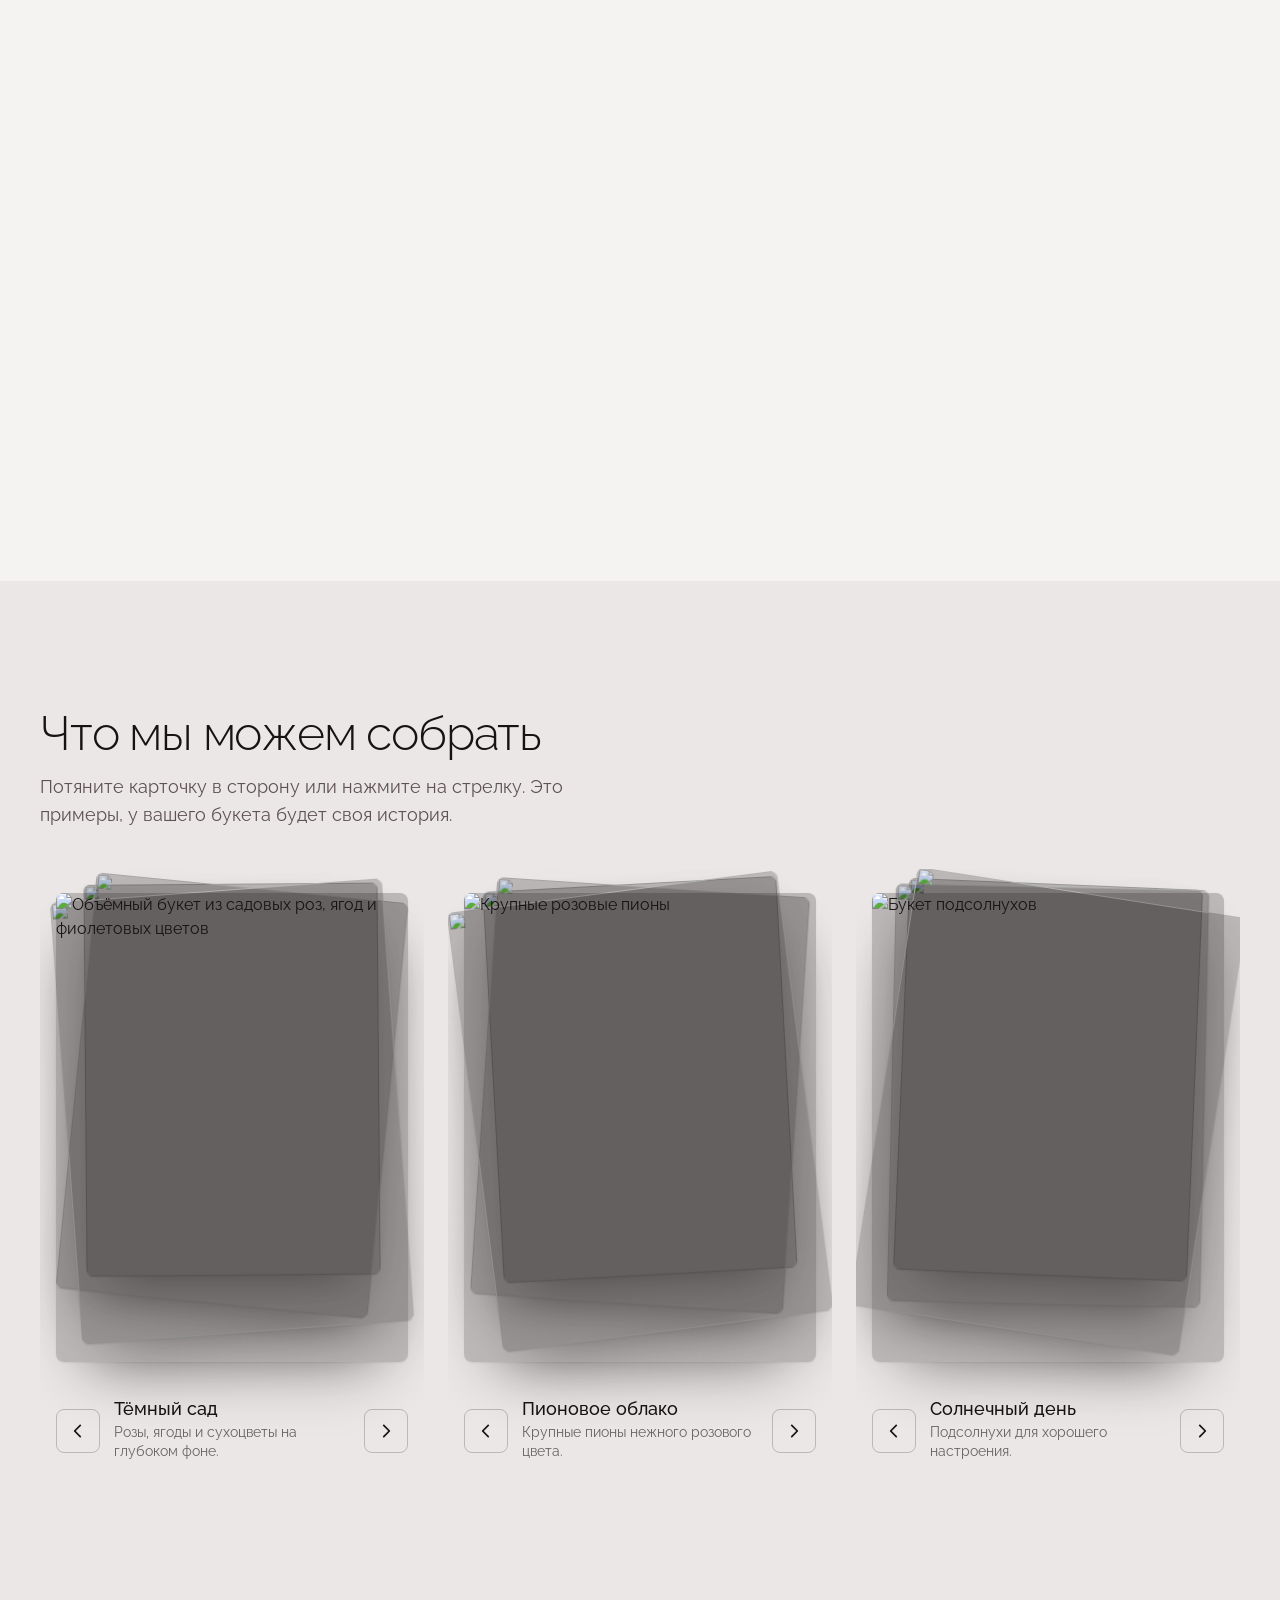
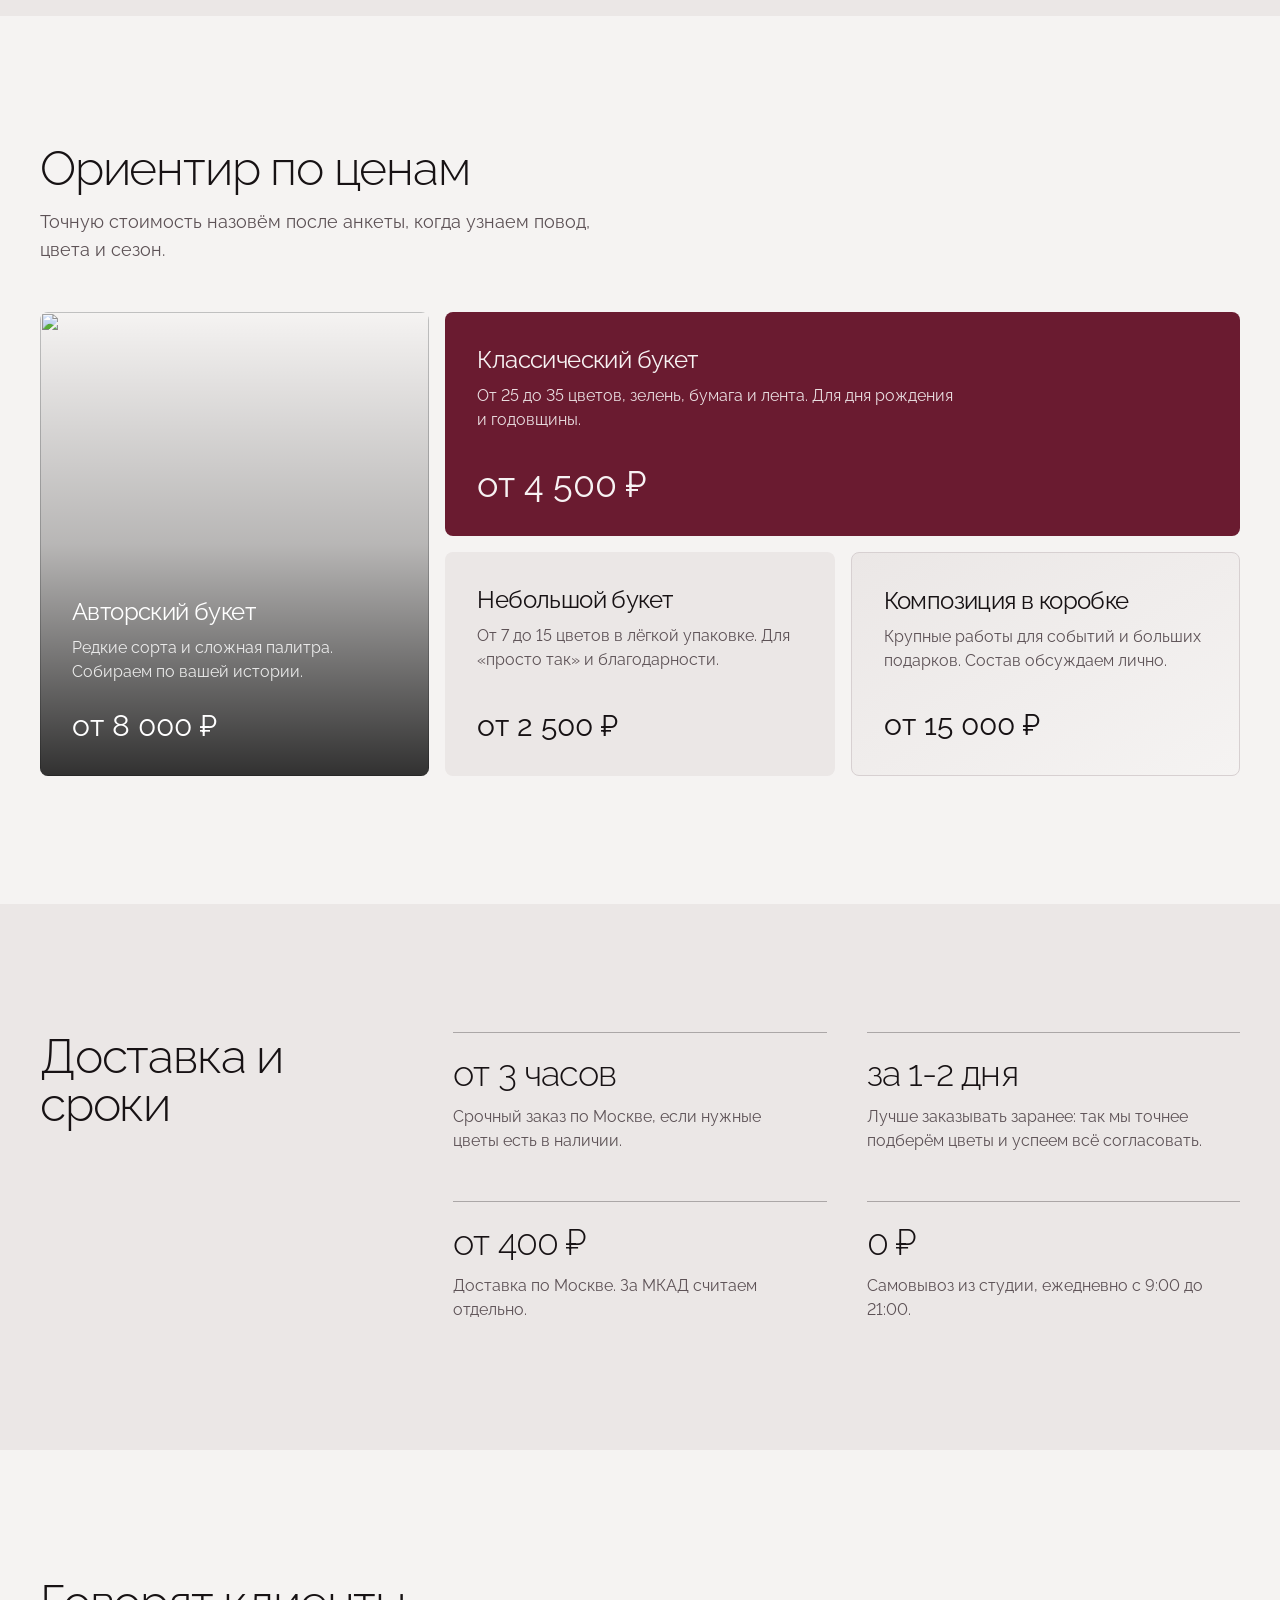
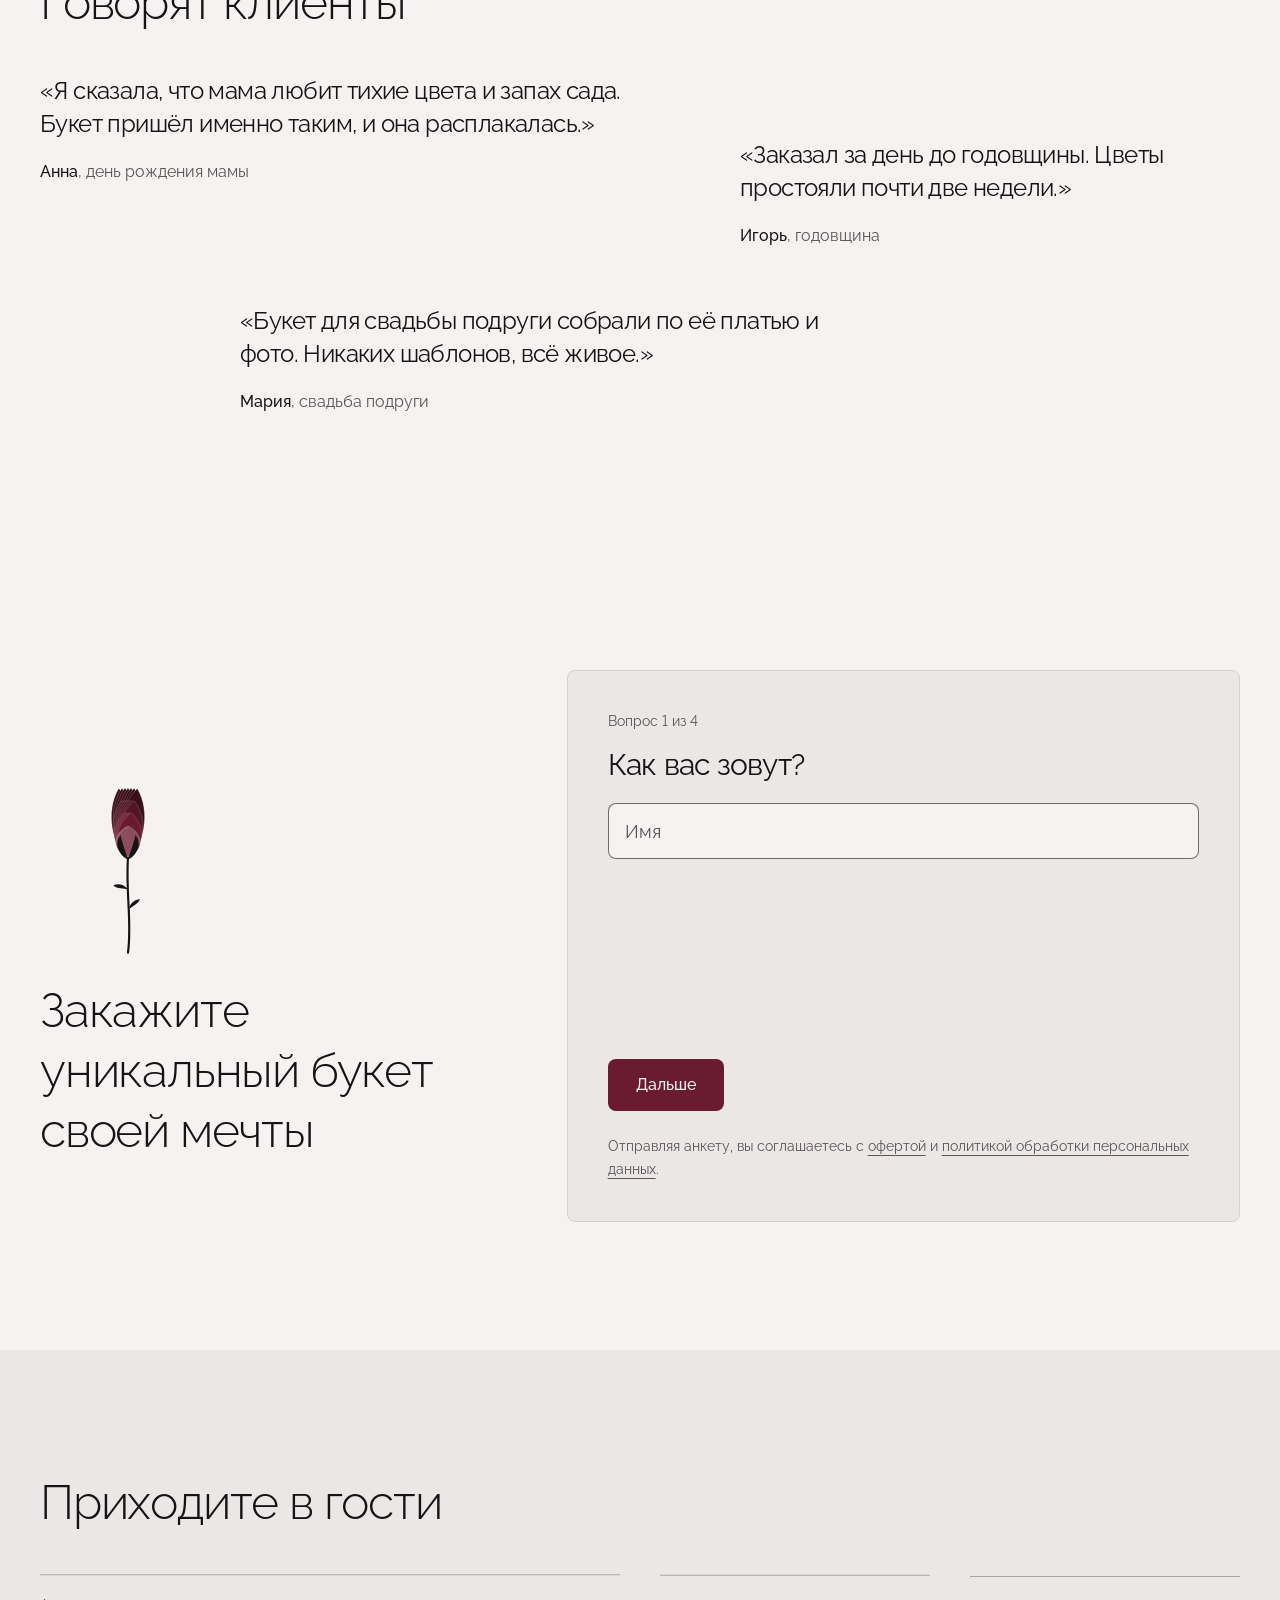
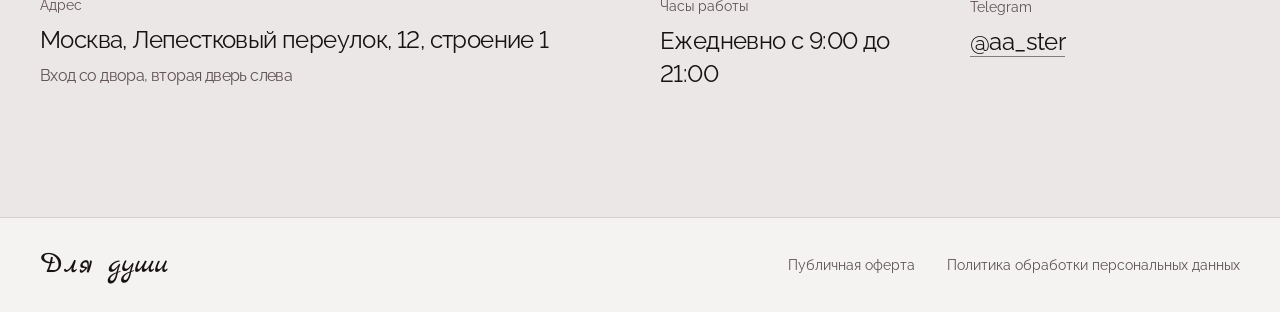
==== commit 7e6b1c04: "v2: логотип шрифтом Marck Script Co-Authored-By: Claude Sonnet 5.5 <noreply@anthropic.com>" ====
--- a/v2/index.html
+++ b/v2/index.html
@@ -7,9 +7,9 @@
     <title>Для души, студия флористики</title>
     <meta name="description" content="Авторские букеты, собранные под человека и повод. Студия флористики «Для души»." />
     <script>try{var t=localStorage.getItem("theme");if(t==="light"||t==="dark")document.documentElement.dataset.theme=t}catch(e){}</script>
-    <script type="module" crossorigin src="./assets/main-CWNen0Pq.js"></script>
-    <link rel="modulepreload" crossorigin href="./assets/Footer-hGw9Fz1T.js">
-    <link rel="stylesheet" crossorigin href="./assets/Footer-z_9Pg6xw.css">
+    <script type="module" crossorigin src="./assets/main-1fe1E3Bx.js"></script>
+    <link rel="modulepreload" crossorigin href="./assets/Footer-B4NESeS7.js">
+    <link rel="stylesheet" crossorigin href="./assets/Footer-BgweO5qA.css">
   </head>
   <body>
     <div id="root"></div>
--- a/v2/assets/Footer-BgweO5qA.css
+++ b/v2/assets/Footer-BgweO5qA.css
@@ -0,0 +1 @@
+@font-face{font-family:Raleway Variable;font-style:normal;font-display:swap;font-weight:100 900;src:url(./raleway-cyrillic-ext-wght-normal-Dc5xu4We.woff2)format("woff2-variations");unicode-range:U+460-52F,U+1C80-1C8A,U+20B4,U+2DE0-2DFF,U+A640-A69F,U+FE2E-FE2F}@font-face{font-family:Raleway Variable;font-style:normal;font-display:swap;font-weight:100 900;src:url(./raleway-cyrillic-wght-normal-B0Yo_ULV.woff2)format("woff2-variations");unicode-range:U+301,U+400-45F,U+490-491,U+4B0-4B1,U+2116}@font-face{font-family:Raleway Variable;font-style:normal;font-display:swap;font-weight:100 900;src:url(./raleway-vietnamese-wght-normal-wikBsL6_.woff2)format("woff2-variations");unicode-range:U+102-103,U+110-111,U+128-129,U+168-169,U+1A0-1A1,U+1AF-1B0,U+300-301,U+303-304,U+308-309,U+323,U+329,U+1EA0-1EF9,U+20AB}@font-face{font-family:Raleway Variable;font-style:normal;font-display:swap;font-weight:100 900;src:url(./raleway-latin-ext-wght-normal-CwtNDoQR.woff2)format("woff2-variations");unicode-range:U+100-2BA,U+2BD-2C5,U+2C7-2CC,U+2CE-2D7,U+2DD-2FF,U+304,U+308,U+329,U+1D00-1DBF,U+1E00-1E9F,U+1EF2-1EFF,U+2020,U+20A0-20AB,U+20AD-20C0,U+2113,U+2C60-2C7F,U+A720-A7FF}@font-face{font-family:Raleway Variable;font-style:normal;font-display:swap;font-weight:100 900;src:url(./raleway-latin-wght-normal-CSF1BaNN.woff2)format("woff2-variations");unicode-range:U+??,U+131,U+152-153,U+2BB-2BC,U+2C6,U+2DA,U+2DC,U+304,U+308,U+329,U+2000-206F,U+20AC,U+2122,U+2191,U+2193,U+2212,U+2215,U+FEFF,U+FFFD}@font-face{font-family:Marck Script;font-style:normal;font-display:swap;font-weight:400;src:url(./marck-script-cyrillic-400-normal-BIatlnl2.woff2)format("woff2"),url(./marck-script-cyrillic-400-normal-C4wWsGQ-.woff)format("woff");unicode-range:U+301,U+400-45F,U+490-491,U+4B0-4B1,U+2116}@font-face{font-family:Marck Script;font-style:normal;font-display:swap;font-weight:400;src:url(./marck-script-latin-ext-400-normal-CEQHAJDc.woff2)format("woff2"),url(./marck-script-latin-ext-400-normal-BipQGsdP.woff)format("woff");unicode-range:U+100-2BA,U+2BD-2C5,U+2C7-2CC,U+2CE-2D7,U+2DD-2FF,U+304,U+308,U+329,U+1D00-1DBF,U+1E00-1E9F,U+1EF2-1EFF,U+2020,U+20A0-20AB,U+20AD-20C0,U+2113,U+2C60-2C7F,U+A720-A7FF}@font-face{font-family:Marck Script;font-style:normal;font-display:swap;font-weight:400;src:url(./marck-script-latin-400-normal-hvIDGCO4.woff2)format("woff2"),url(./marck-script-latin-400-normal-DonRfbfk.woff)format("woff");unicode-range:U+??,U+131,U+152-153,U+2BB-2BC,U+2C6,U+2DA,U+2DC,U+304,U+308,U+329,U+2000-206F,U+20AC,U+2122,U+2191,U+2193,U+2212,U+2215,U+FEFF,U+FFFD}@layer properties{@supports (((-webkit-hyphens:none)) and (not (margin-trim:inline))) or ((-moz-orient:inline) and (not (color:rgb(from red r g b)))){*,:before,:after,::backdrop{--tw-rotate-x:initial;--tw-rotate-y:initial;--tw-rotate-z:initial;--tw-skew-x:initial;--tw-skew-y:initial;--tw-border-style:solid;--tw-gradient-position:initial;--tw-gradient-from:#0000;--tw-gradient-via:#0000;--tw-gradient-to:#0000;--tw-gradient-stops:initial;--tw-gradient-via-stops:initial;--tw-gradient-from-position:0%;--tw-gradient-via-position:50%;--tw-gradient-to-position:100%;--tw-leading:initial;--tw-font-weight:initial;--tw-tracking:initial;--tw-ordinal:initial;--tw-slashed-zero:initial;--tw-numeric-figure:initial;--tw-numeric-spacing:initial;--tw-numeric-fraction:initial;--tw-blur:initial;--tw-brightness:initial;--tw-contrast:initial;--tw-grayscale:initial;--tw-hue-rotate:initial;--tw-invert:initial;--tw-opacity:initial;--tw-saturate:initial;--tw-sepia:initial;--tw-drop-shadow:initial;--tw-drop-shadow-color:initial;--tw-drop-shadow-alpha:100%;--tw-drop-shadow-size:initial;--tw-backdrop-blur:initial;--tw-backdrop-brightness:initial;--tw-backdrop-contrast:initial;--tw-backdrop-grayscale:initial;--tw-backdrop-hue-rotate:initial;--tw-backdrop-invert:initial;--tw-backdrop-opacity:initial;--tw-backdrop-saturate:initial;--tw-backdrop-sepia:initial;--tw-shadow:0 0 #0000;--tw-shadow-color:initial;--tw-shadow-alpha:100%;--tw-inset-shadow:0 0 #0000;--tw-inset-shadow-color:initial;--tw-inset-shadow-alpha:100%;--tw-ring-color:initial;--tw-ring-shadow:0 0 #0000;--tw-inset-ring-color:initial;--tw-inset-ring-shadow:0 0 #0000;--tw-ring-inset:initial;--tw-ring-offset-width:0px;--tw-ring-offset-color:#fff;--tw-ring-offset-shadow:0 0 #0000;--tw-translate-x:0;--tw-translate-y:0;--tw-translate-z:0}}}@layer theme{:root,:host{--font-sans:"Raleway Variable", ui-sans-serif, system-ui, sans-serif;--font-mono:ui-monospace, SFMono-Regular, Menlo, Monaco, Consolas, "Liberation Mono", "Courier New", monospace;--color-black:#000;--color-white:#fff;--spacing:.25rem;--container-3xl:48rem;--container-4xl:56rem;--text-sm:.875rem;--text-sm--line-height:calc(1.25 / .875);--text-base:1rem;--text-base--line-height:calc(1.5 / 1);--text-lg:1.125rem;--text-lg--line-height:calc(1.75 / 1.125);--text-2xl:1.5rem;--text-2xl--line-height:calc(2 / 1.5);--text-3xl:1.875rem;--text-3xl--line-height:calc(2.25 / 1.875);--text-4xl:2.25rem;--text-4xl--line-height:calc(2.5 / 2.25);--text-5xl:3rem;--text-5xl--line-height:1;--text-6xl:3.75rem;--text-6xl--line-height:1;--text-7xl:4.5rem;--text-7xl--line-height:1;--font-weight-light:300;--font-weight-normal:400;--font-weight-medium:500;--tracking-tight:-.025em;--leading-tight:1.25;--leading-snug:1.375;--leading-relaxed:1.625;--radius-lg:.5rem;--default-transition-duration:.15s;--default-transition-timing-function:cubic-bezier(.4, 0, .2, 1);--default-font-family:"Raleway Variable", ui-sans-serif, system-ui, sans-serif;--default-mono-font-family:var(--font-mono);--color-ink:var(--ink)}}@layer base{*,:after,:before,::backdrop{box-sizing:border-box;border:0 solid;margin:0;padding:0}::file-selector-button{box-sizing:border-box;border:0 solid;margin:0;padding:0}html,:host{-webkit-text-size-adjust:100%;tab-size:4;line-height:1.5;font-family:var(--default-font-family,-apple-system, BlinkMacSystemFont, "Segoe UI", Roboto, "Helvetica Neue", "Noto Sans", Arial, sans-serif, "Apple Color Emoji", "Segoe UI Emoji", "Segoe UI Symbol", "Noto Color Emoji");font-feature-settings:var(--default-font-feature-settings,normal);font-variation-settings:var(--default-font-variation-settings,normal);-webkit-tap-highlight-color:transparent}hr{height:0;color:inherit;border-top-width:1px}abbr:where([title]){-webkit-text-decoration:underline dotted;text-decoration:underline dotted}h1,h2,h3,h4,h5,h6{font-size:inherit;font-weight:inherit}a{color:inherit;-webkit-text-decoration:inherit;-webkit-text-decoration:inherit;-webkit-text-decoration:inherit;-webkit-text-decoration:inherit;text-decoration:inherit}b,strong{font-weight:bolder}code,kbd,samp,pre{font-family:var(--default-mono-font-family,ui-monospace, SFMono-Regular, Menlo, Monaco, Consolas, "Liberation Mono", "Courier New", monospace);font-feature-settings:var(--default-mono-font-feature-settings,normal);font-variation-settings:var(--default-mono-font-variation-settings,normal);font-size:1em}small{font-size:80%}sub,sup{vertical-align:baseline;font-size:75%;line-height:0;position:relative}sub{bottom:-.25em}sup{top:-.5em}table{text-indent:0;border-color:inherit;border-collapse:collapse}:-moz-focusring:where(:not(iframe)){outline:auto}progress{vertical-align:baseline}summary{display:list-item}ol,ul,menu{list-style:none}img,svg,video,canvas,audio,iframe,embed,object{vertical-align:middle;display:block}img,video{max-width:100%;height:auto}button,input,select,optgroup,textarea{font:inherit;font-feature-settings:inherit;font-variation-settings:inherit;letter-spacing:inherit;color:inherit;opacity:1;background-color:#0000;border-radius:0}::file-selector-button{font:inherit;font-feature-settings:inherit;font-variation-settings:inherit;letter-spacing:inherit;color:inherit;opacity:1;background-color:#0000;border-radius:0}:where(select:is([multiple],[size])) optgroup{font-weight:bolder}:where(select:is([multiple],[size])) optgroup option{padding-inline-start:20px}::file-selector-button{margin-inline-end:4px}::placeholder{opacity:1}@supports (not ((-webkit-appearance:-apple-pay-button))) or (contain-intrinsic-size:1px){::placeholder{color:currentColor}@supports (color:color-mix(in lab, red, red)){::placeholder{color:color-mix(in oklab, currentcolor 50%, transparent)}}}textarea{resize:vertical}::-webkit-search-decoration{-webkit-appearance:none}::-webkit-date-and-time-value{min-height:1lh;text-align:inherit}::-webkit-datetime-edit{display:inline-flex}::-webkit-datetime-edit-fields-wrapper{padding:0}::-webkit-datetime-edit{padding-block:0}::-webkit-datetime-edit-year-field{padding-block:0}::-webkit-datetime-edit-month-field{padding-block:0}::-webkit-datetime-edit-day-field{padding-block:0}::-webkit-datetime-edit-hour-field{padding-block:0}::-webkit-datetime-edit-minute-field{padding-block:0}::-webkit-datetime-edit-second-field{padding-block:0}::-webkit-datetime-edit-millisecond-field{padding-block:0}::-webkit-datetime-edit-meridiem-field{padding-block:0}::-webkit-calendar-picker-indicator{line-height:1}:-moz-ui-invalid{box-shadow:none}button,input:where([type=button],[type=reset],[type=submit]){appearance:button}::file-selector-button{appearance:button}::-webkit-inner-spin-button{height:auto}::-webkit-outer-spin-button{height:auto}[hidden]:where(:not([hidden=until-found])){display:none!important}}@layer components;@layer utilities{.visible{visibility:visible}.absolute{position:absolute}.relative{position:relative}.sticky{position:sticky}.inset-0{inset:0}.top-0{top:0}.-bottom-6{bottom:calc(var(--spacing) * -6)}.-left-2{left:calc(var(--spacing) * -2)}.z-40{z-index:40}.col-span-6{grid-column:span 6/span 6}.col-span-12{grid-column:span 12/span 12}.mx-auto{margin-inline:auto}.mt-2{margin-top:calc(var(--spacing) * 2)}.mt-3{margin-top:calc(var(--spacing) * 3)}.mt-4{margin-top:calc(var(--spacing) * 4)}.mt-5{margin-top:calc(var(--spacing) * 5)}.mt-6{margin-top:calc(var(--spacing) * 6)}.mt-8{margin-top:calc(var(--spacing) * 8)}.mt-10{margin-top:calc(var(--spacing) * 10)}.mt-12{margin-top:calc(var(--spacing) * 12)}.mt-14{margin-top:calc(var(--spacing) * 14)}.block{display:block}.flex{display:flex}.grid{display:grid}.hidden{display:none}.aspect-\[3\/4\]{aspect-ratio:3/4}.aspect-\[4\/5\]{aspect-ratio:4/5}.aspect-square{aspect-ratio:1}.size-10{width:calc(var(--spacing) * 10);height:calc(var(--spacing) * 10)}.h-14{height:calc(var(--spacing) * 14)}.h-16{height:calc(var(--spacing) * 16)}.h-56{height:calc(var(--spacing) * 56)}.h-full{height:100%}.min-h-6{min-height:calc(var(--spacing) * 6)}.min-h-\[19rem\]{min-height:19rem}.min-h-\[440px\]{min-height:440px}.min-h-\[calc\(100dvh-4rem\)\]{min-height:calc(100dvh - 4rem)}.w-2\/5{width:40%}.w-44{width:calc(var(--spacing) * 44)}.w-full{width:100%}.max-w-3xl{max-width:var(--container-3xl)}.max-w-4xl{max-width:var(--container-4xl)}.max-w-\[34ch\]{max-width:34ch}.max-w-\[42ch\]{max-width:42ch}.max-w-\[46ch\]{max-width:46ch}.max-w-\[48ch\]{max-width:48ch}.max-w-\[52ch\]{max-width:52ch}.max-w-\[1400px\]{max-width:1400px}.shrink-0{flex-shrink:0}.basis-full{flex-basis:100%}.transform{transform:var(--tw-rotate-x,) var(--tw-rotate-y,) var(--tw-rotate-z,) var(--tw-skew-x,) var(--tw-skew-y,)}.grid-cols-12{grid-template-columns:repeat(12,minmax(0,1fr))}.flex-col{flex-direction:column}.flex-wrap{flex-wrap:wrap}.place-items-center{place-items:center}.items-center{align-items:center}.items-start{align-items:flex-start}.justify-between{justify-content:space-between}.justify-end{justify-content:flex-end}.gap-2{gap:calc(var(--spacing) * 2)}.gap-3{gap:calc(var(--spacing) * 3)}.gap-4{gap:calc(var(--spacing) * 4)}.gap-6{gap:calc(var(--spacing) * 6)}.gap-8{gap:calc(var(--spacing) * 8)}.gap-12{gap:calc(var(--spacing) * 12)}.gap-x-8{column-gap:calc(var(--spacing) * 8)}.gap-x-10{column-gap:calc(var(--spacing) * 10)}.gap-y-2{row-gap:calc(var(--spacing) * 2)}.gap-y-4{row-gap:calc(var(--spacing) * 4)}.gap-y-10{row-gap:calc(var(--spacing) * 10)}.gap-y-12{row-gap:calc(var(--spacing) * 12)}.gap-y-14{row-gap:calc(var(--spacing) * 14)}.overflow-hidden{overflow:hidden}.rounded-lg{border-radius:var(--radius-lg)}.border{border-style:var(--tw-border-style);border-width:1px}.border-4{border-style:var(--tw-border-style);border-width:4px}.border-t{border-top-style:var(--tw-border-style);border-top-width:1px}.border-b{border-bottom-style:var(--tw-border-style);border-bottom-width:1px}.border-accent{border-color:var(--accent)}.border-bg{border-color:var(--bg)}.border-ink,.border-ink\/30{border-color:var(--ink)}@supports (color:color-mix(in lab, red, red)){.border-ink\/30{border-color:color-mix(in oklab, var(--ink) 30%, transparent)}}.border-ink\/50{border-color:var(--ink)}@supports (color:color-mix(in lab, red, red)){.border-ink\/50{border-color:color-mix(in oklab, var(--ink) 50%, transparent)}}.border-ink\/60{border-color:var(--ink)}@supports (color:color-mix(in lab, red, red)){.border-ink\/60{border-color:color-mix(in oklab, var(--ink) 60%, transparent)}}.border-line{border-color:var(--line)}.bg-accent{background-color:var(--accent)}.bg-bg,.bg-bg\/85{background-color:var(--bg)}@supports (color:color-mix(in lab, red, red)){.bg-bg\/85{background-color:color-mix(in oklab, var(--bg) 85%, transparent)}}.bg-surface{background-color:var(--surface)}.bg-gradient-to-br{--tw-gradient-position:to bottom right in oklab;background-image:linear-gradient(var(--tw-gradient-stops))}.bg-gradient-to-t{--tw-gradient-position:to top in oklab;background-image:linear-gradient(var(--tw-gradient-stops))}.from-black\/80{--tw-gradient-from:#000c}@supports (color:color-mix(in lab, red, red)){.from-black\/80{--tw-gradient-from:color-mix(in oklab, var(--color-black) 80%, transparent)}}.from-black\/80{--tw-gradient-stops:var(--tw-gradient-via-stops,var(--tw-gradient-position), var(--tw-gradient-from) var(--tw-gradient-from-position), var(--tw-gradient-to) var(--tw-gradient-to-position))}.from-surface{--tw-gradient-from:var(--surface);--tw-gradient-stops:var(--tw-gradient-via-stops,var(--tw-gradient-position), var(--tw-gradient-from) var(--tw-gradient-from-position), var(--tw-gradient-to) var(--tw-gradient-to-position))}.via-black\/25{--tw-gradient-via:#00000040}@supports (color:color-mix(in lab, red, red)){.via-black\/25{--tw-gradient-via:color-mix(in oklab, var(--color-black) 25%, transparent)}}.via-black\/25{--tw-gradient-via-stops:var(--tw-gradient-position), var(--tw-gradient-from) var(--tw-gradient-from-position), var(--tw-gradient-via) var(--tw-gradient-via-position), var(--tw-gradient-to) var(--tw-gradient-to-position);--tw-gradient-stops:var(--tw-gradient-via-stops)}.to-bg{--tw-gradient-to:var(--bg);--tw-gradient-stops:var(--tw-gradient-via-stops,var(--tw-gradient-position), var(--tw-gradient-from) var(--tw-gradient-from-position), var(--tw-gradient-to) var(--tw-gradient-to-position))}.to-transparent{--tw-gradient-to:transparent;--tw-gradient-stops:var(--tw-gradient-via-stops,var(--tw-gradient-position), var(--tw-gradient-from) var(--tw-gradient-from-position), var(--tw-gradient-to) var(--tw-gradient-to-position))}.object-cover{object-fit:cover}.p-6{padding:calc(var(--spacing) * 6)}.px-3{padding-inline:calc(var(--spacing) * 3)}.px-3\.5{padding-inline:calc(var(--spacing) * 3.5)}.px-4{padding-inline:calc(var(--spacing) * 4)}.px-5{padding-inline:calc(var(--spacing) * 5)}.px-6{padding-inline:calc(var(--spacing) * 6)}.px-7{padding-inline:calc(var(--spacing) * 7)}.py-2{padding-block:calc(var(--spacing) * 2)}.py-2\.5{padding-block:calc(var(--spacing) * 2.5)}.py-3\.5{padding-block:calc(var(--spacing) * 3.5)}.py-4{padding-block:calc(var(--spacing) * 4)}.py-8{padding-block:calc(var(--spacing) * 8)}.py-12{padding-block:calc(var(--spacing) * 12)}.py-16{padding-block:calc(var(--spacing) * 16)}.py-24{padding-block:calc(var(--spacing) * 24)}.pt-5{padding-top:calc(var(--spacing) * 5)}.pb-0\.5{padding-bottom:calc(var(--spacing) * .5)}.font-script{font-family:Marck Script,cursive}.text-2xl{font-size:var(--text-2xl);line-height:var(--tw-leading,var(--text-2xl--line-height))}.text-3xl{font-size:var(--text-3xl);line-height:var(--tw-leading,var(--text-3xl--line-height))}.text-4xl{font-size:var(--text-4xl);line-height:var(--tw-leading,var(--text-4xl--line-height))}.text-5xl{font-size:var(--text-5xl);line-height:var(--tw-leading,var(--text-5xl--line-height))}.text-base{font-size:var(--text-base);line-height:var(--tw-leading,var(--text-base--line-height))}.text-lg{font-size:var(--text-lg);line-height:var(--tw-leading,var(--text-lg--line-height))}.text-sm{font-size:var(--text-sm);line-height:var(--tw-leading,var(--text-sm--line-height))}.leading-\[1\.08\]{--tw-leading:1.08;line-height:1.08}.leading-none{--tw-leading:1;line-height:1}.leading-relaxed{--tw-leading:var(--leading-relaxed);line-height:var(--leading-relaxed)}.leading-snug{--tw-leading:var(--leading-snug);line-height:var(--leading-snug)}.leading-tight{--tw-leading:var(--leading-tight);line-height:var(--leading-tight)}.font-light{--tw-font-weight:var(--font-weight-light);font-weight:var(--font-weight-light)}.font-medium{--tw-font-weight:var(--font-weight-medium);font-weight:var(--font-weight-medium)}.font-normal{--tw-font-weight:var(--font-weight-normal);font-weight:var(--font-weight-normal)}.tracking-tight{--tw-tracking:var(--tracking-tight);letter-spacing:var(--tracking-tight)}.whitespace-nowrap{white-space:nowrap}.text-accent-text{color:var(--accent-text)}.text-ink{color:var(--ink)}.text-muted{color:var(--muted)}.text-on-accent{color:var(--on-accent)}.text-white{color:var(--color-white)}.text-white\/85{color:#ffffffd9}@supports (color:color-mix(in lab, red, red)){.text-white\/85{color:color-mix(in oklab, var(--color-white) 85%, transparent)}}.tabular-nums{--tw-numeric-spacing:tabular-nums;font-variant-numeric:var(--tw-ordinal,) var(--tw-slashed-zero,) var(--tw-numeric-figure,) var(--tw-numeric-spacing,) var(--tw-numeric-fraction,)}.underline{text-decoration-line:underline}.underline-offset-4{text-underline-offset:4px}.opacity-90{opacity:.9}.filter{filter:var(--tw-blur,) var(--tw-brightness,) var(--tw-contrast,) var(--tw-grayscale,) var(--tw-hue-rotate,) var(--tw-invert,) var(--tw-saturate,) var(--tw-sepia,) var(--tw-drop-shadow,)}.backdrop-blur{--tw-backdrop-blur:blur(8px);-webkit-backdrop-filter:var(--tw-backdrop-blur,) var(--tw-backdrop-brightness,) var(--tw-backdrop-contrast,) var(--tw-backdrop-grayscale,) var(--tw-backdrop-hue-rotate,) var(--tw-backdrop-invert,) var(--tw-backdrop-opacity,) var(--tw-backdrop-saturate,) var(--tw-backdrop-sepia,);backdrop-filter:var(--tw-backdrop-blur,) var(--tw-backdrop-brightness,) var(--tw-backdrop-contrast,) var(--tw-backdrop-grayscale,) var(--tw-backdrop-hue-rotate,) var(--tw-backdrop-invert,) var(--tw-backdrop-opacity,) var(--tw-backdrop-saturate,) var(--tw-backdrop-sepia,)}.transition{transition-property:color,background-color,border-color,outline-color,text-decoration-color,fill,stroke,--tw-gradient-from,--tw-gradient-via,--tw-gradient-to,opacity,box-shadow,transform,translate,scale,rotate,filter,-webkit-backdrop-filter,backdrop-filter,display,content-visibility,overlay,pointer-events;transition-timing-function:var(--tw-ease,var(--default-transition-timing-function));transition-duration:var(--tw-duration,var(--default-transition-duration))}.transition-colors{transition-property:color,background-color,border-color,outline-color,text-decoration-color,fill,stroke,--tw-gradient-from,--tw-gradient-via,--tw-gradient-to;transition-timing-function:var(--tw-ease,var(--default-transition-timing-function));transition-duration:var(--tw-duration,var(--default-transition-duration))}.placeholder\:text-muted::placeholder{color:var(--muted)}@media (hover:hover){.hover\:border-accent:hover{border-color:var(--accent)}.hover\:text-accent-text:hover{color:var(--accent-text)}.hover\:text-ink:hover{color:var(--ink)}.hover\:underline:hover{text-decoration-line:underline}.hover\:opacity-90:hover{opacity:.9}}.focus\:border-accent:focus{border-color:var(--accent)}.focus\:ring-2:focus{--tw-ring-shadow:var(--tw-ring-inset,) 0 0 0 calc(2px + var(--tw-ring-offset-width)) var(--tw-ring-color,currentcolor);box-shadow:var(--tw-inset-shadow), var(--tw-inset-ring-shadow), var(--tw-ring-offset-shadow), var(--tw-ring-shadow), var(--tw-shadow)}.focus\:ring-accent\/30:focus{--tw-ring-color:var(--accent)}@supports (color:color-mix(in lab, red, red)){.focus\:ring-accent\/30:focus{--tw-ring-color:color-mix(in oklab, var(--accent) 30%, transparent)}}.focus\:outline-none:focus{--tw-outline-style:none;outline-style:none}.active\:translate-y-px:active{--tw-translate-y:1px;translate:var(--tw-translate-x) var(--tw-translate-y)}.disabled\:opacity-60:disabled{opacity:.6}@media (width>=40rem){.sm\:grid-cols-2{grid-template-columns:repeat(2,minmax(0,1fr))}.sm\:gap-3{gap:calc(var(--spacing) * 3)}.sm\:px-4{padding-inline:calc(var(--spacing) * 4)}.sm\:text-6xl{font-size:var(--text-6xl);line-height:var(--tw-leading,var(--text-6xl--line-height))}}@media (width>=48rem){.md\:sticky{position:sticky}.md\:top-28{top:calc(var(--spacing) * 28)}.md\:-left-10{left:calc(var(--spacing) * -10)}.md\:col-span-2{grid-column:span 2/span 2}.md\:col-span-3{grid-column:span 3/span 3}.md\:col-span-4{grid-column:span 4/span 4}.md\:col-span-5{grid-column:span 5/span 5}.md\:col-span-6{grid-column:span 6/span 6}.md\:col-span-7{grid-column:span 7/span 7}.md\:col-span-8{grid-column:span 8/span 8}.md\:col-start-3{grid-column-start:3}.md\:col-start-8{grid-column-start:8}.md\:row-span-2{grid-row:span 2/span 2}.md\:-mt-6{margin-top:calc(var(--spacing) * -6)}.md\:mt-16{margin-top:calc(var(--spacing) * 16)}.md\:block{display:block}.md\:flex{display:flex}.md\:grid-cols-3{grid-template-columns:repeat(3,minmax(0,1fr))}.md\:grid-cols-12{grid-template-columns:repeat(12,minmax(0,1fr))}.md\:grid-rows-2{grid-template-rows:repeat(2,minmax(0,1fr))}.md\:gap-6{gap:calc(var(--spacing) * 6)}.md\:gap-10{gap:calc(var(--spacing) * 10)}.md\:gap-16{gap:calc(var(--spacing) * 16)}.md\:p-8{padding:calc(var(--spacing) * 8)}.md\:p-10{padding:calc(var(--spacing) * 10)}.md\:px-10{padding-inline:calc(var(--spacing) * 10)}.md\:py-16{padding-block:calc(var(--spacing) * 16)}.md\:py-24{padding-block:calc(var(--spacing) * 24)}.md\:py-32{padding-block:calc(var(--spacing) * 32)}.md\:text-3xl{font-size:var(--text-3xl);line-height:var(--tw-leading,var(--text-3xl--line-height))}.md\:text-5xl{font-size:var(--text-5xl);line-height:var(--tw-leading,var(--text-5xl--line-height))}}@media (width>=80rem){.xl\:text-7xl{font-size:var(--text-7xl);line-height:var(--tw-leading,var(--text-7xl--line-height))}}}:root{--bg:#f5f3f2;--surface:#ebe7e6;--ink:#171214;--muted:#5d5256;--line:#d7d0d1;--accent:#6a1b30;--on-accent:#f7f2f3;--accent-text:#6a1b30;--lightningcss-light:initial;--lightningcss-dark: ;color-scheme:light}:root[data-theme=dark]{--bg:#131012;--surface:#1c1719;--ink:#f0ebec;--muted:#a99ea2;--line:#342c30;--accent:#8e2c47;--on-accent:#fbf0f2;--accent-text:#e0809a;--lightningcss-light: ;--lightningcss-dark:initial;color-scheme:dark}@media (prefers-color-scheme:dark){:root:not([data-theme=light]){--bg:#131012;--surface:#1c1719;--ink:#f0ebec;--muted:#a99ea2;--line:#342c30;--accent:#8e2c47;--on-accent:#fbf0f2;--accent-text:#e0809a;--lightningcss-light: ;--lightningcss-dark:initial;color-scheme:dark}}html{scroll-behavior:smooth;scroll-padding-top:5rem}body{background:var(--bg);color:var(--ink);font-family:var(--font-sans);font-variant-numeric:lining-nums;-webkit-font-smoothing:antialiased}@media (prefers-reduced-motion:reduce){html{scroll-behavior:auto}}:focus-visible{outline:2px solid var(--accent);outline-offset:3px}.petal{transform-origin:0 0;transition:transform 4.2s cubic-bezier(.35,.1,.25,1)}.leaf{transform-origin:0 0;transition:transform 3.6s cubic-bezier(.35,.1,.25,1)}@media (prefers-reduced-motion:reduce){.petal,.leaf{transition-duration:10ms}}.legal h1{letter-spacing:-.01em;font-size:clamp(2rem,5vw,3.25rem);font-weight:300;line-height:1.1}.legal h2{margin:2.2em 0 .6em;font-size:clamp(1.25rem,2.2vw,1.6rem);font-weight:400}.legal p{color:var(--muted);max-width:68ch;margin:0 0 .9em;line-height:1.7}.legal b{color:var(--ink);font-weight:600}.legal a{color:var(--accent-text);text-underline-offset:3px}.legal .doc-date{margin-top:.75rem}.legal .doc-note{border:1px solid var(--accent);color:var(--accent-text);border-radius:.5rem;margin-bottom:2rem;padding:.9rem 1rem}.legal mark{background:var(--accent)}@supports (color:color-mix(in lab, red, red)){.legal mark{background:color-mix(in srgb, var(--accent) 16%, transparent)}}.legal mark{color:var(--ink);border-radius:.25rem;padding:0 .25rem}@property --tw-rotate-x{syntax:"*";inherits:false}@property --tw-rotate-y{syntax:"*";inherits:false}@property --tw-rotate-z{syntax:"*";inherits:false}@property --tw-skew-x{syntax:"*";inherits:false}@property --tw-skew-y{syntax:"*";inherits:false}@property --tw-border-style{syntax:"*";inherits:false;initial-value:solid}@property --tw-gradient-position{syntax:"*";inherits:false}@property --tw-gradient-from{syntax:"<color>";inherits:false;initial-value:#0000}@property --tw-gradient-via{syntax:"<color>";inherits:false;initial-value:#0000}@property --tw-gradient-to{syntax:"<color>";inherits:false;initial-value:#0000}@property --tw-gradient-stops{syntax:"*";inherits:false}@property --tw-gradient-via-stops{syntax:"*";inherits:false}@property --tw-gradient-from-position{syntax:"<length-percentage>";inherits:false;initial-value:0%}@property --tw-gradient-via-position{syntax:"<length-percentage>";inherits:false;initial-value:50%}@property --tw-gradient-to-position{syntax:"<length-percentage>";inherits:false;initial-value:100%}@property --tw-leading{syntax:"*";inherits:false}@property --tw-font-weight{syntax:"*";inherits:false}@property --tw-tracking{syntax:"*";inherits:false}@property --tw-ordinal{syntax:"*";inherits:false}@property --tw-slashed-zero{syntax:"*";inherits:false}@property --tw-numeric-figure{syntax:"*";inherits:false}@property --tw-numeric-spacing{syntax:"*";inherits:false}@property --tw-numeric-fraction{syntax:"*";inherits:false}@property --tw-blur{syntax:"*";inherits:false}@property --tw-brightness{syntax:"*";inherits:false}@property --tw-contrast{syntax:"*";inherits:false}@property --tw-grayscale{syntax:"*";inherits:false}@property --tw-hue-rotate{syntax:"*";inherits:false}@property --tw-invert{syntax:"*";inherits:false}@property --tw-opacity{syntax:"*";inherits:false}@property --tw-saturate{syntax:"*";inherits:false}@property --tw-sepia{syntax:"*";inherits:false}@property --tw-drop-shadow{syntax:"*";inherits:false}@property --tw-drop-shadow-color{syntax:"*";inherits:false}@property --tw-drop-shadow-alpha{syntax:"<percentage>";inherits:false;initial-value:100%}@property --tw-drop-shadow-size{syntax:"*";inherits:false}@property --tw-backdrop-blur{syntax:"*";inherits:false}@property --tw-backdrop-brightness{syntax:"*";inherits:false}@property --tw-backdrop-contrast{syntax:"*";inherits:false}@property --tw-backdrop-grayscale{syntax:"*";inherits:false}@property --tw-backdrop-hue-rotate{syntax:"*";inherits:false}@property --tw-backdrop-invert{syntax:"*";inherits:false}@property --tw-backdrop-opacity{syntax:"*";inherits:false}@property --tw-backdrop-saturate{syntax:"*";inherits:false}@property --tw-backdrop-sepia{syntax:"*";inherits:false}@property --tw-shadow{syntax:"*";inherits:false;initial-value:0 0 #0000}@property --tw-shadow-color{syntax:"*";inherits:false}@property --tw-shadow-alpha{syntax:"<percentage>";inherits:false;initial-value:100%}@property --tw-inset-shadow{syntax:"*";inherits:false;initial-value:0 0 #0000}@property --tw-inset-shadow-color{syntax:"*";inherits:false}@property --tw-inset-shadow-alpha{syntax:"<percentage>";inherits:false;initial-value:100%}@property --tw-ring-color{syntax:"*";inherits:false}@property --tw-ring-shadow{syntax:"*";inherits:false;initial-value:0 0 #0000}@property --tw-inset-ring-color{syntax:"*";inherits:false}@property --tw-inset-ring-shadow{syntax:"*";inherits:false;initial-value:0 0 #0000}@property --tw-ring-inset{syntax:"*";inherits:false}@property --tw-ring-offset-width{syntax:"<length>";inherits:false;initial-value:0}@property --tw-ring-offset-color{syntax:"*";inherits:false;initial-value:#fff}@property --tw-ring-offset-shadow{syntax:"*";inherits:false;initial-value:0 0 #0000}@property --tw-translate-x{syntax:"*";inherits:false;initial-value:0}@property --tw-translate-y{syntax:"*";inherits:false;initial-value:0}@property --tw-translate-z{syntax:"*";inherits:false;initial-value:0}
